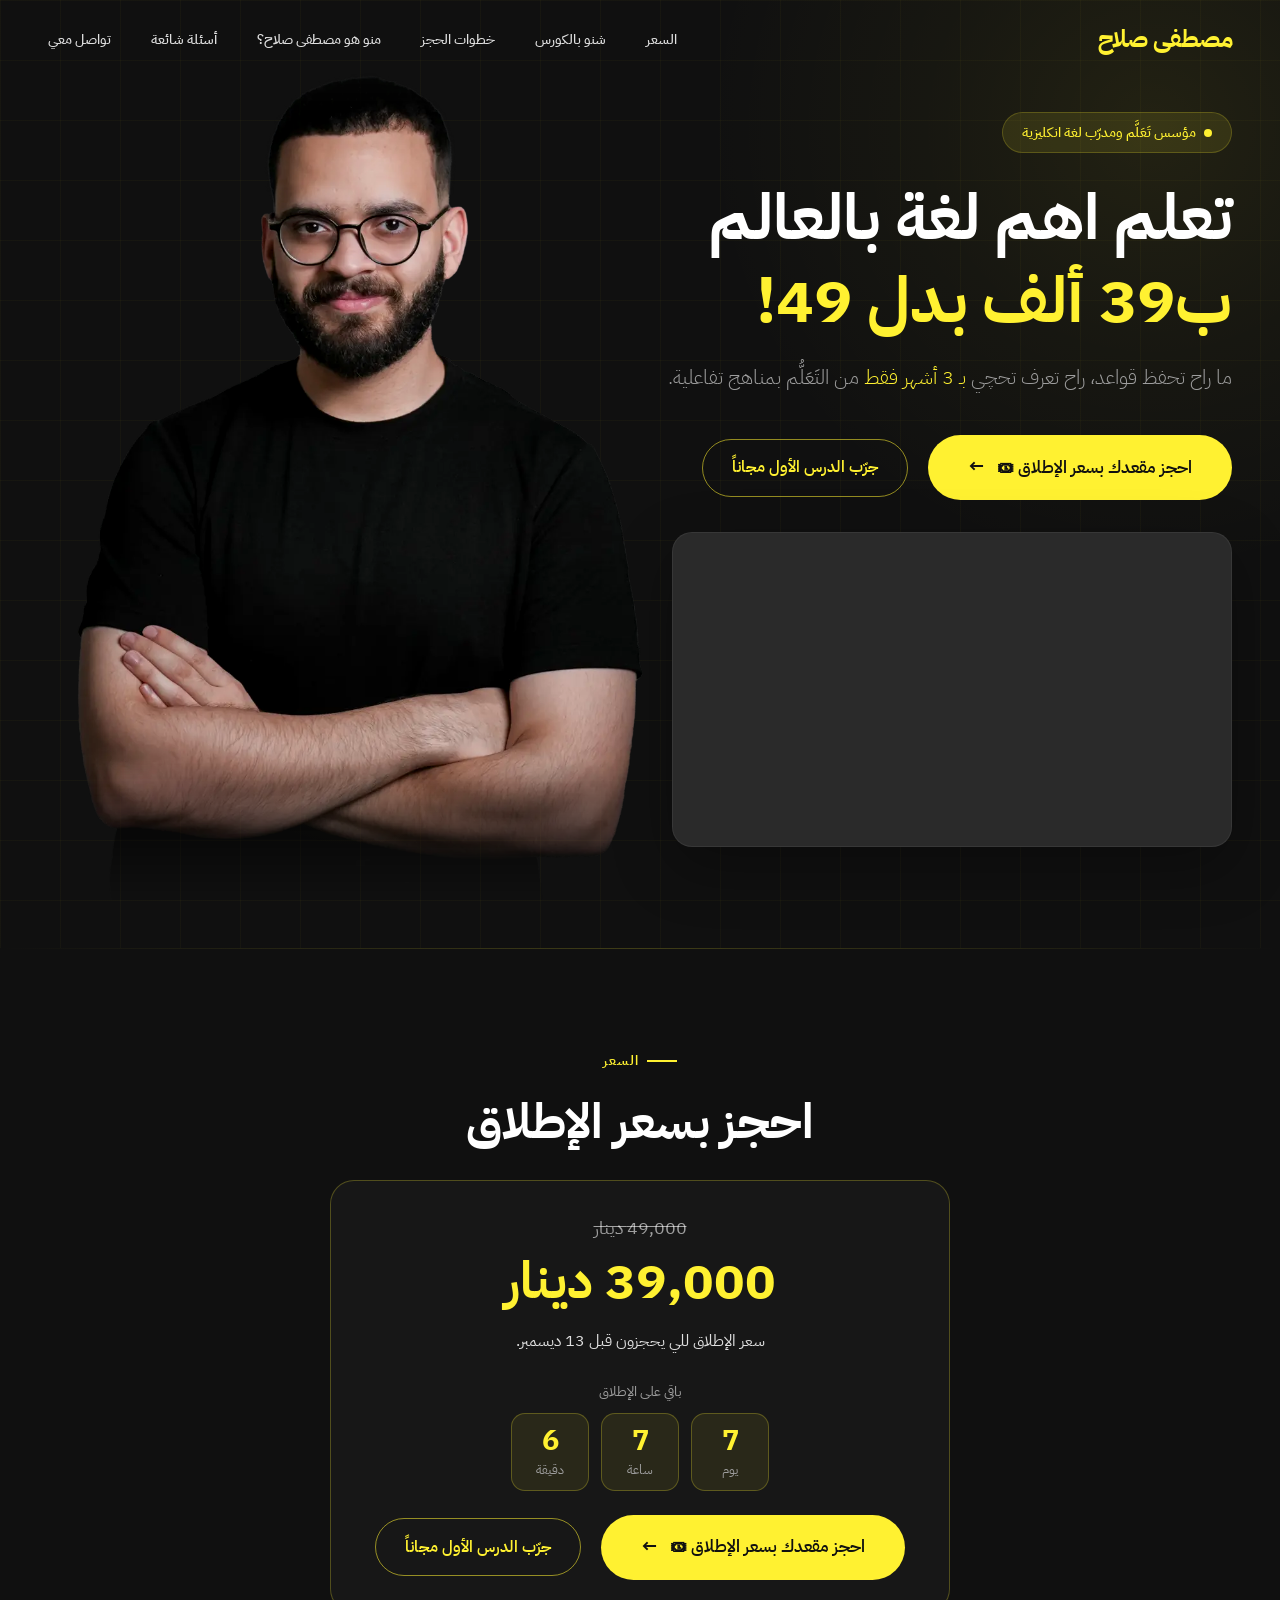
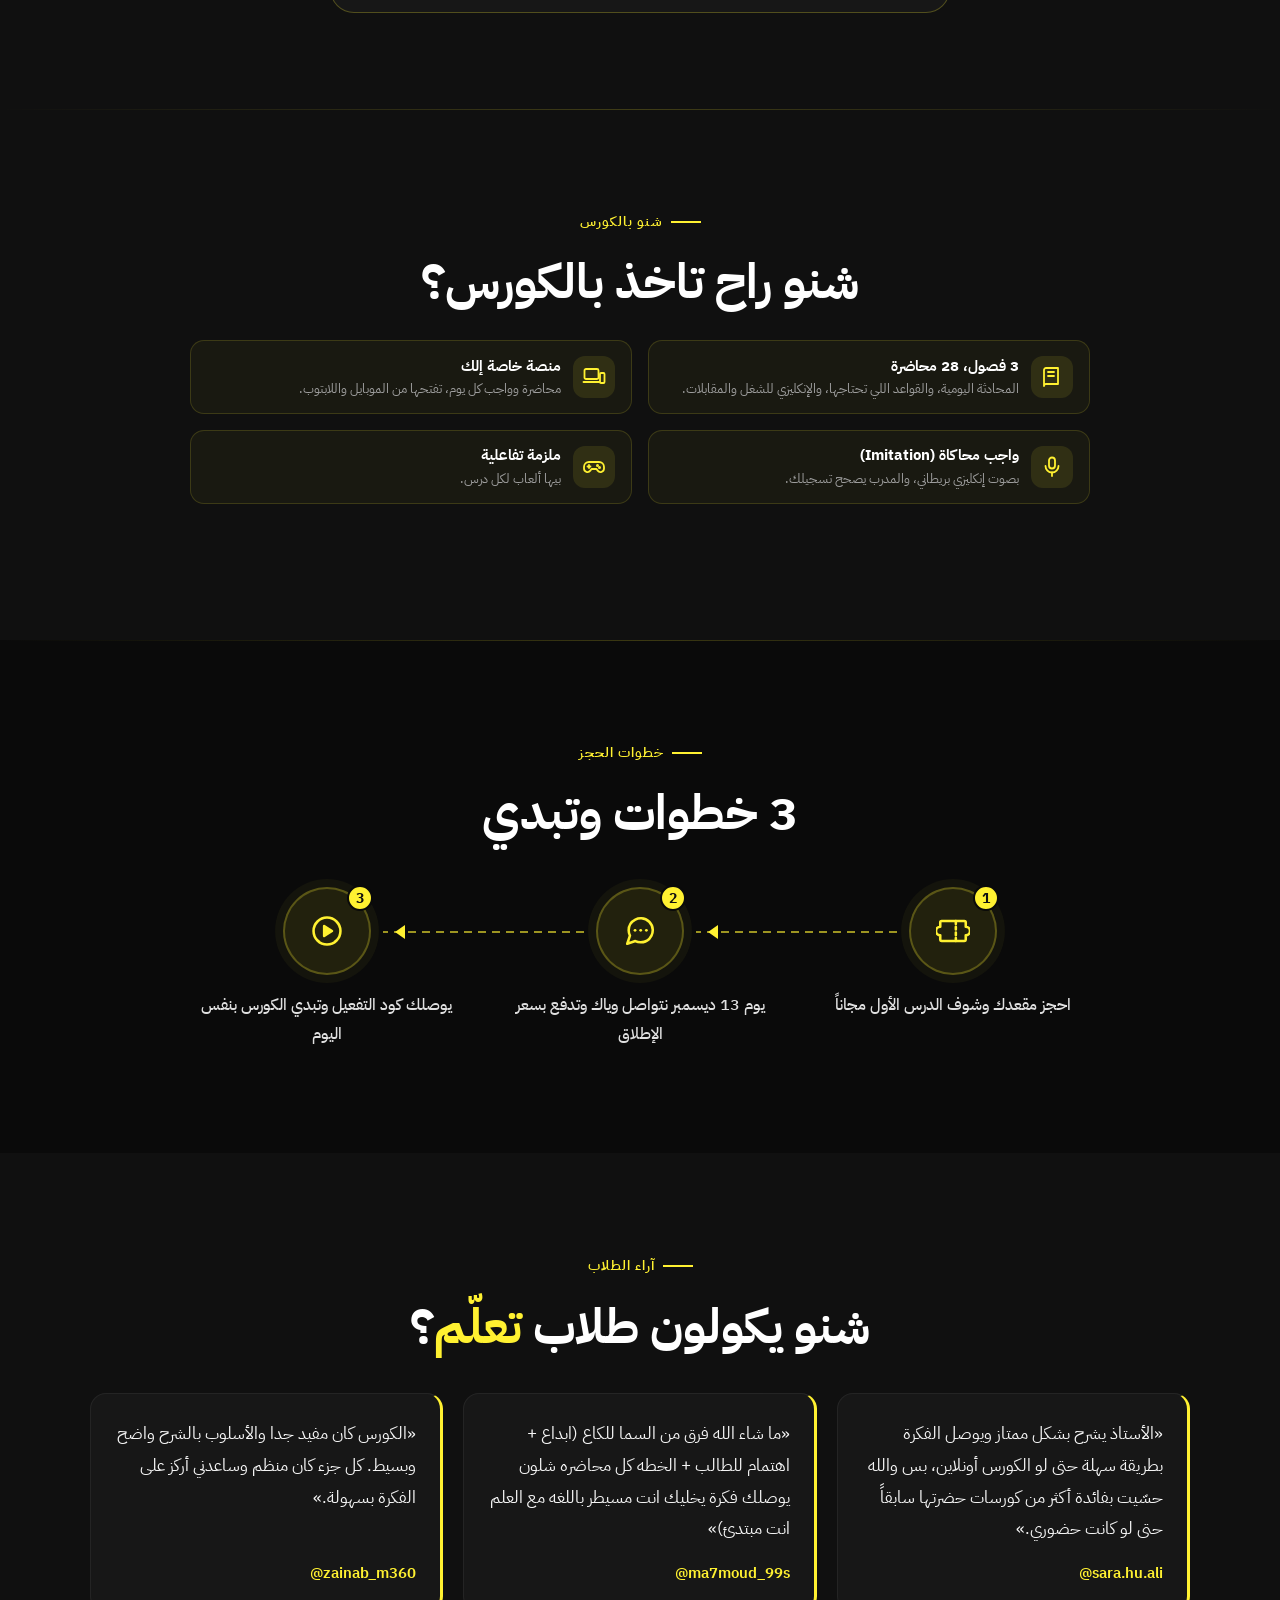
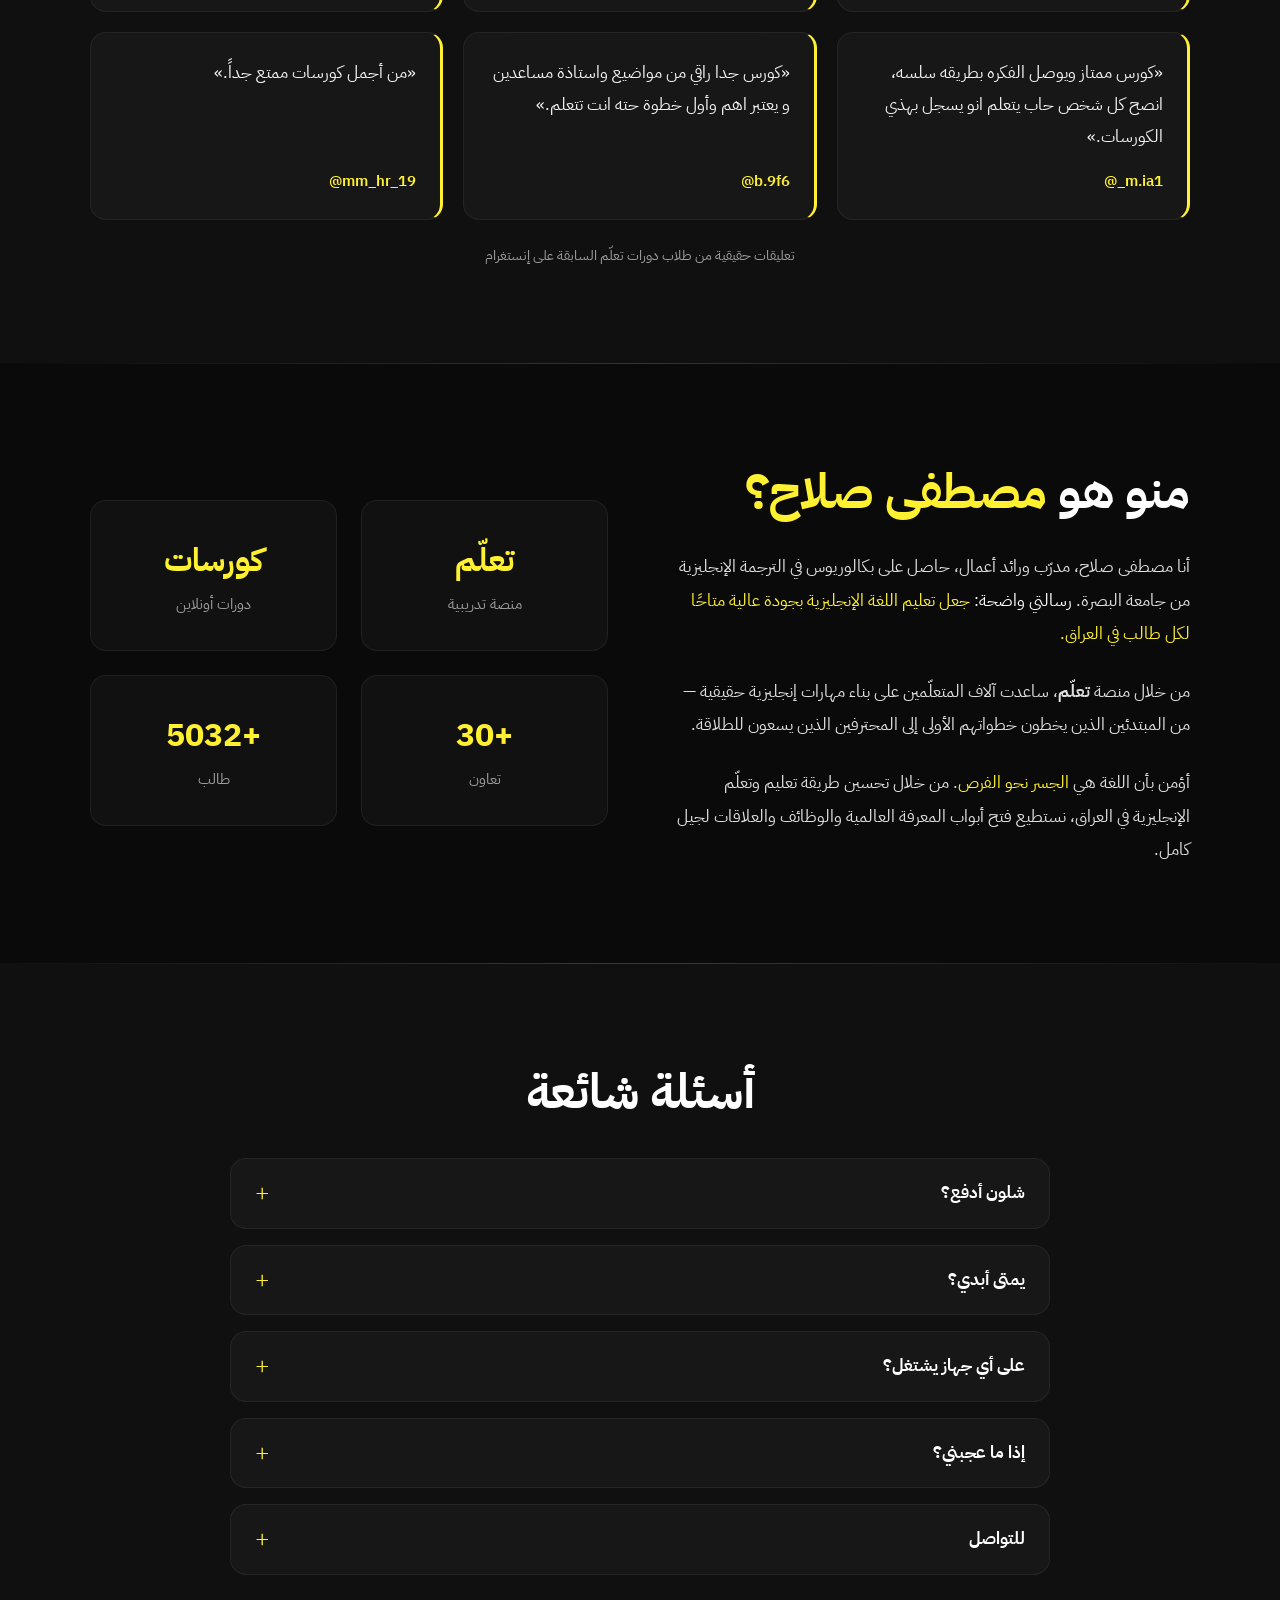
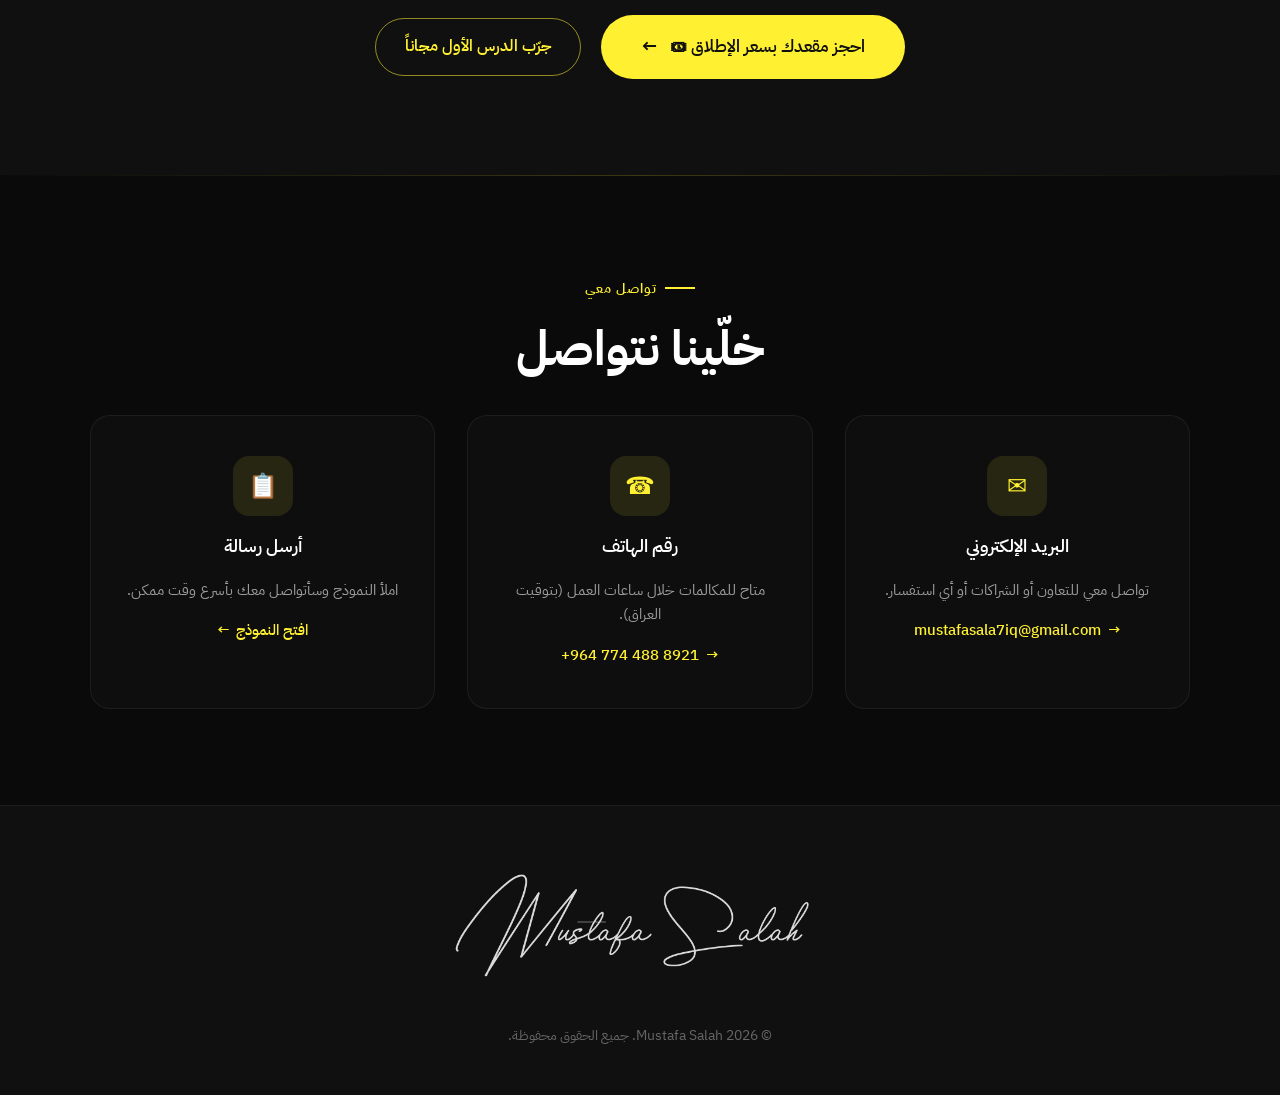
==== index.html @ 4a460169 "Reviews: show Instagram usernames; on phones show 2 then a show-more button Co-Authored-By: Claude O" ====
<!DOCTYPE html>
<html lang="ar" dir="rtl">

<head>
  <meta charset="UTF-8" />
  <meta name="viewport" content="width=device-width, initial-scale=1.0" />
  <title>Mustafa Salah — مؤسس ومدرّب لغة انكليزية</title>
  <meta name="description"
    content="مصطفى صلاح — مؤسس تعلّم وكورسات. شغوف بتطوير التعليم في العراق من خلال تدريب مبتكر على اللغة الإنجليزية." />
  <link rel="icon" href="favicon.svg" type="image/svg+xml" />
  <link rel="apple-touch-icon" href="apple-touch-icon.png" />
  <meta name="theme-color" content="#101010" />

  <!-- Share preview (WhatsApp, Telegram, Facebook, X).
       Replace og-image.jpg with the full URL once the site is live,
       e.g. https://your-domain.com/og-image.jpg, and add og:url. -->
  <meta property="og:type" content="website" />
  <meta property="og:title" content="Mustafa Salah — مؤسس ومدرّب لغة انكليزية" />
  <meta property="og:description"
    content="مصطفى صلاح — مؤسس تعلّم وكورسات. شغوف بتطوير التعليم في العراق من خلال تدريب مبتكر على اللغة الإنجليزية." />
  <meta property="og:image" content="og-image.jpg" />
  <meta property="og:image:width" content="1200" />
  <meta property="og:image:height" content="630" />
  <meta property="og:locale" content="ar_IQ" />
  <meta name="twitter:card" content="summary_large_image" />

  <link rel="stylesheet" href="style.css" />
</head>

<body>

  <!-- ==================== NAVBAR ==================== -->
  <nav class="navbar" id="navbar">
    <a href="#" class="nav-logo">مصطفى صلاح</a>
    <ul class="nav-links" id="navLinks">
      <li><a href="#price">السعر</a></li>
      <li><a href="#course">شنو بالكورس</a></li>
      <li><a href="#how">خطوات الحجز</a></li>
      <li><a href="#about">منو هو مصطفى صلاح؟</a></li>
      <li><a href="#faq">أسئلة شائعة</a></li>
      <li><a href="#contact">تواصل معي</a></li>
    </ul>
    <button class="nav-toggle" id="navToggle" aria-label="فتح القائمة">
      <span></span>
      <span></span>
      <span></span>
    </button>
  </nav>

  <!-- ==================== HERO ==================== -->
  <section class="hero" id="hero">
    <div class="hero-container">
      <div class="hero-content">
        <div class="hero-badge">
          <span class="dot"></span>
          مؤسس تَعَلَّم ومدرّب لغة انكليزية
        </div>
        <h1 class="hero-title">
          تعلم اهم لغة بالعالم <br>
          <span class="highlight">ب39 ألف بدل 49!</span>
        </h1>
        <p class="hero-subtitle">
          ما راح تحفظ قواعد، راح تعرف تحچي <strong class="hl-months">بـ 3 أشهر فقط</strong> من التَعَلُّم بمناهج تفاعلية.
        </p>
        <div class="cta-group">
        <a href="https://mustafasalah.net/learn/free?preorder=1&amp;src=landing" class="hero-cta js-src" id="enrollBtn">
          احجز مقعدك بسعر الإطلاق 🎟
          <span class="arrow">←</span>
        </a>
        <a href="https://mustafasalah.net/learn/free?src=landing" class="btn-outline js-src">جرّب الدرس الأول مجاناً</a>
        </div>
        <!-- Explainer video (16:9, captions on) -->
        <div class="explainer-video">
          <iframe src="https://www.youtube.com/embed/RXVVSUiMr1M?cc_load_policy=1&amp;rel=0&amp;playsinline=1"
            title="فيديو تعريفي بكورس Speak 360" loading="lazy"
            allow="accelerometer; autoplay; clipboard-write; encrypted-media; gyroscope; picture-in-picture; web-share"
            referrerpolicy="strict-origin-when-cross-origin" allowfullscreen></iframe>
        </div>
      </div>
      <div class="hero-image-wrapper">
        <img src="hero.webp" alt="Mustafa Salah" width="960" height="1437" fetchpriority="high" />
      </div>
    </div>
  </section>

  <!-- ==================== PRICE + COUNTDOWN ==================== -->
  <section class="section price-section" id="price">
    <div class="section-container" style="text-align: center;">
      <span class="section-label reveal" style="justify-content: center;">السعر</span>
      <h2 class="section-title reveal">احجز بسعر الإطلاق</h2>
      <div class="price-card reveal">
        <div class="price-old">49,000 دينار</div>
        <div class="price-new">39,000 دينار</div>
        <p class="price-note">سعر الإطلاق للي يحجزون قبل 13 ديسمبر.</p>

        <div class="countdown" id="countdown" aria-live="polite">
          <div class="cd-label">باقي على الإطلاق</div>
          <div class="cd-boxes">
            <div class="cd-box"><span id="cdDays">--</span><small>يوم</small></div>
            <div class="cd-box"><span id="cdHours">--</span><small>ساعة</small></div>
            <div class="cd-box"><span id="cdMins">--</span><small>دقيقة</small></div>
          </div>
        </div>
        <div class="cta-group cta-center">
        <a href="https://mustafasalah.net/learn/free?preorder=1&amp;src=landing" class="hero-cta js-src">
          احجز مقعدك بسعر الإطلاق 🎟
          <span class="arrow">←</span>
        </a>
        <a href="https://mustafasalah.net/learn/free?src=landing" class="btn-outline js-src">جرّب الدرس الأول مجاناً</a>
        </div>
      </div>
    </div>
  </section>

  <!-- ==================== WHAT'S IN THE COURSE ==================== -->
  <section class="section curriculum-section" id="course">
    <div class="section-container" style="text-align: center;">
      <span class="section-label reveal" style="justify-content: center;">شنو بالكورس</span>
      <h2 class="section-title reveal">شنو راح تاخذ بالكورس؟</h2>
      <div class="perks-mini reveal">
        <div class="perk-mini">
          <span class="perk-mini-icon"><svg viewBox="0 0 24 24" width="24" height="24" fill="none" stroke="currentColor" stroke-width="1.8" stroke-linecap="round" stroke-linejoin="round" aria-hidden="true"><path d="M4 19.5V5a2 2 0 0 1 2-2h12v16H6a2 2 0 0 0-2 2z"/><path d="M8 7h6"/><path d="M8 11h6"/></svg></span>
          <div><h3>3 فصول، 28 محاضرة</h3><p>المحادثة اليومية، والقواعد اللي تحتاجها، والإنكليزي للشغل والمقابلات.</p></div>
        </div>
        <div class="perk-mini">
          <span class="perk-mini-icon"><svg viewBox="0 0 24 24" width="24" height="24" fill="none" stroke="currentColor" stroke-width="1.8" stroke-linecap="round" stroke-linejoin="round" aria-hidden="true"><rect x="2.5" y="4" width="14" height="10" rx="1.5"/><path d="M1.5 17h16"/><rect x="18" y="8" width="4.5" height="10" rx="1"/></svg></span>
          <div><h3>منصة خاصة إلك</h3><p>محاضرة وواجب كل يوم، تفتحها من الموبايل واللابتوب.</p></div>
        </div>
        <div class="perk-mini">
          <span class="perk-mini-icon"><svg viewBox="0 0 24 24" width="24" height="24" fill="none" stroke="currentColor" stroke-width="1.8" stroke-linecap="round" stroke-linejoin="round" aria-hidden="true"><rect x="9" y="2.5" width="6" height="11" rx="3"/><path d="M5.5 11a6.5 6.5 0 0 0 13 0"/><path d="M12 17.5V21"/></svg></span>
          <div><h3>واجب محاكاة <span dir="ltr">(Imitation)</span></h3><p>بصوت إنكليزي بريطاني، والمدرب يصحح تسجيلك.</p></div>
        </div>
        <div class="perk-mini">
          <span class="perk-mini-icon"><svg viewBox="0 0 24 24" width="24" height="24" fill="none" stroke="currentColor" stroke-width="1.8" stroke-linecap="round" stroke-linejoin="round" aria-hidden="true"><path d="M7 7h10a5 5 0 0 1 5 5v1.5a3.5 3.5 0 0 1-6.3 2.1L14.5 14h-5l-1.2 1.6A3.5 3.5 0 0 1 2 13.5V12a5 5 0 0 1 5-5z"/><path d="M7 10v3"/><path d="M5.5 11.5h3"/><circle cx="15.5" cy="10.5" r=".6" fill="currentColor"/><circle cx="17.5" cy="12.5" r=".6" fill="currentColor"/></svg></span>
          <div><h3>ملزمة تفاعلية</h3><p>بيها ألعاب لكل درس.</p></div>
        </div>
      </div>
    </div>
  </section>

  <!-- ==================== HOW TO RESERVE ==================== -->
  <section class="section how-section" id="how">
    <div class="section-container" style="text-align: center;">
      <span class="section-label reveal" style="justify-content: center;">خطوات الحجز</span>
      <h2 class="section-title reveal">3 خطوات وتبدي</h2>
      <ol class="steps steps-3 reveal">
        <li class="step-card">
          <span class="step-icon"><svg viewBox="0 0 24 24" width="28" height="28" fill="none" stroke="currentColor" stroke-width="1.8" stroke-linecap="round" stroke-linejoin="round" aria-hidden="true"><path d="M3 9a2 2 0 0 0 0 6v3a1 1 0 0 0 1 1h16a1 1 0 0 0 1-1v-3a2 2 0 0 0 0-6V6a1 1 0 0 0-1-1H4a1 1 0 0 0-1 1z"/><path d="M14 5v14" stroke-dasharray="2 2"/></svg><span class="step-badge">1</span></span>
          <p>احجز مقعدك وشوف الدرس الأول مجاناً</p>
        </li>
        <li class="step-card">
          <span class="step-icon"><svg viewBox="0 0 24 24" width="28" height="28" fill="none" stroke="currentColor" stroke-width="1.8" stroke-linecap="round" stroke-linejoin="round" aria-hidden="true"><path d="M21 11.5a8.38 8.38 0 0 1-.9 3.8 8.5 8.5 0 0 1-7.6 4.7 8.38 8.38 0 0 1-3.8-.9L3 21l1.9-5.7a8.38 8.38 0 0 1-.9-3.8 8.5 8.5 0 0 1 4.7-7.6 8.38 8.38 0 0 1 3.8-.9h.5a8.48 8.48 0 0 1 8 8v.5z"/><circle cx="8.5" cy="11.5" r="1" fill="currentColor" stroke="none"/><circle cx="12.5" cy="11.5" r="1" fill="currentColor" stroke="none"/><circle cx="16.5" cy="11.5" r="1" fill="currentColor" stroke="none"/></svg><span class="step-badge">2</span></span>
          <p>يوم 13 ديسمبر نتواصل وياك وتدفع بسعر الإطلاق</p>
        </li>
        <li class="step-card">
          <span class="step-icon"><svg viewBox="0 0 24 24" width="28" height="28" fill="none" stroke="currentColor" stroke-width="1.8" stroke-linecap="round" stroke-linejoin="round" aria-hidden="true"><circle cx="12" cy="12" r="9.5"/><path d="M10 8.5l5.5 3.5-5.5 3.5z" fill="currentColor"/></svg><span class="step-badge">3</span></span>
          <p>يوصلك كود التفعيل وتبدي الكورس بنفس اليوم</p>
        </li>
      </ol>
    </div>
  </section>

  <!-- ==================== REVIEWS ==================== -->
  <section class="section reviews-section" id="reviews">
    <div class="section-container" style="text-align: center;">
      <span class="section-label reveal" style="justify-content: center;">آراء الطلاب</span>
      <h2 class="section-title reveal">شنو يكولون طلاب <span class="highlight">تعلّم</span>؟</h2>
      <div class="reviews reveal">
        <figure class="review-card">
          <blockquote>«الأستاذ يشرح بشكل ممتاز ويوصل الفكرة بطريقة سهلة حتى لو الكورس أونلاين، بس والله حسّيت بفائدة أكثر من كورسات حضرتها سابقاً حتى لو كانت حضوري.»</blockquote>
          <figcaption><span dir="ltr">@sara.hu.ali</span></figcaption>
        </figure>
        <figure class="review-card">
          <blockquote>«ما شاء الله فرق من السما للكاع (ابداع + اهتمام للطالب + الخطه كل محاضره شلون يوصلك فكرة يخليك انت مسيطر باللغه مع العلم انت مبتدئ)»</blockquote>
          <figcaption><span dir="ltr">@ma7moud_99s</span></figcaption>
        </figure>
        <figure class="review-card">
          <blockquote>«الكورس كان مفيد جدا والأسلوب بالشرح واضح وبسيط. كل جزء كان منظم وساعدني أركز على الفكرة بسهولة.»</blockquote>
          <figcaption><span dir="ltr">@zainab_m360</span></figcaption>
        </figure>
        <figure class="review-card">
          <blockquote>«كورس ممتاز ويوصل الفكره بطريقه سلسه، انصح كل شخص حاب يتعلم انو يسجل بهذي الكورسات.»</blockquote>
          <figcaption><span dir="ltr">@_m.ia1</span></figcaption>
        </figure>
        <figure class="review-card">
          <blockquote>«كورس جدا راقي من مواضيع واستاذة مساعدين و يعتبر اهم وأول خطوة حته انت تتعلم.»</blockquote>
          <figcaption><span dir="ltr">@b.9f6</span></figcaption>
        </figure>
        <figure class="review-card">
          <blockquote>«من أجمل كورسات ممتع جداً.»</blockquote>
          <figcaption><span dir="ltr">@mm_hr_19</span></figcaption>
        </figure>
      </div>
      <button type="button" class="reviews-more" aria-expanded="false">عرض المزيد</button>
      <p class="reviews-note reveal">تعليقات حقيقية من طلاب دورات تعلّم السابقة على إنستغرام</p>
    </div>
  </section>

  <!-- ==================== ABOUT ==================== -->
  <section class="section about" id="about">
    <div class="section-container">
      <div class="about-grid">
        <div class="about-text reveal">
          <h2 class="section-title">منو هو <span class="highlight">مصطفى صلاح؟</span></h2>
          <p>
            أنا مصطفى صلاح، مدرّب ورائد أعمال، حاصل على بكالوريوس في الترجمة الإنجليزية
            من جامعة البصرة. <span style="color: var(--white);">رسالتي واضحة:</span> <span class="hl-yellow">جعل تعليم اللغة الإنجليزية بجودة عالية
            متاحًا لكل طالب في العراق.</span>
          </p>
          <p>
            من خلال منصة <strong>تعلّم</strong>، ساعدت آلاف المتعلّمين على بناء مهارات
            إنجليزية حقيقية — من المبتدئين الذين يخطون خطواتهم الأولى إلى المحترفين
            الذين يسعون للطلاقة.
          </p>
          <p>
            أؤمن بأن اللغة هي <span class="hl-yellow">الجسر نحو الفرص</span>. من خلال تحسين طريقة تعليم وتعلّم
            الإنجليزية في العراق، نستطيع فتح أبواب المعرفة العالمية والوظائف
            والعلاقات لجيل كامل.
          </p>
        </div>
        <div class="about-stats reveal">
          <div class="stat-card">
            <div class="stat-number">تعلّم</div>
            <div class="stat-label">منصة تدريبية</div>
          </div>
          <div class="stat-card">
            <div class="stat-number">كورسات</div>
            <div class="stat-label">دورات أونلاين</div>
          </div>
          <div class="stat-card">
            <div class="stat-number">+30</div>
            <div class="stat-label">تعاون</div>
          </div>
          <div class="stat-card">
            <div class="stat-number">+5032</div>
            <div class="stat-label">طالب</div>
          </div>
        </div>
      </div>
    </div>
  </section>

  <!-- ==================== FAQ ==================== -->
  <section class="section curriculum-section" id="faq">
    <div class="section-container" style="text-align: center;">
      <h2 class="section-title reveal">أسئلة شائعة</h2>
      <div class="chapters reveal">
        <details class="chapter faq-item">
          <summary><span class="chapter-name faq-q">شلون أدفع؟</span></summary>
          <p class="faq-a">كاش ويا المندوب (+5,000 توصيل) أو حوالة إلكترونية، يوم الإطلاق.</p>
        </details>
        <details class="chapter faq-item">
          <summary><span class="chapter-name faq-q">يمتى أبدي؟</span></summary>
          <p class="faq-a">من تدفع وتفعّل الكود، يوصلك أول يوم بنفس اليوم، وبعدها درس جديد كل يوم الساعة 5 العصر.</p>
        </details>
        <details class="chapter faq-item">
          <summary><span class="chapter-name faq-q">على أي جهاز يشتغل؟</span></summary>
          <p class="faq-a">الموبايل واللابتوب، بحساب واحد على جهازين.</p>
        </details>
        <details class="chapter faq-item">
          <summary><span class="chapter-name faq-q">إذا ما عجبني؟</span></summary>
          <p class="faq-a">جرّب الدرس الأول مجاناً قبل ما تحجز. <a href="https://mustafasalah.net/learn/free?src=landing" class="js-src faq-link">جرّبه من هنا</a></p>
        </details>
        <details class="chapter faq-item">
          <summary><span class="chapter-name faq-q">للتواصل</span></summary>
          <p class="faq-a">واتساب <a href="https://wa.me/9647744888921" class="faq-link" dir="ltr" target="_blank" rel="noopener noreferrer">07744888921</a></p>
        </details>
      </div>
      <div class="cta-group cta-center faq-cta reveal">
        <a href="https://mustafasalah.net/learn/free?preorder=1&amp;src=landing" class="hero-cta js-src">
          احجز مقعدك بسعر الإطلاق 🎟
          <span class="arrow">←</span>
        </a>
        <a href="https://mustafasalah.net/learn/free?src=landing" class="btn-outline js-src">جرّب الدرس الأول مجاناً</a>
      </div>
    </div>
  </section>

  <!-- ==================== CONTACT ==================== -->
  <section class="section contact" id="contact">
    <div class="section-container" style="text-align: center;">
      <span class="section-label reveal" style="justify-content: center;">تواصل معي</span>
      <h2 class="section-title reveal">خلّينا نتواصل</h2>
      <div class="contact-grid reveal">
        <!-- Email -->
        <div class="contact-card">
          <div class="contact-icon">✉</div>
          <h3>البريد الإلكتروني</h3>
          <p>تواصل معي للتعاون أو الشراكات أو أي استفسار.</p>
          <a href="mailto:mustafasala7iq@gmail.com" class="contact-link" dir="ltr">
            mustafasala7iq@gmail.com <span>→</span>
          </a>
        </div>
        <!-- Phone -->
        <div class="contact-card">
          <div class="contact-icon">☎</div>
          <h3>رقم الهاتف</h3>
          <p>متاح للمكالمات خلال ساعات العمل (بتوقيت العراق).</p>
          <a href="tel:+9647744888921" class="contact-link" dir="ltr">
            +964 774 488 8921 <span>→</span>
          </a>
        </div>
        <!-- Google Form -->
        <div class="contact-card">
          <div class="contact-icon">📋</div>
          <h3>أرسل رسالة</h3>
          <p>املأ النموذج وسأتواصل معك بأسرع وقت ممكن.</p>
          <a href="https://docs.google.com/forms/d/13ZUZqCmBGMQcJB7MeO0cHFCkAbfkSeQ7AxiD7_lYfg4/viewform"
            class="contact-link" target="_blank" rel="noopener noreferrer">
            افتح النموذج <span>←</span>
          </a>
        </div>
      </div>
    </div>
  </section>

  <!-- ==================== FOOTER ==================== -->
  <footer class="footer">
    <img src="Untitled-2.png" alt="Mustafa Salah Signature" class="footer-signature" />
    <p class="footer-text">© 2026 Mustafa Salah. جميع الحقوق محفوظة.</p>
  </footer>

  <!-- Sticky reserve button (phones only) -->
  <div class="sticky-cta" id="stickyCta">
    <a href="https://mustafasalah.net/learn/free?preorder=1&amp;src=landing" class="hero-cta js-src">احجز مقعدك بسعر الإطلاق 🎟</a>
  </div>

  <script src="script2.js"></script>
</body>

</html>
---- style.css ----
/* ========================================
   Design Tokens & Reset
   ======================================== */
@import url('https://fonts.googleapis.com/css2?family=IBM+Plex+Sans+Arabic:wght@300;400;500;600;700&display=swap');

*,
*::before,
*::after {
  margin: 0;
  padding: 0;
  box-sizing: border-box;
}

:root {
  --yellow: #FFF131;
  --black: #101010;
  --dark: #0a0a0a;
  --white: #ffffff;
  --gray-100: #f5f5f5;
  --gray-200: #e0e0e0;
  --gray-400: #9e9e9e;
  --gray-600: #666666;
  --gray-800: #2a2a2a;

  --font-family: 'IBM Plex Sans Arabic', sans-serif;
  --transition: 0.3s cubic-bezier(0.25, 0.46, 0.45, 0.94);
  --shadow-lg: 0 20px 60px rgba(0, 0, 0, 0.3);
  --shadow-glow: 0 0 40px rgba(255, 241, 49, 0.15);
}

html {
  scroll-behavior: smooth;
  font-size: 16px;
}

body {
  font-family: var(--font-family);
  background-color: var(--black);
  color: var(--white);
  overflow-x: hidden;
  line-height: 1.7;
}

a {
  text-decoration: none;
  color: inherit;
}

img {
  max-width: 100%;
  display: block;
}

/* ========================================
   Navigation
   ======================================== */
.navbar {
  position: fixed;
  top: 0;
  left: 0;
  width: 100%;
  z-index: 1000;
  padding: 1.2rem 3rem;
  display: flex;
  justify-content: space-between;
  align-items: center;
  transition: var(--transition);
  background: transparent;
}

.navbar.scrolled {
  background: rgba(16, 16, 16, 0.92);
  backdrop-filter: blur(20px);
  -webkit-backdrop-filter: blur(20px);
  border-bottom: 1px solid rgba(255, 241, 49, 0.08);
  padding: 0.8rem 3rem;
}

.nav-logo {
  font-size: 1.5rem;
  font-weight: 700;
  color: var(--yellow);
  letter-spacing: -0.5px;
}

.nav-links {
  display: flex;
  list-style: none;
  gap: 2.5rem;
}

.nav-links a {
  font-size: 0.9rem;
  font-weight: 500;
  color: var(--gray-200);
  position: relative;
  transition: var(--transition);
  padding-bottom: 4px;
}

.nav-links a::after {
  content: '';
  position: absolute;
  bottom: 0;
  inset-inline-start: 0;
  width: 0;
  height: 2px;
  background: var(--yellow);
  transition: var(--transition);
}

.nav-links a:hover {
  color: var(--yellow);
}

.nav-links a:hover::after {
  width: 100%;
}

/* Mobile menu toggle */
.nav-toggle {
  display: none;
  flex-direction: column;
  gap: 5px;
  cursor: pointer;
  background: none;
  border: none;
  padding: 5px;
}

.nav-toggle span {
  width: 28px;
  height: 2px;
  background: var(--white);
  transition: var(--transition);
  border-radius: 2px;
}

.nav-toggle.active span:nth-child(1) {
  transform: rotate(45deg) translate(5px, 5px);
}

.nav-toggle.active span:nth-child(2) {
  opacity: 0;
}

.nav-toggle.active span:nth-child(3) {
  transform: rotate(-45deg) translate(5px, -5px);
}

/* ========================================
   Hero Section
   ======================================== */
.hero {
  min-height: 100vh;
  background: var(--black);
  display: flex;
  align-items: center;
  position: relative;
  overflow: hidden;
}

/* Subtle grid pattern */
.hero::before {
  content: '';
  position: absolute;
  inset: 0;
  background-image:
    linear-gradient(rgba(255, 241, 49, 0.03) 1px, transparent 1px),
    linear-gradient(90deg, rgba(255, 241, 49, 0.03) 1px, transparent 1px);
  background-size: 60px 60px;
  pointer-events: none;
}

/* Gradient glow */
.hero::after {
  content: '';
  position: absolute;
  top: -30%;
  right: -10%;
  left: auto;
  width: 60%;
  height: 60%;
  background: radial-gradient(circle, rgba(255, 241, 49, 0.06) 0%, transparent 70%);
  pointer-events: none;
}

.hero-container {
  width: 100%;
  max-width: 1400px;
  margin: 0 auto;
  padding: 0 3rem;
  display: flex;
  align-items: center;
  justify-content: space-between;
  position: relative;
  z-index: 1;
}

.hero-content {
  max-width: 600px;
  flex-shrink: 0;
}

.hero-badge {
  display: inline-flex;
  align-items: center;
  gap: 0.5rem;
  background: rgba(255, 241, 49, 0.1);
  border: 1px solid rgba(255, 241, 49, 0.2);
  padding: 0.5rem 1.2rem;
  border-radius: 50px;
  font-size: 0.85rem;
  color: var(--yellow);
  margin-bottom: 1.5rem;
  font-weight: 500;
  animation: fadeInUp 0.6s ease forwards;
  opacity: 0;
}

.hero-badge .dot {
  width: 8px;
  height: 8px;
  background: var(--yellow);
  border-radius: 50%;
  animation: pulse 2s infinite;
}

.hero-title {
  font-size: clamp(2.8rem, 5vw, 4.5rem);
  font-weight: 700;
  line-height: 1.3;
  margin-bottom: 1rem;
  animation: fadeInUp 0.6s ease 0.15s forwards;
  opacity: 0;
}

.hero-title .highlight {
  color: var(--yellow);
  position: relative;
}

.hero-subtitle {
  font-size: clamp(1rem, 1.8vw, 1.25rem);
  color: var(--gray-400);
  margin-bottom: 2.5rem;
  font-weight: 300;
  line-height: 1.8;
  animation: fadeInUp 0.6s ease 0.3s forwards;
  opacity: 0;
}

.hero-cta {
  display: inline-flex;
  align-items: center;
  gap: 0.75rem;
  background: var(--yellow);
  color: var(--black);
  padding: 1rem 2.5rem;
  border-radius: 60px;
  font-size: 1.05rem;
  font-weight: 600;
  font-family: var(--font-family);
  border: none;
  cursor: pointer;
  transition: var(--transition);
  box-shadow: 0 0 0 0 rgba(255, 241, 49, 0.4);
  animation: fadeInUp 0.6s ease 0.45s forwards;
  opacity: 0;
}

.hero-cta:hover {
  transform: translateY(-3px);
  box-shadow: 0 8px 30px rgba(255, 241, 49, 0.3);
}

.hero-cta:active {
  transform: translateY(0);
}

.hero-cta .arrow {
  transition: var(--transition);
  font-size: 1.2rem;
}

.hero-cta:hover .arrow {
  transform: translateX(-4px);
}

.hero-image-wrapper {
  position: relative;
  flex-shrink: 0;
  width: 480px;
  display: flex;
  align-items: flex-end;
  justify-content: center;
}

.hero-image-wrapper img {
  width: 100%;
  height: auto;
  display: block;
  position: relative;
  z-index: 2;
  filter: brightness(0.95) contrast(1.05);
  /* Blend into black background from the bottom and edges */
  mask-image: linear-gradient(to top, transparent 0%, black 15%, black 85%, transparent 100%);
  -webkit-mask-image: linear-gradient(to top, transparent 0%, black 15%, black 85%, transparent 100%);
}

/* Glowing ring behind the image */
.hero-image-wrapper::before {
  content: '';
  position: absolute;
  bottom: 5%;
  left: 50%;
  transform: translateX(-50%);
  width: 350px;
  height: 350px;
  border-radius: 50%;
  background: radial-gradient(circle, rgba(255, 241, 49, 0.08) 0%, transparent 70%);
  z-index: 1;
}

/* ========================================
   Section Utility
   ======================================== */
.section {
  padding: 6rem 3rem;
  scroll-margin-top: 80px;
}

.section-container {
  max-width: 1100px;
  margin: 0 auto;
}

.section-label {
  display: inline-flex;
  align-items: center;
  gap: 0.5rem;
  font-size: 0.85rem;
  font-weight: 600;
  letter-spacing: 1px;
  color: var(--yellow);
  margin-bottom: 1rem;
}

.section-label::before {
  content: '';
  width: 30px;
  height: 2px;
  background: var(--yellow);
}

.section-title {
  font-size: clamp(2rem, 4vw, 3rem);
  font-weight: 700;
  margin-bottom: 1.5rem;
  line-height: 1.4;
}

/* ========================================
   About Section
   ======================================== */
.about {
  background: var(--dark);
  position: relative;
}

.about::before {
  content: '';
  position: absolute;
  top: 0;
  left: 0;
  right: 0;
  height: 1px;
  background: linear-gradient(90deg, transparent, rgba(255, 241, 49, 0.2), transparent);
}

.about-grid {
  display: grid;
  grid-template-columns: 1fr 1fr;
  gap: 4rem;
  align-items: center;
}

.about-text p {
  font-size: 1.05rem;
  color: var(--gray-200);
  line-height: 2;
  margin-bottom: 1.5rem;
}

.about-text p:last-child {
  margin-bottom: 0;
}

.about-stats {
  display: grid;
  grid-template-columns: 1fr 1fr;
  gap: 1.5rem;
}

.stat-card {
  background: rgba(255, 255, 255, 0.03);
  border: 1px solid rgba(255, 255, 255, 0.06);
  border-radius: 16px;
  padding: 2rem;
  text-align: center;
  transition: var(--transition);
}

.stat-card:hover {
  border-color: rgba(255, 241, 49, 0.2);
  background: rgba(255, 241, 49, 0.03);
  transform: translateY(-4px);
}

.stat-number {
  font-size: 2rem;
  font-weight: 700;
  color: var(--yellow);
  margin-bottom: 0.3rem;
}

.stat-label {
  font-size: 0.95rem;
  color: var(--gray-400);
  font-weight: 400;
}

/* ========================================
   Video Section
   ======================================== */
.video-section {
  background: var(--black);
  position: relative;
}

.video-section::before {
  content: '';
  position: absolute;
  top: 0;
  left: 0;
  right: 0;
  height: 1px;
  background: linear-gradient(90deg, transparent, rgba(255, 241, 49, 0.2), transparent);
}

.video-wrapper {
  position: relative;
  width: 100%;
  max-width: 900px;
  margin: 2rem auto 0;
  border-radius: 20px;
  overflow: hidden;
  background: var(--gray-800);
  border: 1px solid rgba(255, 255, 255, 0.06);
  box-shadow: var(--shadow-lg);
}

.video-wrapper::before {
  content: '';
  display: block;
  padding-top: 56.25%;
  /* 16:9 */
}

.video-wrapper iframe {
  position: absolute;
  top: 0;
  inset-inline-start: 0;
  width: 100%;
  height: 100%;
  border: none;
}

.video-description {
  text-align: center;
  max-width: 700px;
  margin: 0 auto 2rem;
  color: var(--gray-400);
  font-size: 1.05rem;
  line-height: 1.8;
}

/* ========================================
   Contact Section
   ======================================== */
.contact {
  background: var(--dark);
  position: relative;
}

.contact::before {
  content: '';
  position: absolute;
  top: 0;
  left: 0;
  right: 0;
  height: 1px;
  background: linear-gradient(90deg, transparent, rgba(255, 241, 49, 0.2), transparent);
}

.contact-grid {
  display: grid;
  grid-template-columns: repeat(3, 1fr);
  gap: 2rem;
  margin-top: 2rem;
}

.contact-card {
  background: rgba(255, 255, 255, 0.02);
  border: 1px solid rgba(255, 255, 255, 0.06);
  border-radius: 20px;
  padding: 2.5rem 2rem;
  text-align: center;
  transition: var(--transition);
  display: flex;
  flex-direction: column;
  align-items: center;
  gap: 1rem;
}

.contact-card:hover {
  border-color: rgba(255, 241, 49, 0.25);
  background: rgba(255, 241, 49, 0.03);
  transform: translateY(-6px);
  box-shadow: var(--shadow-glow);
}

.contact-icon {
  width: 60px;
  height: 60px;
  border-radius: 16px;
  background: rgba(255, 241, 49, 0.1);
  display: flex;
  align-items: center;
  justify-content: center;
  font-size: 1.5rem;
  color: var(--yellow);
  transition: var(--transition);
}

.contact-card:hover .contact-icon {
  background: var(--yellow);
  color: var(--black);
}

.contact-card h3 {
  font-size: 1.1rem;
  font-weight: 600;
}

.contact-card p {
  font-size: 0.95rem;
  color: var(--gray-400);
  line-height: 1.6;
}

.contact-link {
  display: inline-flex;
  align-items: center;
  gap: 0.4rem;
  color: var(--yellow);
  font-weight: 500;
  font-size: 0.95rem;
  transition: var(--transition);
}

.contact-link:hover {
  gap: 0.7rem;
}

/* ========================================
   Footer (Mobile-First)
   ======================================== */
.footer {
  background: var(--black);
  border-top: 1px solid rgba(255, 255, 255, 0.05);
  padding: 2.5rem 1.25rem;
  text-align: center;
  display: flex;
  flex-direction: column;
  align-items: center;
  justify-content: center;
}

.footer-signature {
  width: 100%;
  max-width: 220px;
  height: auto;
  margin: 0 auto 1.25rem;
  opacity: 0.9;
  display: block;
  object-fit: contain;
}

.footer-text {
  color: var(--gray-600);
  font-size: 0.8rem;
  line-height: 1.6;
  margin: 0;
}

/* Tablet & Desktop Enhancements */
@media (min-width: 640px) {
  .footer {
    padding: 3rem 2rem;
  }

  .footer-signature {
    max-width: 320px;
    margin-bottom: 1.5rem;
  }

  .footer-text {
    font-size: 0.85rem;
  }
}

@media (min-width: 1024px) {
  .footer-signature {
    max-width: 380px;
  }
}


/* ========================================
   Scroll-Reveal Animation
   ======================================== */
.reveal {
  opacity: 0;
  transform: translateY(40px);
  transition: opacity 0.7s ease, transform 0.7s ease;
}

.reveal.visible {
  opacity: 1;
  transform: translateY(0);
}

/* ========================================
   Keyframes
   ======================================== */
@keyframes fadeInUp {
  from {
    opacity: 0;
    transform: translateY(30px);
  }

  to {
    opacity: 1;
    transform: translateY(0);
  }
}

@keyframes pulse {

  0%,
  100% {
    opacity: 1;
  }

  50% {
    opacity: 0.4;
  }
}

/* ========================================
   Responsive
   ======================================== */
@media (max-width: 1024px) {
  .hero-container {
    flex-direction: column-reverse;
    text-align: center;
    padding-top: 8rem;
    gap: 2rem;
  }

  .hero-content {
    max-width: 100%;
  }

  .hero-image-wrapper {
    width: 320px;
  }

  .about-grid {
    grid-template-columns: 1fr;
    gap: 3rem;
  }

  .about-text {
    text-align: center;
  }

  .contact-grid {
    grid-template-columns: 1fr;
    max-width: 450px;
    margin-left: auto;
    margin-right: auto;
  }
}

@media (max-width: 768px) {
  .navbar {
    padding: 1rem 1.5rem;
  }

  .navbar.scrolled {
    padding: 0.6rem 1.5rem;
  }

  .nav-links {
    position: fixed;
    top: 0;
    left: -100%;
    right: auto;
    width: 75%;
    max-width: 320px;
    height: 100vh;
    background: rgba(16, 16, 16, 0.98);
    backdrop-filter: blur(20px);
    flex-direction: column;
    justify-content: center;
    align-items: center;
    gap: 2rem;
    transition: left var(--transition);
    border-right: 1px solid rgba(255, 241, 49, 0.1);
  }

  .nav-links.open {
    left: 0;
  }

  .nav-links a {
    font-size: 1.1rem;
  }

  .nav-toggle {
    display: flex;
    z-index: 1001;
  }

  .section {
    padding: 4rem 1.5rem;
  }

  .hero-container {
    padding: 6.5rem 1.5rem 2rem;
  }

  .hero-image-wrapper {
    width: 260px;
  }

  .about-stats {
    grid-template-columns: 1fr 1fr;
  }

  .stat-card {
    padding: 1.5rem 1rem;
  }

  .about-text p {
    font-size: 1rem;
    line-height: 1.9;
  }
}

@media (max-width: 480px) {
  .hero-title {
    font-size: 2.2rem;
  }

  .hero-cta {
    padding: 0.9rem 2rem;
    font-size: 0.95rem;
  }
}

/* ========================================
   Speak 360 additions
   ======================================== */
.hero-cta {
  white-space: nowrap;
}

.hero-secondary {
  display: block;
  width: fit-content;
  margin-top: 1.1rem;
  color: var(--gray-200);
  font-size: 0.95rem;
  font-weight: 500;
  border-bottom: 1px dashed rgba(255, 241, 49, 0.4);
  padding-bottom: 2px;
  transition: var(--transition);
  animation: fadeInUp 0.6s ease 0.55s forwards;
  opacity: 0;
}

.hero-secondary:hover {
  color: var(--yellow);
}

/* Horizontal 16:9 explainer video */
.explainer-video {
  position: relative;
  width: 100%;
  max-width: 560px;
  aspect-ratio: 16 / 9;
  margin-top: 2rem;
  border-radius: 20px;
  overflow: hidden;
  background: var(--gray-800);
  border: 1px solid rgba(255, 255, 255, 0.06);
  box-shadow: var(--shadow-lg);
  animation: fadeInUp 0.6s ease 0.65s forwards;
  opacity: 0;
}

.explainer-video video,
.explainer-video iframe {
  position: absolute;
  inset: 0;
  width: 100%;
  height: 100%;
  border: none;
  object-fit: cover;
}

.video-placeholder {
  position: absolute;
  inset: 0;
  display: flex;
  flex-direction: column;
  align-items: center;
  justify-content: center;
  gap: 0.5rem;
  color: var(--gray-200);
  font-weight: 500;
  border: 2px dashed rgba(255, 241, 49, 0.25);
  border-radius: inherit;
}

.video-placeholder small {
  color: var(--gray-400);
  font-size: 0.8rem;
}

.play-icon {
  width: 56px;
  height: 56px;
  border-radius: 50%;
  background: rgba(255, 241, 49, 0.12);
  color: var(--yellow);
  display: flex;
  align-items: center;
  justify-content: center;
  font-size: 1.2rem;
}

.small-btn {
  display: inline-flex;
  align-items: center;
  gap: 0.5rem;
  margin-top: 2rem;
  padding: 0.7rem 1.5rem;
  border-radius: 60px;
  border: 1px solid rgba(255, 241, 49, 0.35);
  color: var(--yellow);
  font-size: 0.95rem;
  font-weight: 500;
  transition: var(--transition);
}

.small-btn:hover {
  background: rgba(255, 241, 49, 0.08);
}

/* How it works */
.how-section,
.perks-section {
  background: var(--dark);
  position: relative;
}

.price-section {
  background: var(--black);
  position: relative;
}

.how-section::before,
.price-section::before,
.perks-section::before {
  content: '';
  position: absolute;
  top: 0;
  left: 0;
  right: 0;
  height: 1px;
  background: linear-gradient(90deg, transparent, rgba(255, 241, 49, 0.2), transparent);
}

.steps {
  list-style: none;
  display: grid;
  grid-template-columns: repeat(4, 1fr);
  gap: 1.5rem;
  margin-top: 2rem;
}

.step-card,
.perk-card {
  background: rgba(255, 255, 255, 0.03);
  border: 1px solid rgba(255, 255, 255, 0.06);
  border-radius: 16px;
  padding: 2rem 1.5rem;
  text-align: center;
  display: flex;
  flex-direction: column;
  align-items: center;
  gap: 1rem;
  transition: var(--transition);
}

.step-card:hover,
.perk-card:hover {
  border-color: rgba(255, 241, 49, 0.2);
  background: rgba(255, 241, 49, 0.03);
}

.step-number {
  width: 48px;
  height: 48px;
  border-radius: 50%;
  background: var(--yellow);
  color: var(--black);
  font-weight: 700;
  font-size: 1.3rem;
  display: flex;
  align-items: center;
  justify-content: center;
}

.step-card p,
.perk-card p {
  color: var(--gray-200);
  font-size: 1rem;
  line-height: 1.8;
}

.section-title .highlight {
  color: var(--yellow);
}

.price-cta {
  margin-top: 0.5rem;
  animation: none;
  opacity: 1;
}

.price-cta.reveal {
  opacity: 0;
}

.price-cta.reveal.visible {
  opacity: 1;
}

/* Guarantee & certificate */
.perks-grid {
  display: grid;
  grid-template-columns: 1fr 1fr;
  gap: 1.5rem;
  max-width: 800px;
  margin: 0 auto;
}

.perk-card h3 {
  font-size: 1.15rem;
  font-weight: 600;
}

@media (max-width: 1024px) {
  .hero-secondary,
  .explainer-video {
    margin-left: auto;
    margin-right: auto;
  }

  .steps {
    grid-template-columns: 1fr 1fr;
  }
}

@media (max-width: 640px) {
  .steps,
  .perks-grid {
    grid-template-columns: 1fr;
  }
}

@media (max-width: 480px) {
  .hero-cta {
    padding: 0.9rem 1.6rem;
    font-size: 0.9rem;
    gap: 0.5rem;
  }

  .small-btn {
    font-size: 0.85rem;
    padding: 0.65rem 1.1rem;
  }
}

/* Keep the taller hero clear of the fixed navbar */
@media (min-width: 1025px) {
  .hero-container {
    padding-top: 7rem;
    padding-bottom: 3rem;
  }
}

.hero-trial {
  display: flex;
  width: fit-content;
  margin-top: 1.5rem;
  animation: fadeInUp 0.6s ease 0.75s forwards;
  opacity: 0;
}

@media (max-width: 1024px) {
  .hero-trial {
    margin-left: auto;
    margin-right: auto;
  }
}

/* Curriculum (3 chapters) */
.curriculum-section {
  background: var(--black);
  position: relative;
}

.curriculum-section::before {
  content: '';
  position: absolute;
  top: 0;
  left: 0;
  right: 0;
  height: 1px;
  background: linear-gradient(90deg, transparent, rgba(255, 241, 49, 0.2), transparent);
}

.chapters {
  max-width: 820px;
  margin: 2rem auto 0;
  display: flex;
  flex-direction: column;
  gap: 1rem;
  text-align: start;
}

.chapter {
  background: rgba(255, 255, 255, 0.03);
  border: 1px solid rgba(255, 255, 255, 0.06);
  border-radius: 16px;
  transition: var(--transition);
}

.chapter[open] {
  border-color: rgba(255, 241, 49, 0.2);
}

.chapter summary {
  list-style: none;
  cursor: pointer;
  padding: 1.25rem 1.5rem;
  padding-inline-end: 3.5rem;
  position: relative;
  display: flex;
  flex-direction: column;
  gap: 0.25rem;
}

.chapter summary::-webkit-details-marker {
  display: none;
}

.chapter summary::after {
  content: '+';
  position: absolute;
  inset-inline-end: 1.5rem;
  top: 50%;
  transform: translateY(-50%);
  color: var(--yellow);
  font-size: 1.5rem;
  font-weight: 300;
}

.chapter[open] summary::after {
  content: '−';
}

.chapter-name {
  font-size: 1.15rem;
  font-weight: 700;
  color: var(--yellow);
}

.chapter-sub {
  color: var(--gray-400);
  font-size: 0.95rem;
}

.lessons {
  list-style: none;
  counter-reset: lesson;
  padding: 0 1.5rem 1.5rem;
  display: flex;
  flex-direction: column;
  gap: 0.9rem;
}

.lessons li {
  counter-increment: lesson;
  display: grid;
  grid-template-columns: 2rem 1fr;
  column-gap: 0.75rem;
  border-top: 1px solid rgba(255, 255, 255, 0.05);
  padding-top: 0.9rem;
}

.lessons li::before {
  content: counter(lesson);
  grid-row: span 2;
  width: 2rem;
  height: 2rem;
  border-radius: 50%;
  background: rgba(255, 241, 49, 0.1);
  color: var(--yellow);
  font-weight: 600;
  font-size: 0.9rem;
  display: flex;
  align-items: center;
  justify-content: center;
}

.lessons strong {
  font-weight: 600;
  color: var(--white);
  text-align: right;
}

.lessons span {
  color: var(--gray-200);
  font-size: 0.95rem;
  line-height: 1.8;
}

/* Step icons */
.step-icon {
  position: relative;
  width: 72px;
  height: 72px;
  border-radius: 20px;
  background: rgba(255, 241, 49, 0.1);
  border: 1px solid rgba(255, 241, 49, 0.25);
  color: var(--yellow);
  display: flex;
  align-items: center;
  justify-content: center;
  transition: var(--transition);
}

.step-card:hover .step-icon {
  background: var(--yellow);
  color: var(--black);
}

.step-badge {
  position: absolute;
  top: -8px;
  inset-inline-start: -8px;
  width: 26px;
  height: 26px;
  border-radius: 50%;
  background: var(--yellow);
  color: var(--black);
  font-weight: 700;
  font-size: 0.85rem;
  display: flex;
  align-items: center;
  justify-content: center;
  border: 2px solid var(--dark);
}

.step-card p a {
  color: var(--yellow);
  border-bottom: 1px dashed rgba(255, 241, 49, 0.5);
}

/* Course features */
.features-grid {
  display: grid;
  grid-template-columns: 1fr 1fr;
  gap: 1.5rem;
  max-width: 900px;
  margin: 2rem auto 2.5rem;
}

.feature-card {
  background: rgba(255, 255, 255, 0.03);
  border: 1px solid rgba(255, 255, 255, 0.06);
  border-radius: 16px;
  padding: 2rem 1.75rem;
  display: flex;
  flex-direction: column;
  align-items: center;
  gap: 0.9rem;
  transition: var(--transition);
}

.feature-card:hover {
  border-color: rgba(255, 241, 49, 0.2);
  background: rgba(255, 241, 49, 0.03);
}

.feature-card:hover .step-icon {
  background: var(--yellow);
  color: var(--black);
}

.feature-card h3 {
  font-size: 1.2rem;
  font-weight: 700;
}

.feature-card p {
  color: var(--gray-200);
  font-size: 1rem;
  line-height: 1.8;
}

@media (max-width: 640px) {
  .features-grid {
    grid-template-columns: 1fr;
  }
}

/* Soft yellow glow at the top of the hero: fades out on every side (no hard edge) */
.hero::after {
  top: -25vmax;
  right: -25vmax;
  width: 70vmax;
  height: 70vmax;
  max-width: 1100px;
  max-height: 1100px;
  background: radial-gradient(closest-side, rgba(255, 241, 49, 0.08) 0%, rgba(255, 241, 49, 0.03) 50%, transparent 100%);
}

/* Phones: compact steps, icon beside the text, so the section stays short */
@media (max-width: 640px) {
  .how-section .section-title {
    margin-bottom: 0.5rem;
  }

  .steps {
    gap: 0.6rem;
    margin-top: 1.25rem;
  }

  .step-card {
    flex-direction: row;
    align-items: center;
    text-align: start;
    gap: 1rem;
    padding: 0.85rem 1rem;
    border-radius: 14px;
  }

  .step-card .step-icon {
    width: 46px;
    height: 46px;
    flex-shrink: 0;
    border-radius: 14px;
  }

  .step-card .step-icon svg {
    width: 22px;
    height: 22px;
  }

  .step-card .step-badge {
    width: 20px;
    height: 20px;
    font-size: 0.7rem;
    top: -6px;
    inset-inline-start: -6px;
  }

  .step-card p {
    font-size: 0.95rem;
    line-height: 1.6;
  }
}

.hl-months {
  color: var(--yellow);
  font-weight: inherit;
  white-space: nowrap;
}

/* Desktop only: show the whole photo on first screen, without scrolling */
@media (min-width: 1025px) {
  .hero-container {
    align-items: flex-start;
  }

  .hero-image-wrapper {
    position: sticky;
    top: 90px;
    width: auto;
    max-width: 480px;
  }

  .hero-image-wrapper img {
    width: auto;
    max-width: 100%;
    max-height: calc(100vh - 120px);
  }
}

/* Desktop only: photo fills the space from the menu down to the bottom of the screen */
@media (min-width: 1025px) {
  .hero-image-wrapper {
    top: 0;
    max-width: 640px;
    margin-top: -40px;
  }

  .hero-image-wrapper img {
    max-width: none;
    max-height: none;
    height: min(calc((100vh - 72px) / 0.9), 960px);
    margin-top: calc(min(calc((100vh - 72px) / 0.9), 960px) * -0.1);
  }
}

.hl-yellow {
  color: var(--yellow);
}

/* FAQ (reuses the chapter accordion) */
.faq-q {
  color: var(--white);
  font-size: 1.05rem;
}

.faq-item[open] .faq-q {
  color: var(--yellow);
}

.faq-a {
  padding: 0 1.5rem 1.25rem;
  color: var(--gray-200);
  font-size: 1rem;
  line-height: 1.8;
}

/* Extra course perks: compact row under the features */
.features-grid {
  margin-bottom: 1.5rem;
}

.perks-mini {
  display: grid;
  grid-template-columns: 1fr 1fr;
  gap: 1rem;
  max-width: 900px;
  margin: 0 auto 2.5rem;
}

.perk-mini {
  display: flex;
  align-items: center;
  gap: 0.75rem;
  text-align: start;
  background: rgba(255, 241, 49, 0.04);
  border: 1px solid rgba(255, 241, 49, 0.15);
  border-radius: 14px;
  padding: 0.9rem 1rem;
}

.perk-mini-icon {
  width: 42px;
  height: 42px;
  flex-shrink: 0;
  border-radius: 12px;
  background: rgba(255, 241, 49, 0.1);
  color: var(--yellow);
  display: flex;
  align-items: center;
  justify-content: center;
}

.perk-mini h3 {
  font-size: 0.95rem;
  font-weight: 700;
  line-height: 1.4;
}

.perk-mini p {
  font-size: 0.8rem;
  color: var(--gray-400);
  line-height: 1.5;
  margin-top: 0.15rem;
}

@media (max-width: 1024px) {
  .perks-mini {
    grid-template-columns: 1fr 1fr;
  }
}

@media (max-width: 480px) {
  .perks-mini {
    grid-template-columns: 1fr;
    gap: 0.6rem;
  }
}

/* ========================================
   Steps as a flow chart with arrows
   ======================================== */
.steps {
  gap: 2.5rem;
}

.step-card {
  position: relative;
  background: none;
  border: none;
  padding: 0.5rem 0.25rem;
}

.step-card:hover {
  background: none;
  border: none;
}

.step-card .step-icon {
  width: 88px;
  height: 88px;
  border-radius: 50%;
  border-width: 2px;
  box-shadow: 0 0 0 8px rgba(255, 241, 49, 0.04);
}

.step-card .step-icon svg {
  width: 34px;
  height: 34px;
}

.step-card .step-badge {
  top: -4px;
  inset-inline-start: -4px;
}

.step-card p {
  font-weight: 500;
}

/* Arrow from each step to the next (RTL: flows right to left) */
.step-card:not(:last-child)::after {
  content: '';
  position: absolute;
  top: calc(0.5rem + 44px);
  inset-inline-start: calc(50% + 56px);
  width: calc(100% + 2.5rem - 112px);
  height: 2px;
  background: repeating-linear-gradient(to left, var(--yellow) 0 8px, transparent 8px 14px);
  opacity: 0.6;
}

.step-card:not(:last-child)::before {
  content: '';
  position: absolute;
  top: calc(0.5rem + 44px - 6px);
  inset-inline-end: calc(-2.5rem / 2 - 50% + 56px - 8px);
  width: 0;
  height: 0;
  border-top: 7px solid transparent;
  border-bottom: 7px solid transparent;
  border-right: 10px solid var(--yellow);
}

@media (max-width: 1024px) and (min-width: 641px) {
  .steps {
    grid-template-columns: repeat(4, 1fr);
    gap: 1.5rem;
  }

  .step-card:not(:last-child)::after {
    width: calc(100% + 1.5rem - 112px);
  }
}

/* Phones: vertical flow, arrow pointing down between steps */
@media (max-width: 640px) {
  .steps {
    gap: 1.6rem;
  }

  .step-card {
    background: rgba(255, 255, 255, 0.03);
    border: 1px solid rgba(255, 255, 255, 0.06);
  }

  .step-card .step-icon {
    width: 46px;
    height: 46px;
    border-width: 1px;
    box-shadow: none;
  }

  .step-card .step-icon svg {
    width: 22px;
    height: 22px;
  }

  .step-card:not(:last-child)::after {
    top: auto;
    bottom: -1.45rem;
    inset-inline-start: calc(1rem + 22px);
    width: 2px;
    height: 1.3rem;
    background: repeating-linear-gradient(to bottom, var(--yellow) 0 4px, transparent 4px 7px);
  }

  .step-card:not(:last-child)::before {
    top: auto;
    bottom: -1.55rem;
    inset-inline-end: auto;
    inset-inline-start: calc(1rem + 22px - 5px);
    border-top: 7px solid var(--yellow);
    border-left: 6px solid transparent;
    border-right: 6px solid transparent;
    border-bottom: 0;
    z-index: 1;
  }
}

/* Phones: arrows between steps centered */
@media (max-width: 640px) {
  .step-card:not(:last-child)::after {
    inset-inline-start: calc(50% - 1px);
  }

  .step-card:not(:last-child)::before {
    inset-inline-start: calc(50% - 6px);
  }
}

/* Phones: slightly bigger hero photo */
@media (max-width: 768px) {
  .hero-image-wrapper {
    width: 300px;
  }
}

/* Phones: "how to register" as one compact row of 4 with arrows */
@media (max-width: 640px) {
  .how-section {
    padding-top: 3rem;
    padding-bottom: 3rem;
  }

  .how-section .section-title {
    font-size: 1.6rem;
    margin-bottom: 0;
  }

  .steps {
    grid-template-columns: repeat(4, 1fr);
    gap: 0.9rem;
    margin-top: 1.25rem;
  }

  .step-card {
    flex-direction: column;
    align-items: center;
    text-align: center;
    gap: 0.5rem;
    padding: 0;
    background: none;
    border: none;
  }

  .step-card .step-icon {
    width: 48px;
    height: 48px;
    border-radius: 50%;
  }

  .step-card p {
    font-size: 0.72rem;
    line-height: 1.5;
  }

  .step-card:not(:last-child)::after {
    top: 23px;
    bottom: auto;
    inset-inline-start: calc(50% + 28px);
    width: calc(100% + 0.9rem - 56px);
    height: 2px;
    background: repeating-linear-gradient(to left, var(--yellow) 0 4px, transparent 4px 7px);
  }

  .step-card:not(:last-child)::before {
    top: 19px;
    bottom: auto;
    inset-inline-start: auto;
    inset-inline-end: calc(-0.9rem / 2 - 50% + 28px - 8px);
    border-top: 5px solid transparent;
    border-bottom: 5px solid transparent;
    border-right: 7px solid var(--yellow);
    border-left: 0;
  }
}


/* ========================================
   Pre-order page
   ======================================== */
.cta-group {
  display: flex;
  flex-wrap: wrap;
  align-items: center;
  gap: 0.9rem 1.25rem;
}

.cta-center {
  justify-content: center;
}

.btn-outline {
  display: inline-flex;
  align-items: center;
  justify-content: center;
  padding: 0.9rem 1.8rem;
  border-radius: 60px;
  border: 1.5px solid rgba(255, 241, 49, 0.55);
  color: var(--yellow);
  font-weight: 600;
  font-size: 1rem;
  white-space: nowrap;
  transition: var(--transition);
}

.btn-outline:hover {
  background: rgba(255, 241, 49, 0.08);
}

.hero .btn-outline {
  animation: fadeInUp 0.6s ease 0.55s forwards;
  opacity: 0;
}

.price-cta,
.price-card .hero-cta,
.faq-cta .hero-cta {
  animation: none;
  opacity: 1;
}

/* Price card */
.price-card {
  max-width: 620px;
  margin: 1.5rem auto 0;
  background: rgba(255, 255, 255, 0.03);
  border: 1px solid rgba(255, 241, 49, 0.25);
  border-radius: 24px;
  padding: 2rem 1.5rem;
}

.price-old {
  color: var(--gray-400);
  font-size: 1.15rem;
  text-decoration: line-through;
  text-decoration-color: rgba(255, 255, 255, 0.6);
}

.price-new {
  color: var(--yellow);
  font-size: clamp(2.2rem, 7vw, 3.2rem);
  font-weight: 700;
  line-height: 1.3;
  margin: 0.25rem 0 0.75rem;
}

.price-note {
  color: var(--gray-200);
  font-size: 1rem;
  line-height: 1.8;
}

/* Values still to be filled in by Mustafa */
.placeholder {
  display: inline-block;
  white-space: nowrap;
  line-height: 1.4;
  margin: 2px 0;
  outline: 2px dashed currentColor;
  outline-offset: 2px;
  border-radius: 6px;
  padding: 0 0.3em;
}

.countdown {
  margin: 1.5rem 0;
}

.cd-label {
  color: var(--gray-400);
  font-size: 0.9rem;
  margin-bottom: 0.6rem;
}

.cd-boxes {
  display: flex;
  justify-content: center;
  gap: 0.75rem;
}

.cd-box {
  min-width: 78px;
  background: rgba(255, 241, 49, 0.08);
  border: 1px solid rgba(255, 241, 49, 0.25);
  border-radius: 14px;
  padding: 0.6rem 0.5rem;
  display: flex;
  flex-direction: column;
  align-items: center;
}

.cd-box span {
  font-size: 1.8rem;
  font-weight: 700;
  color: var(--yellow);
  line-height: 1.2;
  font-variant-numeric: tabular-nums;
}

.cd-box small {
  color: var(--gray-400);
  font-size: 0.8rem;
}

.cd-open {
  color: var(--yellow);
  font-size: 1.4rem;
  font-weight: 700;
}

.price-lines {
  list-style: none;
  display: flex;
  flex-direction: column;
  gap: 0.6rem;
  margin-bottom: 1.75rem;
  text-align: start;
}

.price-lines li {
  position: relative;
  padding-inline-start: 1.6rem;
  color: var(--gray-200);
  font-size: 0.95rem;
  line-height: 1.7;
}

.price-lines li::before {
  content: '✓';
  position: absolute;
  inset-inline-start: 0;
  color: var(--yellow);
  font-weight: 700;
}

/* 3-step flow */
.steps-3 {
  grid-template-columns: repeat(3, 1fr);
  max-width: 900px;
  margin-left: auto;
  margin-right: auto;
}

@media (max-width: 1024px) and (min-width: 641px) {
  .steps-3 {
    grid-template-columns: repeat(3, 1fr);
  }
}

@media (max-width: 640px) {
  .steps-3 {
    grid-template-columns: repeat(3, 1fr);
  }

  .steps-3 .step-card p {
    font-size: 0.78rem;
  }
}

.faq-link {
  color: var(--yellow);
  border-bottom: 1px dashed rgba(255, 241, 49, 0.5);
}

.faq-cta {
  margin-top: 2.5rem;
}

/* Sticky reserve button, phones only */
.sticky-cta {
  display: none;
}

@media (max-width: 768px) {
  .sticky-cta {
    display: block;
    position: fixed;
    left: 0;
    right: 0;
    bottom: 0;
    z-index: 999;
    padding: 0.6rem 1rem calc(0.6rem + env(safe-area-inset-bottom));
    background: rgba(16, 16, 16, 0.94);
    backdrop-filter: blur(12px);
    -webkit-backdrop-filter: blur(12px);
    border-top: 1px solid rgba(255, 241, 49, 0.15);
  }

  .sticky-cta .hero-cta {
    display: flex;
    justify-content: center;
    width: 100%;
    animation: none;
    opacity: 1;
    padding: 0.85rem 1rem;
  }

  body {
    padding-bottom: calc(76px + env(safe-area-inset-bottom));
  }

  .hero .cta-group {
    justify-content: center;
  }
}

@media (max-width: 480px) {
  .btn-outline {
    font-size: 0.9rem;
    padding: 0.8rem 1.4rem;
  }

  .cd-box {
    min-width: 68px;
  }

  .price-card {
    padding: 1.6rem 1.1rem;
  }
}

.sticky-cta {
  transition: transform 0.25s ease, opacity 0.25s ease;
}
.sticky-cta.is-hidden {
  transform: translateY(110%);
  opacity: 0;
  pointer-events: none;
}

/* ========================================
   Reviews (real Instagram comments)
   ======================================== */
.reviews-section {
  background: var(--black);
  position: relative;
}

.reviews {
  display: grid;
  grid-template-columns: repeat(3, 1fr);
  gap: 1.25rem;
  margin-top: 2rem;
  text-align: right;
}

.review-card {
  background: rgba(255, 255, 255, 0.03);
  border: 1px solid rgba(255, 255, 255, 0.06);
  border-right: 3px solid var(--yellow);
  border-radius: 16px;
  padding: 1.5rem;
  display: flex;
  flex-direction: column;
  justify-content: space-between;
  gap: 1rem;
}

.review-card blockquote {
  color: var(--gray-100);
  font-size: 1.05rem;
  line-height: 1.9;
}

.review-card figcaption {
  color: var(--yellow);
  font-weight: 600;
  font-size: 0.95rem;
}

.reviews-more {
  display: none;
}

.reviews-note {
  margin-top: 1.5rem;
  color: var(--gray-400);
  font-size: 0.85rem;
}

@media (max-width: 900px) {
  .reviews { grid-template-columns: 1fr 1fr; }
}

@media (max-width: 600px) {
  .reviews { grid-template-columns: 1fr; }
  .review-card blockquote { font-size: 1rem; }
  .reviews:not(.is-open) .review-card:nth-child(n+3) { display: none; }
  .reviews-more {
    display: inline-block;
    margin-top: 1.25rem;
    padding: 0.7rem 1.75rem;
    background: transparent;
    color: var(--yellow);
    border: 1px solid var(--yellow);
    border-radius: 999px;
    font-family: inherit;
    font-size: 1rem;
    font-weight: 600;
    cursor: pointer;
  }
}
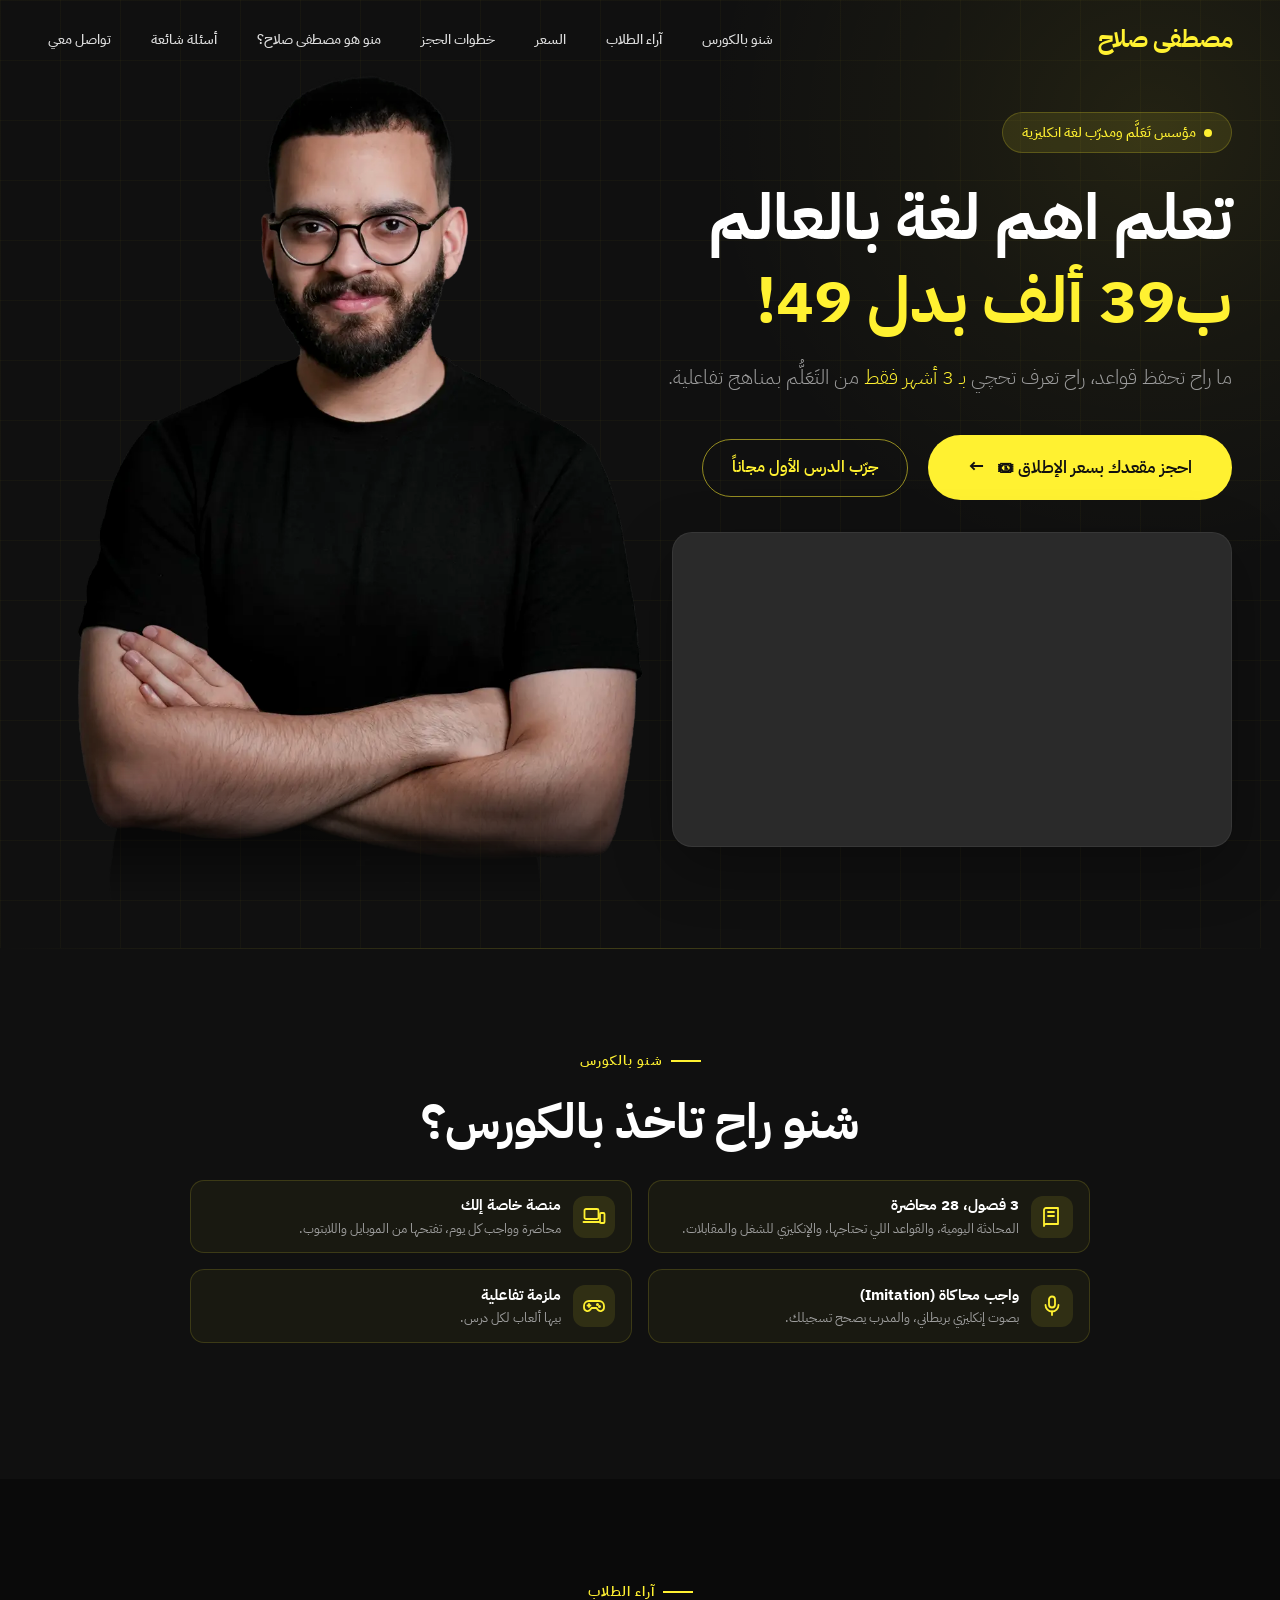
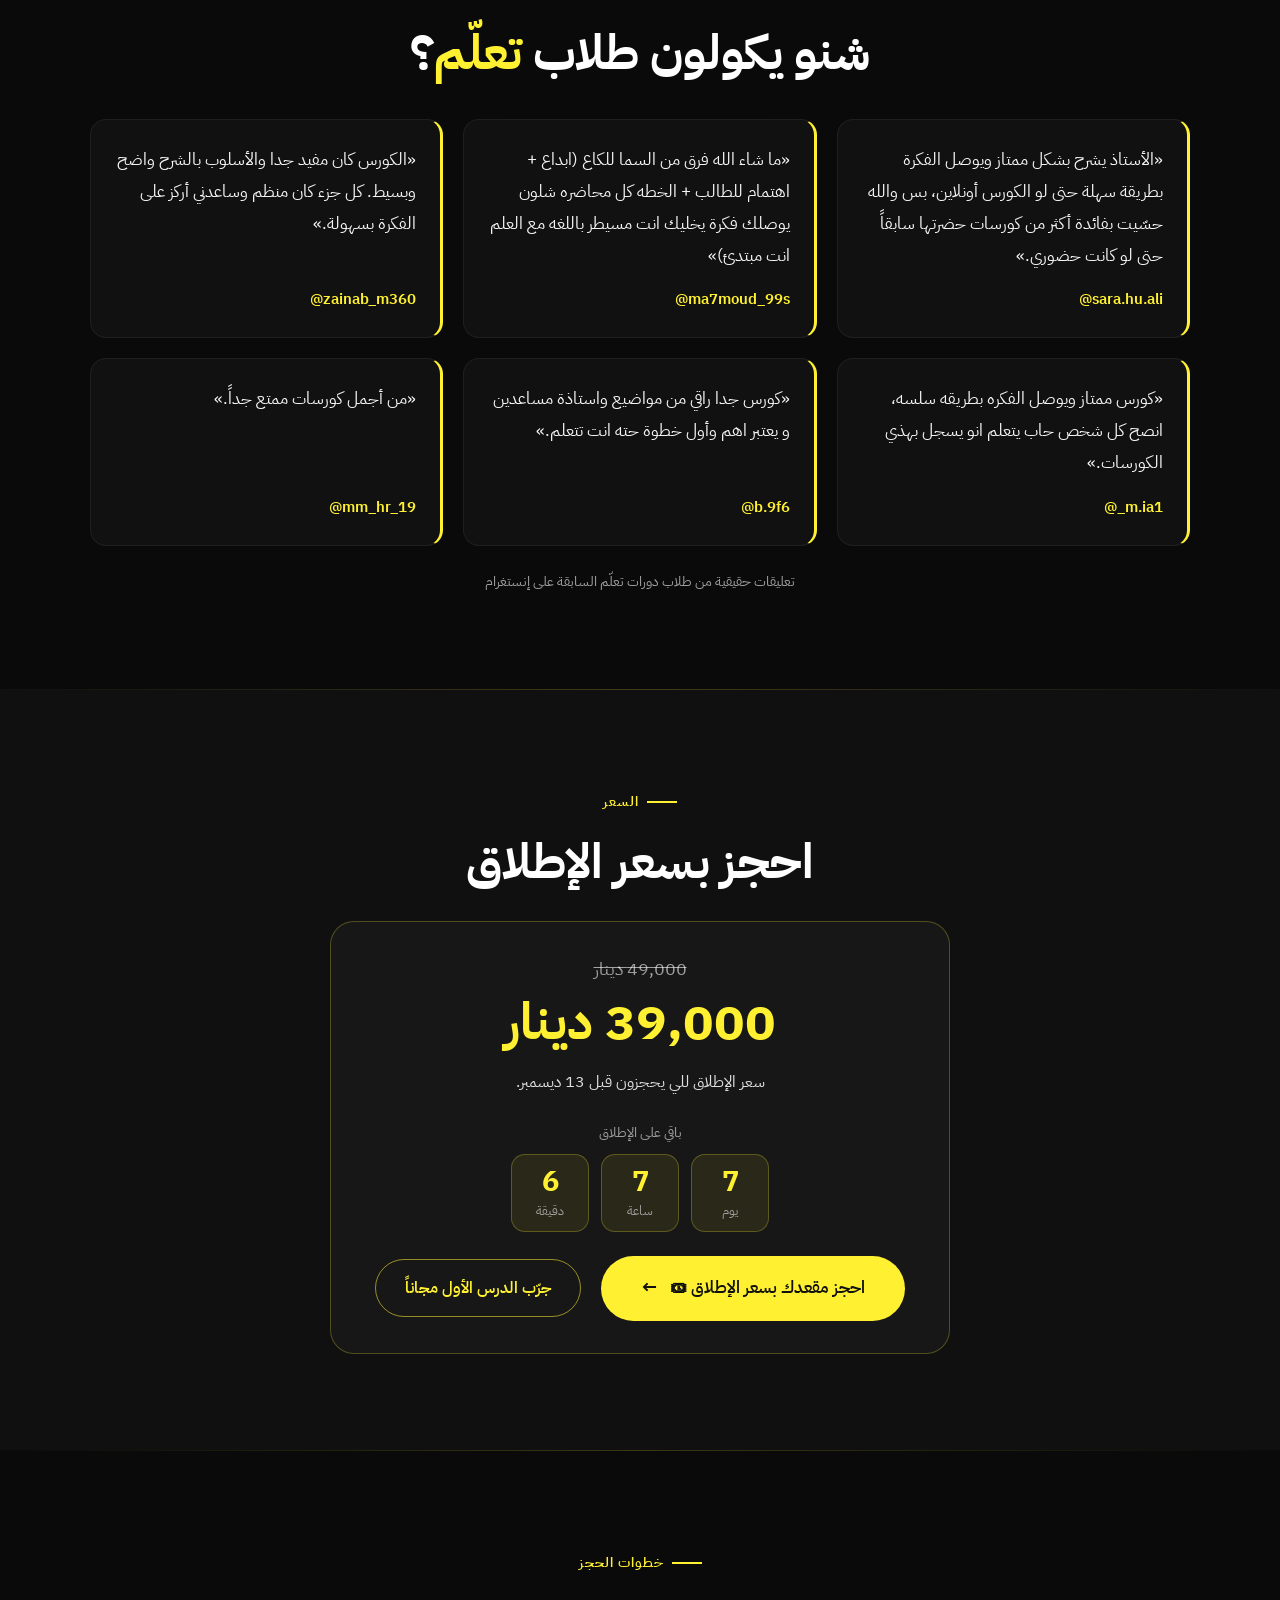
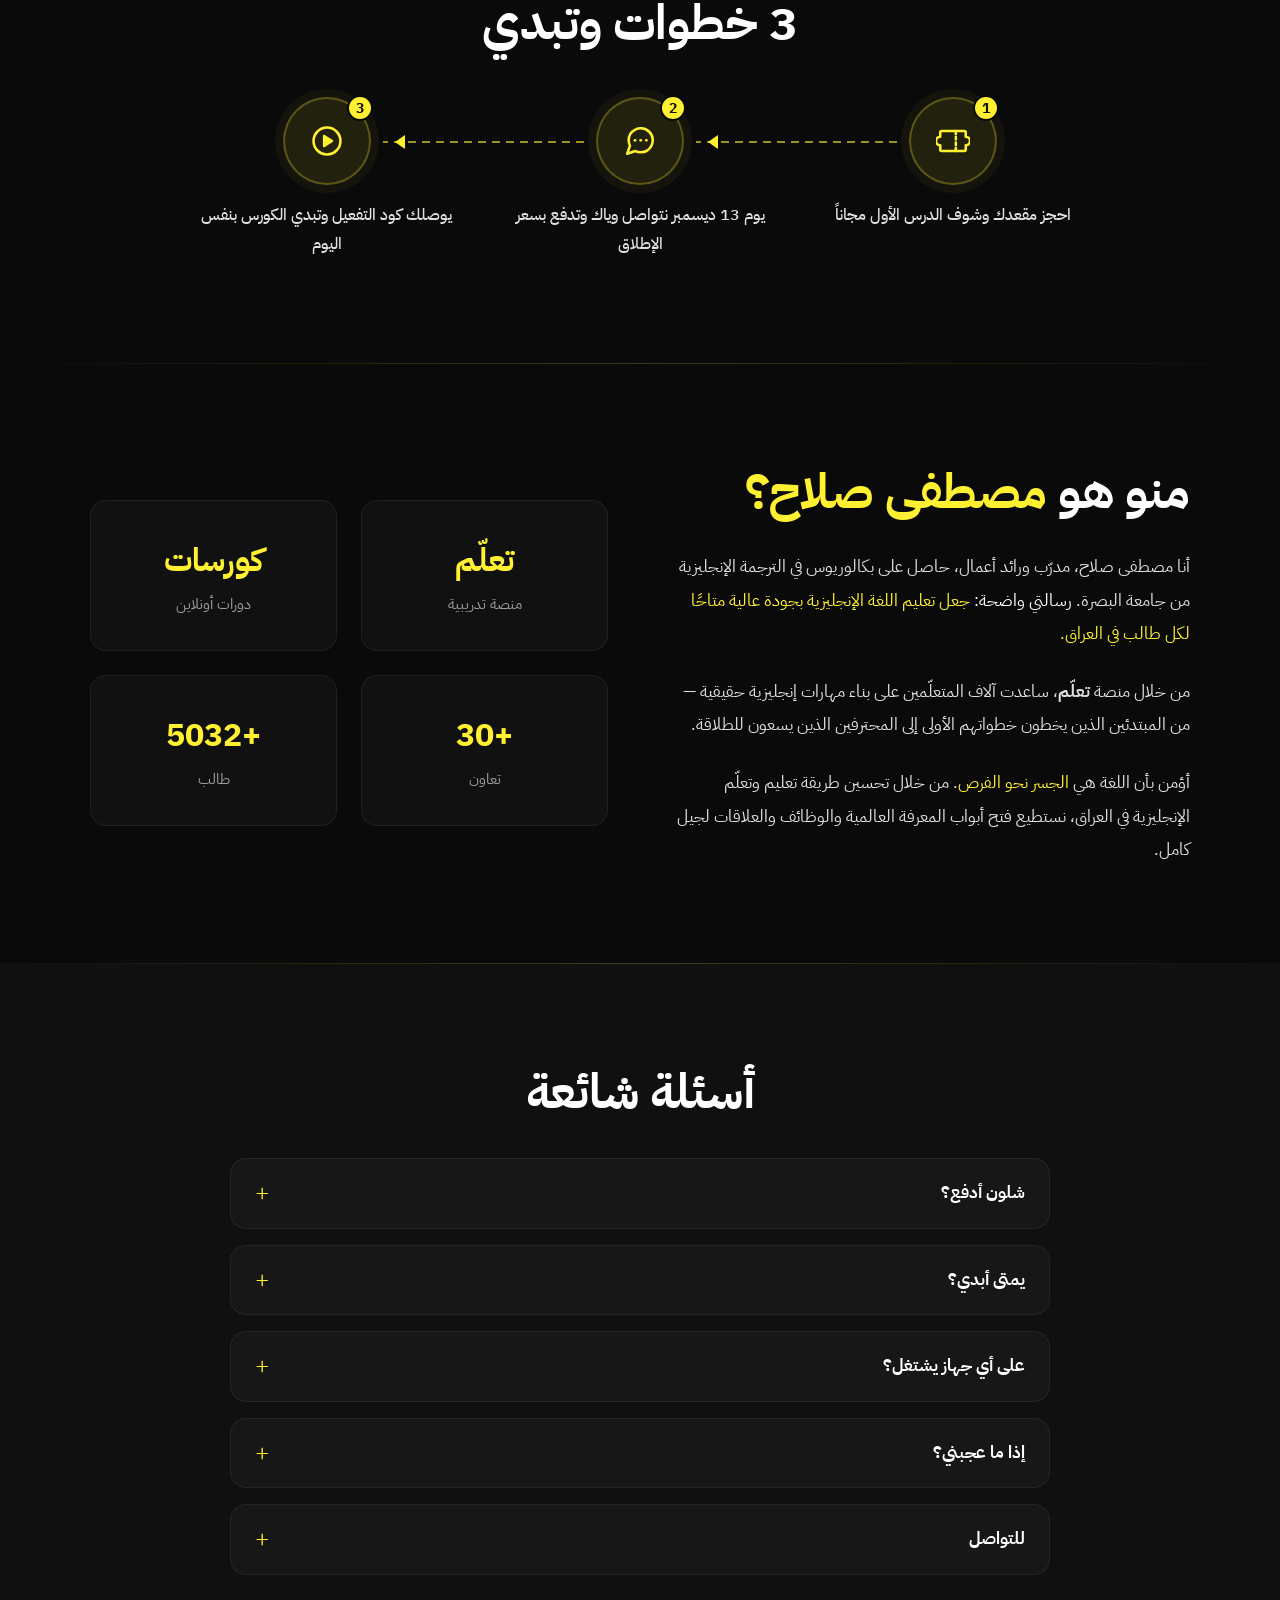
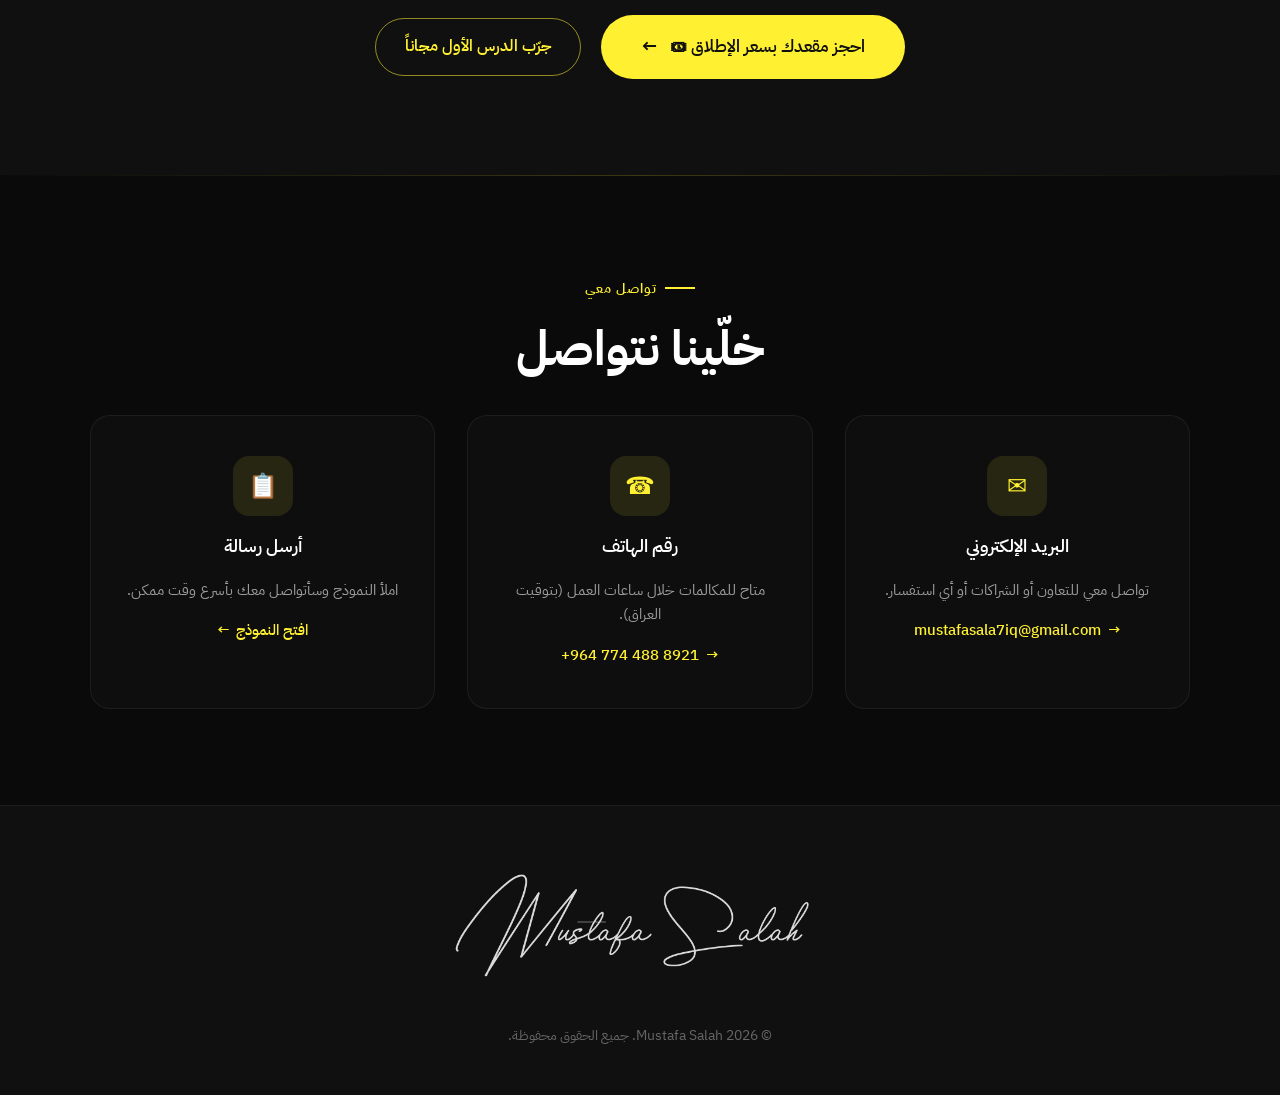
==== commit 2640ad9a: "Reorder landing: course, reviews, price, steps; nav links match Co-Authored-By: Claude Opus 5.5 <nor" ====
--- a/index.html
+++ b/index.html
@@ -33,8 +33,9 @@
   <nav class="navbar" id="navbar">
     <a href="#" class="nav-logo">مصطفى صلاح</a>
     <ul class="nav-links" id="navLinks">
+      <li><a href="#course">شنو بالكورس</a></li>
+      <li><a href="#reviews">آراء الطلاب</a></li>
       <li><a href="#price">السعر</a></li>
-      <li><a href="#course">شنو بالكورس</a></li>
       <li><a href="#how">خطوات الحجز</a></li>
       <li><a href="#about">منو هو مصطفى صلاح؟</a></li>
       <li><a href="#faq">أسئلة شائعة</a></li>
@@ -83,6 +84,68 @@
     </div>
   </section>
 
+  <!-- ==================== WHAT'S IN THE COURSE ==================== -->
+  <section class="section curriculum-section" id="course">
+    <div class="section-container" style="text-align: center;">
+      <span class="section-label reveal" style="justify-content: center;">شنو بالكورس</span>
+      <h2 class="section-title reveal">شنو راح تاخذ بالكورس؟</h2>
+      <div class="perks-mini reveal">
+        <div class="perk-mini">
+          <span class="perk-mini-icon"><svg viewBox="0 0 24 24" width="24" height="24" fill="none" stroke="currentColor" stroke-width="1.8" stroke-linecap="round" stroke-linejoin="round" aria-hidden="true"><path d="M4 19.5V5a2 2 0 0 1 2-2h12v16H6a2 2 0 0 0-2 2z"/><path d="M8 7h6"/><path d="M8 11h6"/></svg></span>
+          <div><h3>3 فصول، 28 محاضرة</h3><p>المحادثة اليومية، والقواعد اللي تحتاجها، والإنكليزي للشغل والمقابلات.</p></div>
+        </div>
+        <div class="perk-mini">
+          <span class="perk-mini-icon"><svg viewBox="0 0 24 24" width="24" height="24" fill="none" stroke="currentColor" stroke-width="1.8" stroke-linecap="round" stroke-linejoin="round" aria-hidden="true"><rect x="2.5" y="4" width="14" height="10" rx="1.5"/><path d="M1.5 17h16"/><rect x="18" y="8" width="4.5" height="10" rx="1"/></svg></span>
+          <div><h3>منصة خاصة إلك</h3><p>محاضرة وواجب كل يوم، تفتحها من الموبايل واللابتوب.</p></div>
+        </div>
+        <div class="perk-mini">
+          <span class="perk-mini-icon"><svg viewBox="0 0 24 24" width="24" height="24" fill="none" stroke="currentColor" stroke-width="1.8" stroke-linecap="round" stroke-linejoin="round" aria-hidden="true"><rect x="9" y="2.5" width="6" height="11" rx="3"/><path d="M5.5 11a6.5 6.5 0 0 0 13 0"/><path d="M12 17.5V21"/></svg></span>
+          <div><h3>واجب محاكاة <span dir="ltr">(Imitation)</span></h3><p>بصوت إنكليزي بريطاني، والمدرب يصحح تسجيلك.</p></div>
+        </div>
+        <div class="perk-mini">
+          <span class="perk-mini-icon"><svg viewBox="0 0 24 24" width="24" height="24" fill="none" stroke="currentColor" stroke-width="1.8" stroke-linecap="round" stroke-linejoin="round" aria-hidden="true"><path d="M7 7h10a5 5 0 0 1 5 5v1.5a3.5 3.5 0 0 1-6.3 2.1L14.5 14h-5l-1.2 1.6A3.5 3.5 0 0 1 2 13.5V12a5 5 0 0 1 5-5z"/><path d="M7 10v3"/><path d="M5.5 11.5h3"/><circle cx="15.5" cy="10.5" r=".6" fill="currentColor"/><circle cx="17.5" cy="12.5" r=".6" fill="currentColor"/></svg></span>
+          <div><h3>ملزمة تفاعلية</h3><p>بيها ألعاب لكل درس.</p></div>
+        </div>
+      </div>
+    </div>
+  </section>
+
+  <!-- ==================== REVIEWS ==================== -->
+  <section class="section reviews-section" id="reviews">
+    <div class="section-container" style="text-align: center;">
+      <span class="section-label reveal" style="justify-content: center;">آراء الطلاب</span>
+      <h2 class="section-title reveal">شنو يكولون طلاب <span class="highlight">تعلّم</span>؟</h2>
+      <div class="reviews reveal">
+        <figure class="review-card">
+          <blockquote>«الأستاذ يشرح بشكل ممتاز ويوصل الفكرة بطريقة سهلة حتى لو الكورس أونلاين، بس والله حسّيت بفائدة أكثر من كورسات حضرتها سابقاً حتى لو كانت حضوري.»</blockquote>
+          <figcaption><span dir="ltr">@sara.hu.ali</span></figcaption>
+        </figure>
+        <figure class="review-card">
+          <blockquote>«ما شاء الله فرق من السما للكاع (ابداع + اهتمام للطالب + الخطه كل محاضره شلون يوصلك فكرة يخليك انت مسيطر باللغه مع العلم انت مبتدئ)»</blockquote>
+          <figcaption><span dir="ltr">@ma7moud_99s</span></figcaption>
+        </figure>
+        <figure class="review-card">
+          <blockquote>«الكورس كان مفيد جدا والأسلوب بالشرح واضح وبسيط. كل جزء كان منظم وساعدني أركز على الفكرة بسهولة.»</blockquote>
+          <figcaption><span dir="ltr">@zainab_m360</span></figcaption>
+        </figure>
+        <figure class="review-card">
+          <blockquote>«كورس ممتاز ويوصل الفكره بطريقه سلسه، انصح كل شخص حاب يتعلم انو يسجل بهذي الكورسات.»</blockquote>
+          <figcaption><span dir="ltr">@_m.ia1</span></figcaption>
+        </figure>
+        <figure class="review-card">
+          <blockquote>«كورس جدا راقي من مواضيع واستاذة مساعدين و يعتبر اهم وأول خطوة حته انت تتعلم.»</blockquote>
+          <figcaption><span dir="ltr">@b.9f6</span></figcaption>
+        </figure>
+        <figure class="review-card">
+          <blockquote>«من أجمل كورسات ممتع جداً.»</blockquote>
+          <figcaption><span dir="ltr">@mm_hr_19</span></figcaption>
+        </figure>
+      </div>
+      <button type="button" class="reviews-more" aria-expanded="false">عرض المزيد</button>
+      <p class="reviews-note reveal">تعليقات حقيقية من طلاب دورات تعلّم السابقة على إنستغرام</p>
+    </div>
+  </section>
+
   <!-- ==================== PRICE + COUNTDOWN ==================== -->
   <section class="section price-section" id="price">
     <div class="section-container" style="text-align: center;">
@@ -107,32 +170,6 @@
           <span class="arrow">←</span>
         </a>
         <a href="https://mustafasalah.net/learn/free?src=landing" class="btn-outline js-src">جرّب الدرس الأول مجاناً</a>
-        </div>
-      </div>
-    </div>
-  </section>
-
-  <!-- ==================== WHAT'S IN THE COURSE ==================== -->
-  <section class="section curriculum-section" id="course">
-    <div class="section-container" style="text-align: center;">
-      <span class="section-label reveal" style="justify-content: center;">شنو بالكورس</span>
-      <h2 class="section-title reveal">شنو راح تاخذ بالكورس؟</h2>
-      <div class="perks-mini reveal">
-        <div class="perk-mini">
-          <span class="perk-mini-icon"><svg viewBox="0 0 24 24" width="24" height="24" fill="none" stroke="currentColor" stroke-width="1.8" stroke-linecap="round" stroke-linejoin="round" aria-hidden="true"><path d="M4 19.5V5a2 2 0 0 1 2-2h12v16H6a2 2 0 0 0-2 2z"/><path d="M8 7h6"/><path d="M8 11h6"/></svg></span>
-          <div><h3>3 فصول، 28 محاضرة</h3><p>المحادثة اليومية، والقواعد اللي تحتاجها، والإنكليزي للشغل والمقابلات.</p></div>
-        </div>
-        <div class="perk-mini">
-          <span class="perk-mini-icon"><svg viewBox="0 0 24 24" width="24" height="24" fill="none" stroke="currentColor" stroke-width="1.8" stroke-linecap="round" stroke-linejoin="round" aria-hidden="true"><rect x="2.5" y="4" width="14" height="10" rx="1.5"/><path d="M1.5 17h16"/><rect x="18" y="8" width="4.5" height="10" rx="1"/></svg></span>
-          <div><h3>منصة خاصة إلك</h3><p>محاضرة وواجب كل يوم، تفتحها من الموبايل واللابتوب.</p></div>
-        </div>
-        <div class="perk-mini">
-          <span class="perk-mini-icon"><svg viewBox="0 0 24 24" width="24" height="24" fill="none" stroke="currentColor" stroke-width="1.8" stroke-linecap="round" stroke-linejoin="round" aria-hidden="true"><rect x="9" y="2.5" width="6" height="11" rx="3"/><path d="M5.5 11a6.5 6.5 0 0 0 13 0"/><path d="M12 17.5V21"/></svg></span>
-          <div><h3>واجب محاكاة <span dir="ltr">(Imitation)</span></h3><p>بصوت إنكليزي بريطاني، والمدرب يصحح تسجيلك.</p></div>
-        </div>
-        <div class="perk-mini">
-          <span class="perk-mini-icon"><svg viewBox="0 0 24 24" width="24" height="24" fill="none" stroke="currentColor" stroke-width="1.8" stroke-linecap="round" stroke-linejoin="round" aria-hidden="true"><path d="M7 7h10a5 5 0 0 1 5 5v1.5a3.5 3.5 0 0 1-6.3 2.1L14.5 14h-5l-1.2 1.6A3.5 3.5 0 0 1 2 13.5V12a5 5 0 0 1 5-5z"/><path d="M7 10v3"/><path d="M5.5 11.5h3"/><circle cx="15.5" cy="10.5" r=".6" fill="currentColor"/><circle cx="17.5" cy="12.5" r=".6" fill="currentColor"/></svg></span>
-          <div><h3>ملزمة تفاعلية</h3><p>بيها ألعاب لكل درس.</p></div>
         </div>
       </div>
     </div>
@@ -157,42 +194,6 @@
           <p>يوصلك كود التفعيل وتبدي الكورس بنفس اليوم</p>
         </li>
       </ol>
-    </div>
-  </section>
-
-  <!-- ==================== REVIEWS ==================== -->
-  <section class="section reviews-section" id="reviews">
-    <div class="section-container" style="text-align: center;">
-      <span class="section-label reveal" style="justify-content: center;">آراء الطلاب</span>
-      <h2 class="section-title reveal">شنو يكولون طلاب <span class="highlight">تعلّم</span>؟</h2>
-      <div class="reviews reveal">
-        <figure class="review-card">
-          <blockquote>«الأستاذ يشرح بشكل ممتاز ويوصل الفكرة بطريقة سهلة حتى لو الكورس أونلاين، بس والله حسّيت بفائدة أكثر من كورسات حضرتها سابقاً حتى لو كانت حضوري.»</blockquote>
-          <figcaption><span dir="ltr">@sara.hu.ali</span></figcaption>
-        </figure>
-        <figure class="review-card">
-          <blockquote>«ما شاء الله فرق من السما للكاع (ابداع + اهتمام للطالب + الخطه كل محاضره شلون يوصلك فكرة يخليك انت مسيطر باللغه مع العلم انت مبتدئ)»</blockquote>
-          <figcaption><span dir="ltr">@ma7moud_99s</span></figcaption>
-        </figure>
-        <figure class="review-card">
-          <blockquote>«الكورس كان مفيد جدا والأسلوب بالشرح واضح وبسيط. كل جزء كان منظم وساعدني أركز على الفكرة بسهولة.»</blockquote>
-          <figcaption><span dir="ltr">@zainab_m360</span></figcaption>
-        </figure>
-        <figure class="review-card">
-          <blockquote>«كورس ممتاز ويوصل الفكره بطريقه سلسه، انصح كل شخص حاب يتعلم انو يسجل بهذي الكورسات.»</blockquote>
-          <figcaption><span dir="ltr">@_m.ia1</span></figcaption>
-        </figure>
-        <figure class="review-card">
-          <blockquote>«كورس جدا راقي من مواضيع واستاذة مساعدين و يعتبر اهم وأول خطوة حته انت تتعلم.»</blockquote>
-          <figcaption><span dir="ltr">@b.9f6</span></figcaption>
-        </figure>
-        <figure class="review-card">
-          <blockquote>«من أجمل كورسات ممتع جداً.»</blockquote>
-          <figcaption><span dir="ltr">@mm_hr_19</span></figcaption>
-        </figure>
-      </div>
-      <button type="button" class="reviews-more" aria-expanded="false">عرض المزيد</button>
-      <p class="reviews-note reveal">تعليقات حقيقية من طلاب دورات تعلّم السابقة على إنستغرام</p>
     </div>
   </section>
 
--- a/style.css
+++ b/style.css
@@ -1891,7 +1891,7 @@
    Reviews (real Instagram comments)
    ======================================== */
 .reviews-section {
-  background: var(--black);
+  background: var(--dark);
   position: relative;
 }
 
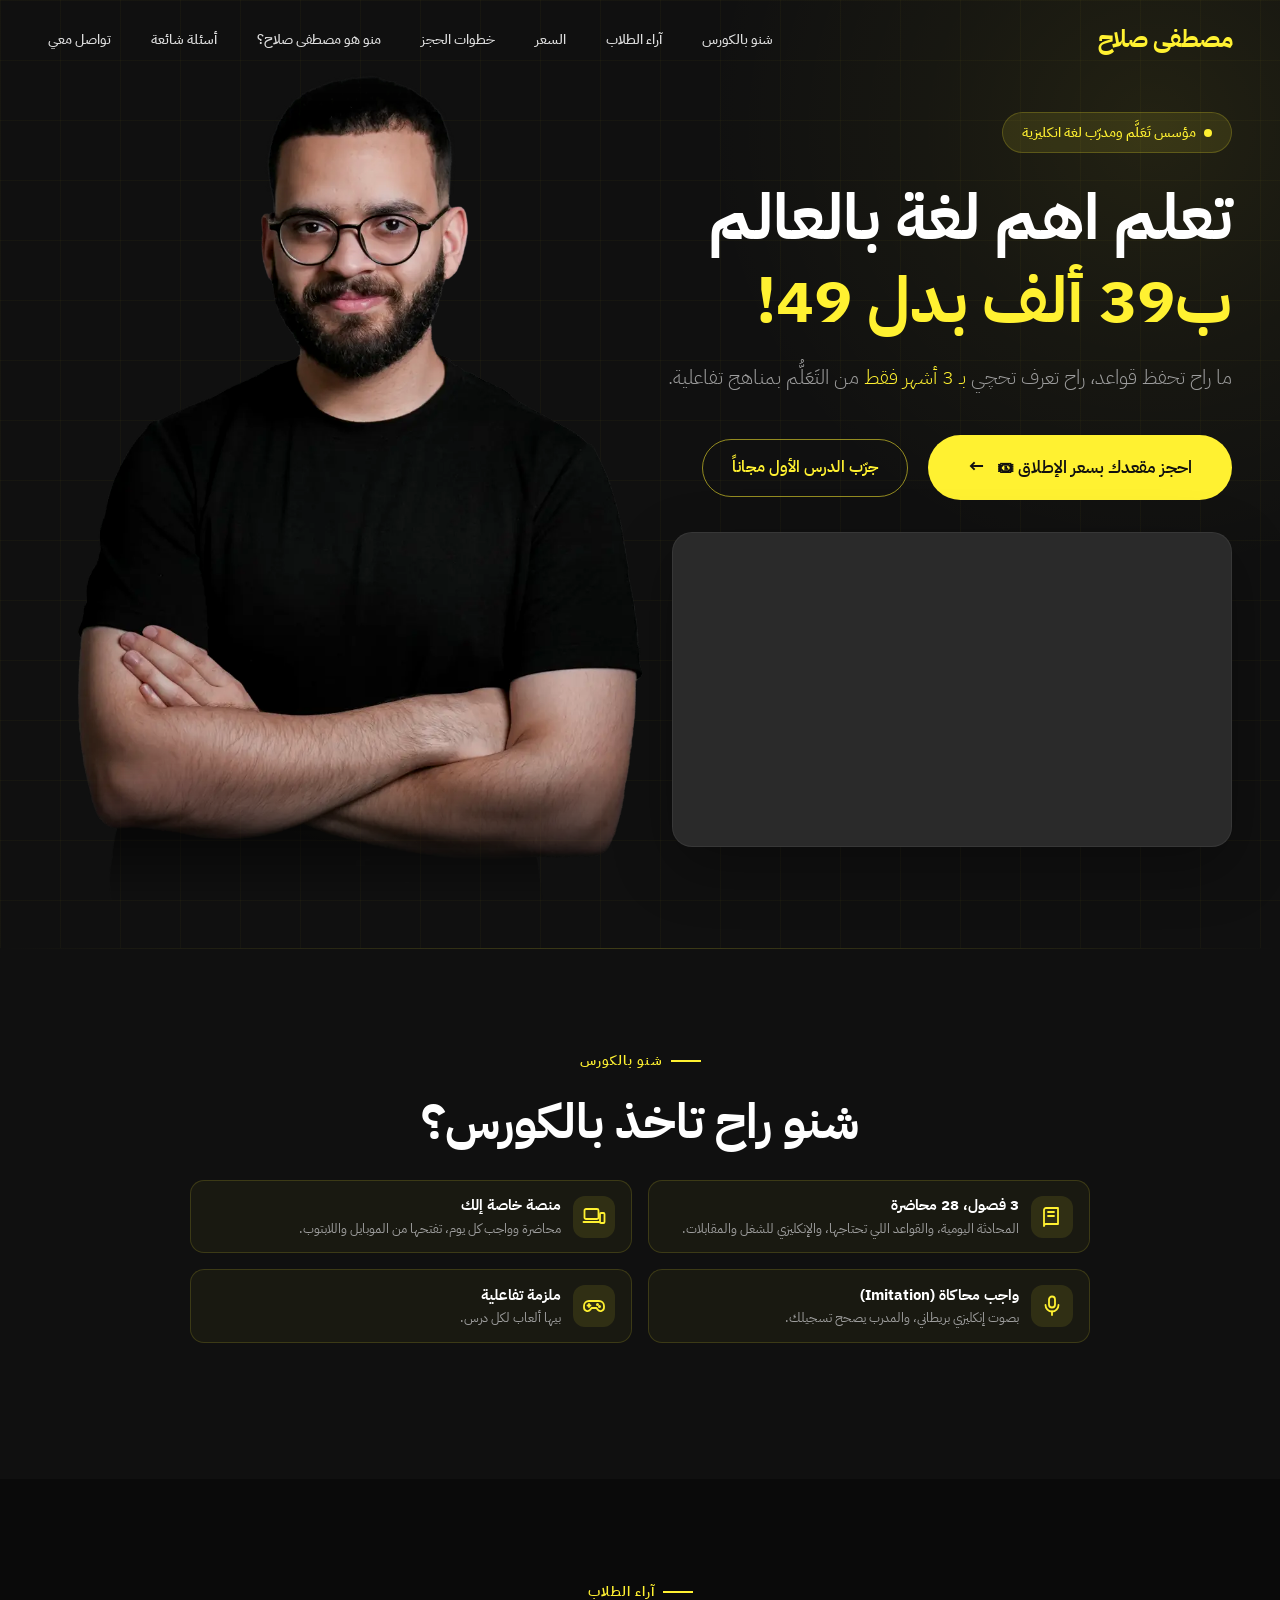
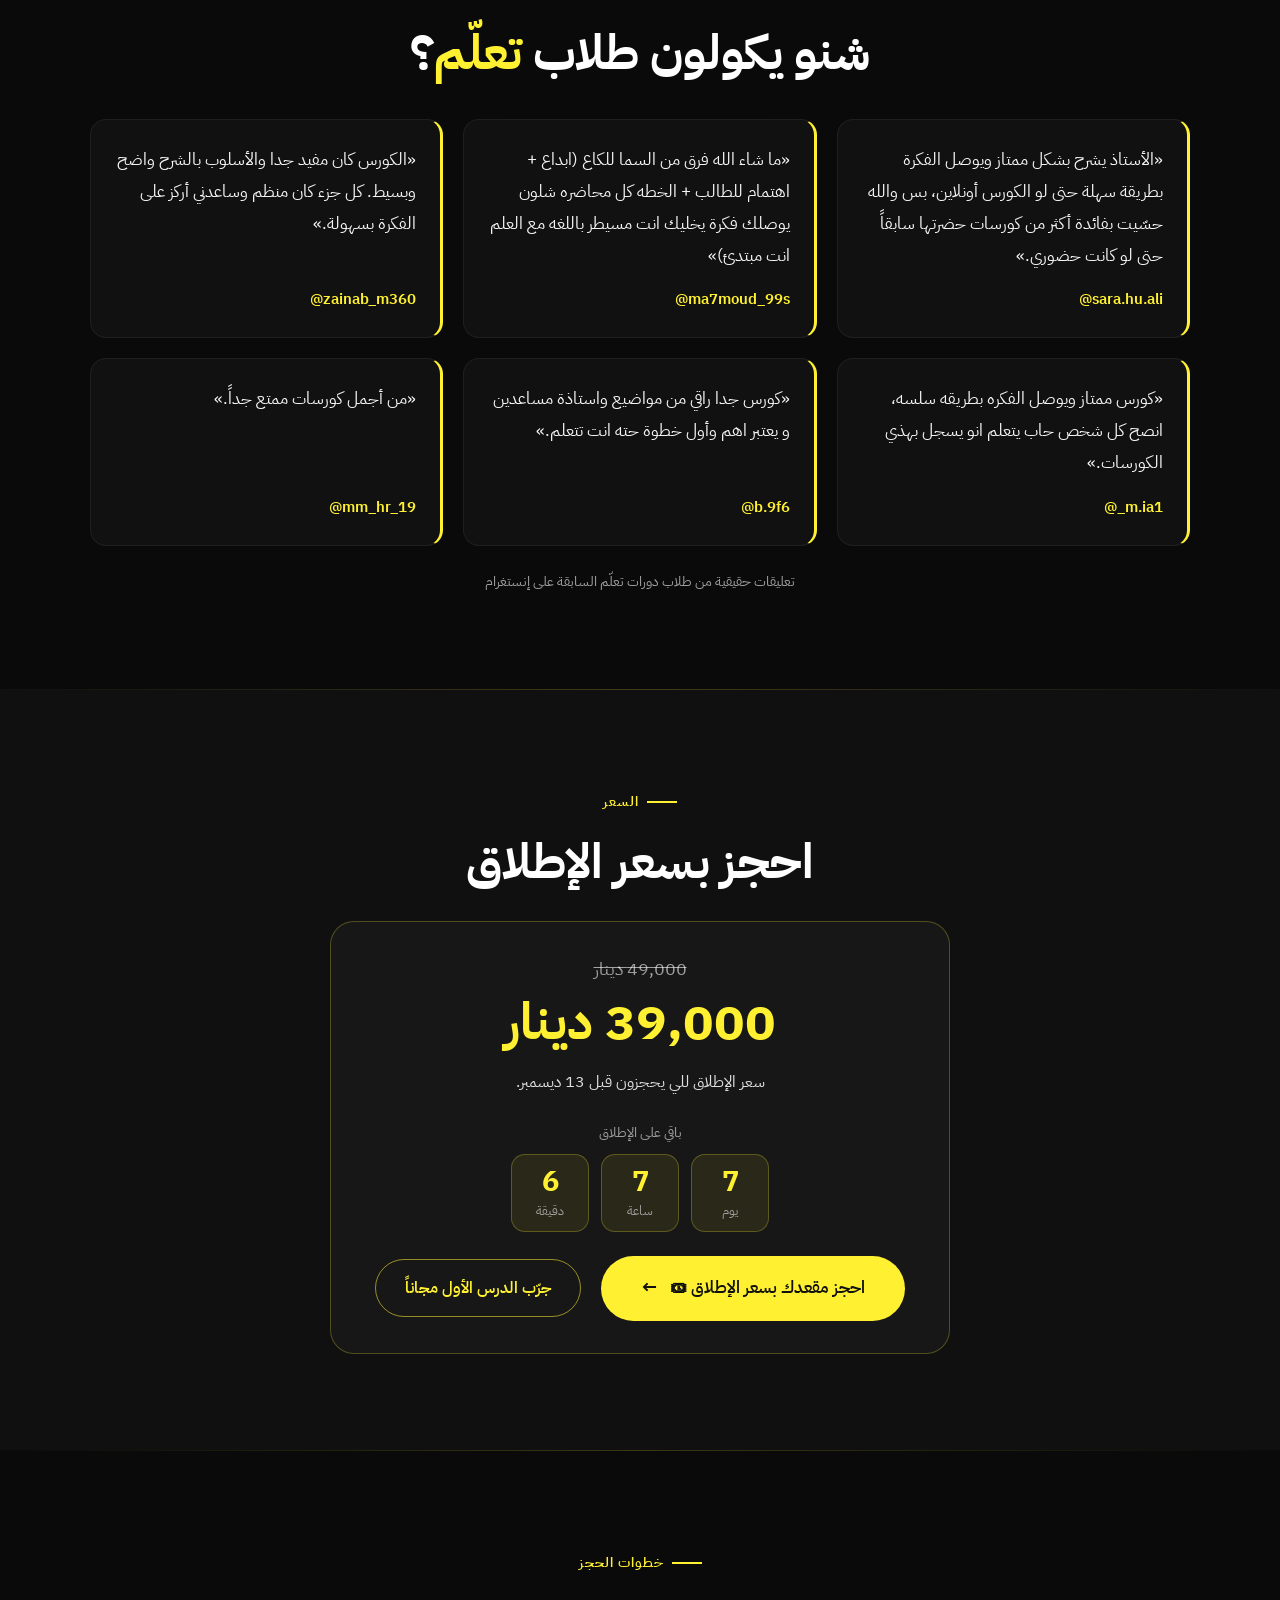
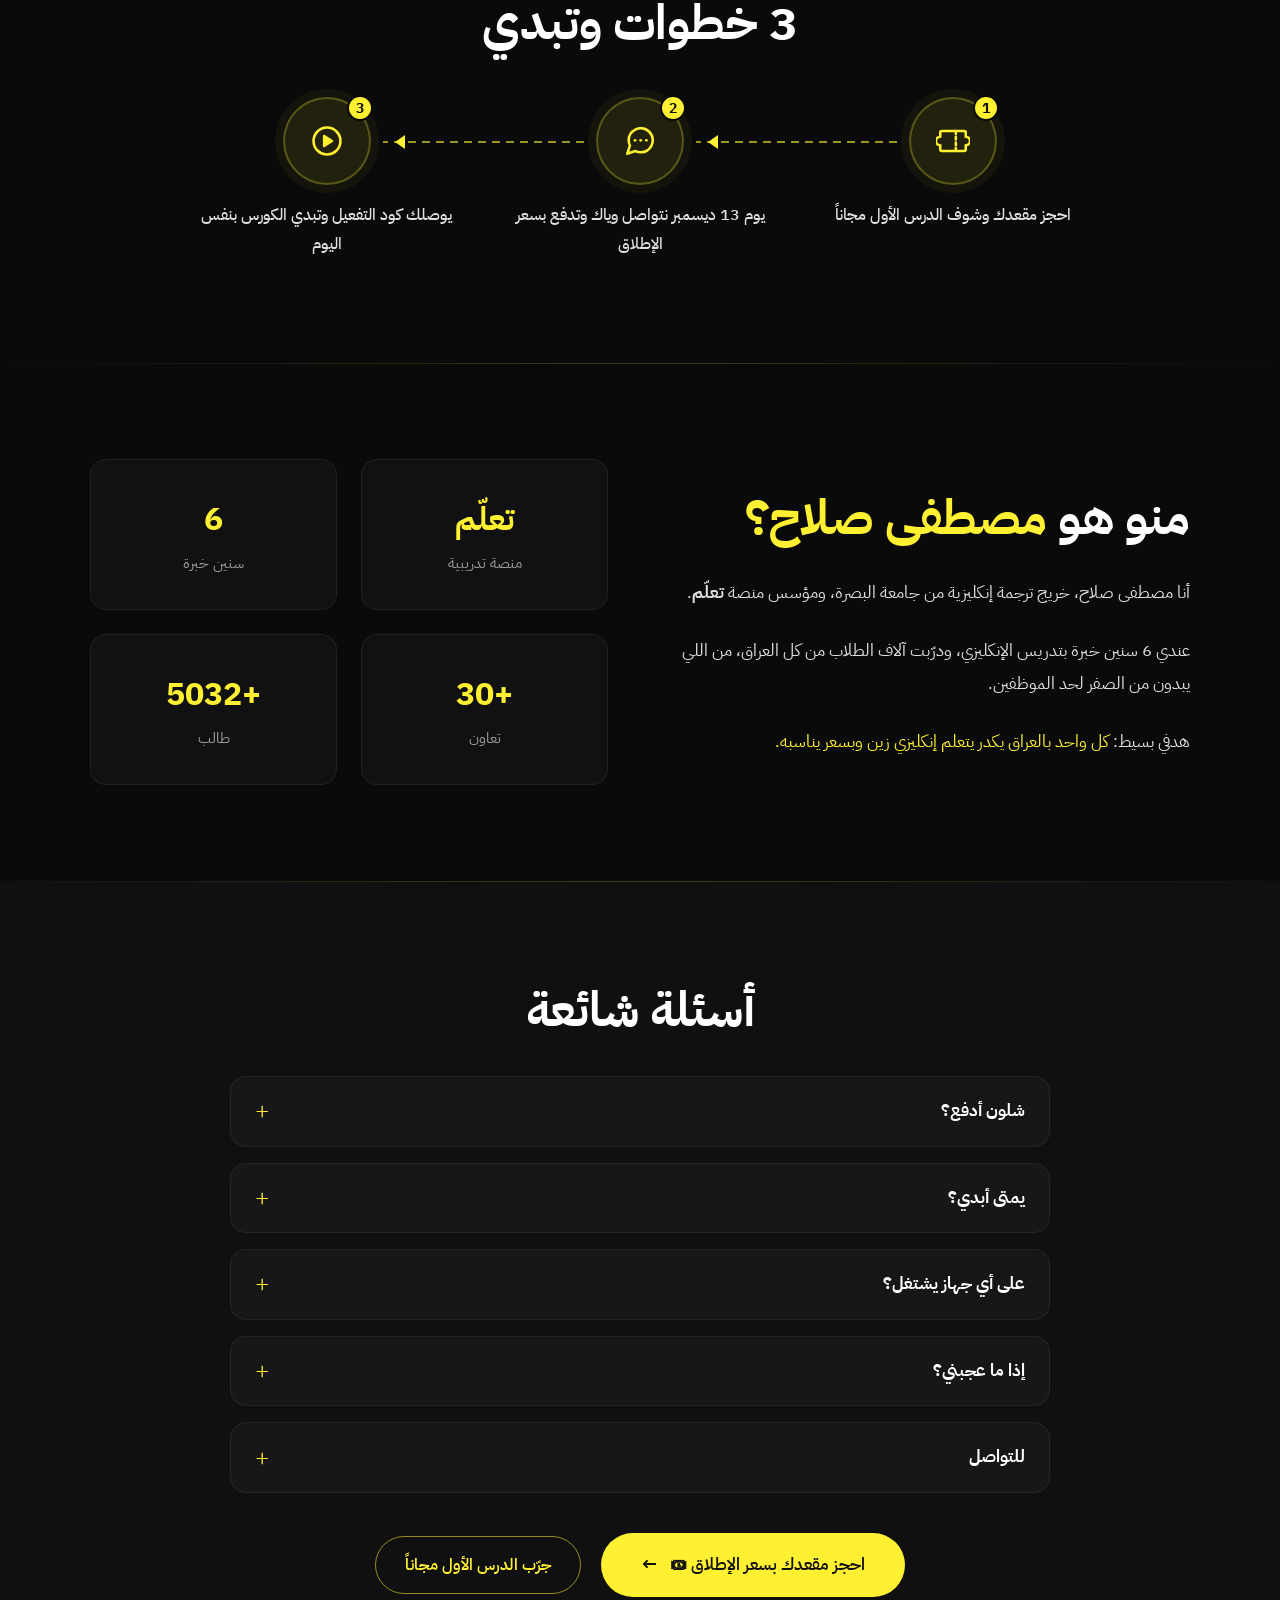
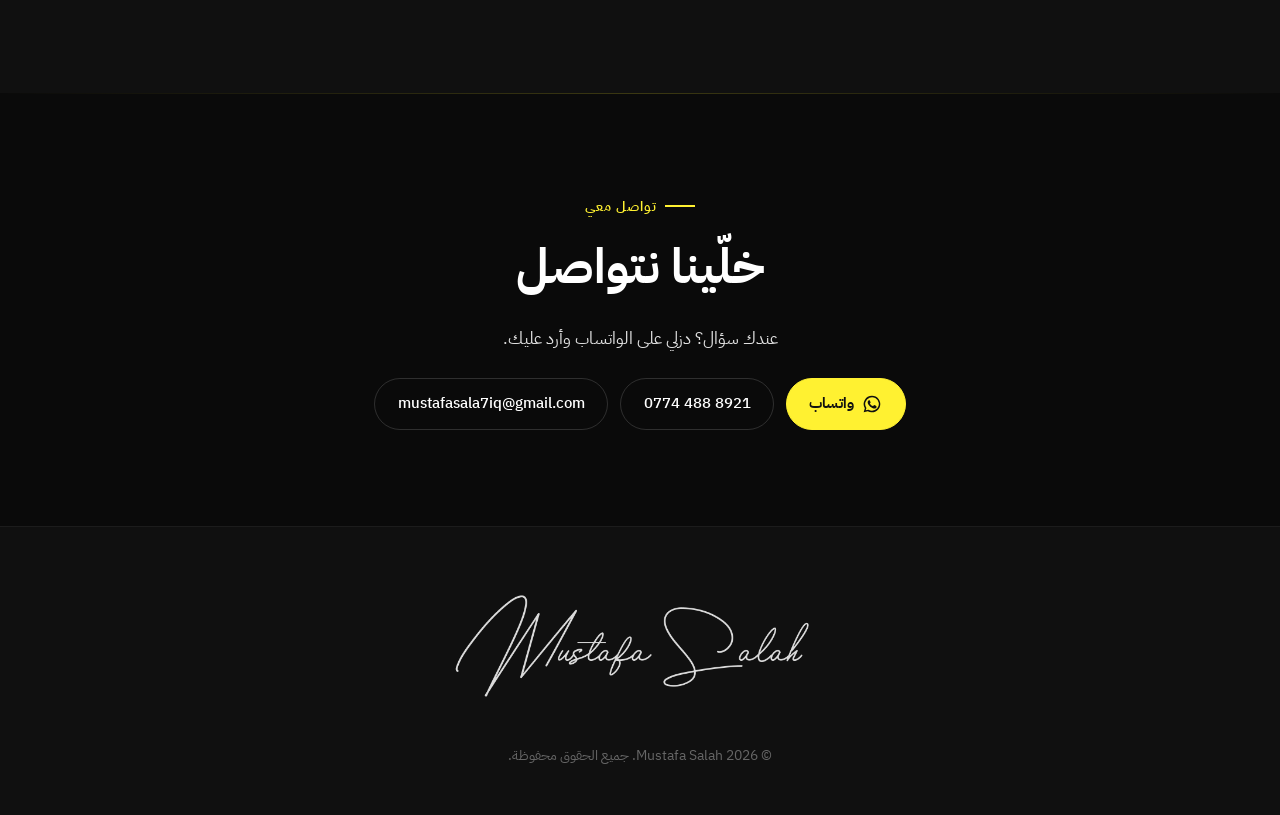
==== commit ddf31772: "Landing: share preview, compact contact, dialect about, bigger steps, after-launch switch - og/title" ====
--- a/index.html
+++ b/index.html
@@ -4,21 +4,22 @@
 <head>
   <meta charset="UTF-8" />
   <meta name="viewport" content="width=device-width, initial-scale=1.0" />
-  <title>Mustafa Salah — مؤسس ومدرّب لغة انكليزية</title>
+  <title>Speak 360 — تعلّم تحچي إنكليزي بـ 3 أشهر | مصطفى صلاح</title>
   <meta name="description"
-    content="مصطفى صلاح — مؤسس تعلّم وكورسات. شغوف بتطوير التعليم في العراق من خلال تدريب مبتكر على اللغة الإنجليزية." />
+    content="كورس إنكليزي أونلاين ويا مصطفى صلاح: 28 محاضرة، واجب محاكاة يصححه المدرب، وملزمة تفاعلية. جرّب الدرس الأول مجاناً." />
+  <link rel="canonical" href="https://mustafasalah.net/" />
   <link rel="icon" href="favicon.svg" type="image/svg+xml" />
   <link rel="apple-touch-icon" href="apple-touch-icon.png" />
   <meta name="theme-color" content="#101010" />
 
-  <!-- Share preview (WhatsApp, Telegram, Facebook, X).
-       Replace og-image.jpg with the full URL once the site is live,
-       e.g. https://your-domain.com/og-image.jpg, and add og:url. -->
+  <!-- Share preview (WhatsApp, Telegram, Facebook, X) -->
   <meta property="og:type" content="website" />
-  <meta property="og:title" content="Mustafa Salah — مؤسس ومدرّب لغة انكليزية" />
+  <meta property="og:url" content="https://mustafasalah.net/" />
+  <meta property="og:site_name" content="Mustafa Salah" />
+  <meta property="og:title" content="Speak 360 — تعلّم تحچي إنكليزي بـ 3 أشهر" />
   <meta property="og:description"
-    content="مصطفى صلاح — مؤسس تعلّم وكورسات. شغوف بتطوير التعليم في العراق من خلال تدريب مبتكر على اللغة الإنجليزية." />
-  <meta property="og:image" content="og-image.jpg" />
+    content="كورس أونلاين ويا مصطفى صلاح: 28 محاضرة، واجب محاكاة يصححه المدرب، وملزمة تفاعلية. جرّب الدرس الأول مجاناً." />
+  <meta property="og:image" content="https://mustafasalah.net/og-image.jpg" />
   <meta property="og:image:width" content="1200" />
   <meta property="og:image:height" content="630" />
   <meta property="og:locale" content="ar_IQ" />
@@ -58,7 +59,7 @@
         </div>
         <h1 class="hero-title">
           تعلم اهم لغة بالعالم <br>
-          <span class="highlight">ب39 ألف بدل 49!</span>
+          <span class="highlight" data-after="وابدي من اليوم!">ب39 ألف بدل 49!</span>
         </h1>
         <p class="hero-subtitle">
           ما راح تحفظ قواعد، راح تعرف تحچي <strong class="hl-months">بـ 3 أشهر فقط</strong> من التَعَلُّم بمناهج تفاعلية.
@@ -150,11 +151,11 @@
   <section class="section price-section" id="price">
     <div class="section-container" style="text-align: center;">
       <span class="section-label reveal" style="justify-content: center;">السعر</span>
-      <h2 class="section-title reveal">احجز بسعر الإطلاق</h2>
+      <h2 class="section-title reveal" data-after="سعر الكورس">احجز بسعر الإطلاق</h2>
       <div class="price-card reveal">
-        <div class="price-old">49,000 دينار</div>
-        <div class="price-new">39,000 دينار</div>
-        <p class="price-note">سعر الإطلاق للي يحجزون قبل 13 ديسمبر.</p>
+        <div class="price-old" data-after="">49,000 دينار</div>
+        <div class="price-new" data-after="49,000 دينار">39,000 دينار</div>
+        <p class="price-note" data-after="تدفع مرة وحدة والكورس كامل إلك.">سعر الإطلاق للي يحجزون قبل 13 ديسمبر.</p>
 
         <div class="countdown" id="countdown" aria-live="polite">
           <div class="cd-label">باقي على الإطلاق</div>
@@ -183,15 +184,15 @@
       <ol class="steps steps-3 reveal">
         <li class="step-card">
           <span class="step-icon"><svg viewBox="0 0 24 24" width="28" height="28" fill="none" stroke="currentColor" stroke-width="1.8" stroke-linecap="round" stroke-linejoin="round" aria-hidden="true"><path d="M3 9a2 2 0 0 0 0 6v3a1 1 0 0 0 1 1h16a1 1 0 0 0 1-1v-3a2 2 0 0 0 0-6V6a1 1 0 0 0-1-1H4a1 1 0 0 0-1 1z"/><path d="M14 5v14" stroke-dasharray="2 2"/></svg><span class="step-badge">1</span></span>
-          <p>احجز مقعدك وشوف الدرس الأول مجاناً</p>
+          <p data-after="جرّب الدرس الأول مجاناً">احجز مقعدك وشوف الدرس الأول مجاناً</p>
         </li>
         <li class="step-card">
           <span class="step-icon"><svg viewBox="0 0 24 24" width="28" height="28" fill="none" stroke="currentColor" stroke-width="1.8" stroke-linecap="round" stroke-linejoin="round" aria-hidden="true"><path d="M21 11.5a8.38 8.38 0 0 1-.9 3.8 8.5 8.5 0 0 1-7.6 4.7 8.38 8.38 0 0 1-3.8-.9L3 21l1.9-5.7a8.38 8.38 0 0 1-.9-3.8 8.5 8.5 0 0 1 4.7-7.6 8.38 8.38 0 0 1 3.8-.9h.5a8.48 8.48 0 0 1 8 8v.5z"/><circle cx="8.5" cy="11.5" r="1" fill="currentColor" stroke="none"/><circle cx="12.5" cy="11.5" r="1" fill="currentColor" stroke="none"/><circle cx="16.5" cy="11.5" r="1" fill="currentColor" stroke="none"/></svg><span class="step-badge">2</span></span>
-          <p>يوم 13 ديسمبر نتواصل وياك وتدفع بسعر الإطلاق</p>
+          <p data-after="ادفع كاش أو حوالة ويوصلك كود التفعيل">يوم 13 ديسمبر نتواصل وياك وتدفع بسعر الإطلاق</p>
         </li>
         <li class="step-card">
           <span class="step-icon"><svg viewBox="0 0 24 24" width="28" height="28" fill="none" stroke="currentColor" stroke-width="1.8" stroke-linecap="round" stroke-linejoin="round" aria-hidden="true"><circle cx="12" cy="12" r="9.5"/><path d="M10 8.5l5.5 3.5-5.5 3.5z" fill="currentColor"/></svg><span class="step-badge">3</span></span>
-          <p>يوصلك كود التفعيل وتبدي الكورس بنفس اليوم</p>
+          <p data-after="تبدي الكورس بنفس اليوم">يوصلك كود التفعيل وتبدي الكورس بنفس اليوم</p>
         </li>
       </ol>
     </div>
@@ -204,19 +205,13 @@
         <div class="about-text reveal">
           <h2 class="section-title">منو هو <span class="highlight">مصطفى صلاح؟</span></h2>
           <p>
-            أنا مصطفى صلاح، مدرّب ورائد أعمال، حاصل على بكالوريوس في الترجمة الإنجليزية
-            من جامعة البصرة. <span style="color: var(--white);">رسالتي واضحة:</span> <span class="hl-yellow">جعل تعليم اللغة الإنجليزية بجودة عالية
-            متاحًا لكل طالب في العراق.</span>
+            أنا مصطفى صلاح، خريج ترجمة إنكليزية من جامعة البصرة، ومؤسس منصة <strong>تعلّم</strong>.
           </p>
           <p>
-            من خلال منصة <strong>تعلّم</strong>، ساعدت آلاف المتعلّمين على بناء مهارات
-            إنجليزية حقيقية — من المبتدئين الذين يخطون خطواتهم الأولى إلى المحترفين
-            الذين يسعون للطلاقة.
+            عندي 6 سنين خبرة بتدريس الإنكليزي، ودرّبت آلاف الطلاب من كل العراق، من اللي يبدون من الصفر لحد الموظفين.
           </p>
           <p>
-            أؤمن بأن اللغة هي <span class="hl-yellow">الجسر نحو الفرص</span>. من خلال تحسين طريقة تعليم وتعلّم
-            الإنجليزية في العراق، نستطيع فتح أبواب المعرفة العالمية والوظائف
-            والعلاقات لجيل كامل.
+            هدفي بسيط: <span class="hl-yellow">كل واحد بالعراق يكدر يتعلم إنكليزي زين وبسعر يناسبه.</span>
           </p>
         </div>
         <div class="about-stats reveal">
@@ -225,8 +220,8 @@
             <div class="stat-label">منصة تدريبية</div>
           </div>
           <div class="stat-card">
-            <div class="stat-number">كورسات</div>
-            <div class="stat-label">دورات أونلاين</div>
+            <div class="stat-number">6</div>
+            <div class="stat-label">سنين خبرة</div>
           </div>
           <div class="stat-card">
             <div class="stat-number">+30</div>
@@ -248,7 +243,7 @@
       <div class="chapters reveal">
         <details class="chapter faq-item">
           <summary><span class="chapter-name faq-q">شلون أدفع؟</span></summary>
-          <p class="faq-a">كاش ويا المندوب (+5,000 توصيل) أو حوالة إلكترونية، يوم الإطلاق.</p>
+          <p class="faq-a" data-after="كاش ويا المندوب (+5,000 توصيل) أو حوالة إلكترونية.">كاش ويا المندوب (+5,000 توصيل) أو حوالة إلكترونية، يوم الإطلاق.</p>
         </details>
         <details class="chapter faq-item">
           <summary><span class="chapter-name faq-q">يمتى أبدي؟</span></summary>
@@ -282,35 +277,11 @@
     <div class="section-container" style="text-align: center;">
       <span class="section-label reveal" style="justify-content: center;">تواصل معي</span>
       <h2 class="section-title reveal">خلّينا نتواصل</h2>
-      <div class="contact-grid reveal">
-        <!-- Email -->
-        <div class="contact-card">
-          <div class="contact-icon">✉</div>
-          <h3>البريد الإلكتروني</h3>
-          <p>تواصل معي للتعاون أو الشراكات أو أي استفسار.</p>
-          <a href="mailto:mustafasala7iq@gmail.com" class="contact-link" dir="ltr">
-            mustafasala7iq@gmail.com <span>→</span>
-          </a>
-        </div>
-        <!-- Phone -->
-        <div class="contact-card">
-          <div class="contact-icon">☎</div>
-          <h3>رقم الهاتف</h3>
-          <p>متاح للمكالمات خلال ساعات العمل (بتوقيت العراق).</p>
-          <a href="tel:+9647744888921" class="contact-link" dir="ltr">
-            +964 774 488 8921 <span>→</span>
-          </a>
-        </div>
-        <!-- Google Form -->
-        <div class="contact-card">
-          <div class="contact-icon">📋</div>
-          <h3>أرسل رسالة</h3>
-          <p>املأ النموذج وسأتواصل معك بأسرع وقت ممكن.</p>
-          <a href="https://docs.google.com/forms/d/13ZUZqCmBGMQcJB7MeO0cHFCkAbfkSeQ7AxiD7_lYfg4/viewform"
-            class="contact-link" target="_blank" rel="noopener noreferrer">
-            افتح النموذج <span>←</span>
-          </a>
-        </div>
+      <p class="contact-lead reveal">عندك سؤال؟ دزلي على الواتساب وأرد عليك.</p>
+      <div class="contact-row reveal">
+        <a href="https://wa.me/9647744888921" class="contact-pill contact-pill-main" target="_blank" rel="noopener noreferrer"><svg viewBox="0 0 24 24" width="20" height="20" fill="currentColor" aria-hidden="true"><path d="M12 2a10 10 0 0 0-8.6 15.1L2 22l5-1.3A10 10 0 1 0 12 2zm0 18.2a8.2 8.2 0 0 1-4.2-1.2l-.3-.2-3 .8.8-2.9-.2-.3A8.2 8.2 0 1 1 12 20.2zm4.5-6.1c-.2-.1-1.5-.7-1.7-.8s-.4-.1-.6.1-.7.8-.8 1-.3.2-.5.1a6.7 6.7 0 0 1-3.3-2.9c-.3-.4.2-.4.7-1.4a.5.5 0 0 0 0-.4l-.8-1.8c-.2-.5-.4-.4-.6-.4h-.5a1 1 0 0 0-.7.3 3 3 0 0 0-.9 2.2 5.2 5.2 0 0 0 1.1 2.7 11.8 11.8 0 0 0 4.5 4c1.7.7 2.3.8 3.2.6a2.7 2.7 0 0 0 1.7-1.2 2.2 2.2 0 0 0 .2-1.2c-.1-.1-.3-.2-.5-.3z"/></svg> واتساب</a>
+        <a href="tel:+9647744888921" class="contact-pill" dir="ltr">0774 488 8921</a>
+        <a href="mailto:mustafasala7iq@gmail.com" class="contact-pill" dir="ltr">mustafasala7iq@gmail.com</a>
       </div>
     </div>
   </section>
--- a/style.css
+++ b/style.css
@@ -1812,7 +1812,8 @@
   }
 
   .steps-3 .step-card p {
-    font-size: 0.78rem;
+    font-size: 0.9rem;
+    line-height: 1.55;
   }
 }
 
@@ -1959,3 +1960,55 @@
     cursor: pointer;
   }
 }
+
+/* ========================================
+   Compact contact row
+   ======================================== */
+.contact-lead {
+  color: var(--gray-200);
+  font-size: 1.05rem;
+  margin-bottom: 1.5rem;
+}
+
+.contact-row {
+  display: flex;
+  flex-wrap: wrap;
+  justify-content: center;
+  gap: 0.75rem;
+}
+
+.contact-pill {
+  display: inline-flex;
+  align-items: center;
+  gap: 0.5rem;
+  padding: 0.75rem 1.4rem;
+  border: 1px solid rgba(255, 255, 255, 0.15);
+  border-radius: 999px;
+  color: var(--white);
+  text-decoration: none;
+  font-weight: 500;
+  font-size: 0.95rem;
+  transition: var(--transition);
+}
+
+.contact-pill:hover {
+  border-color: var(--yellow);
+  color: var(--yellow);
+}
+
+.contact-pill-main {
+  background: var(--yellow);
+  border-color: var(--yellow);
+  color: var(--black);
+  font-weight: 700;
+}
+
+.contact-pill-main:hover {
+  color: var(--black);
+  box-shadow: var(--shadow-glow);
+}
+
+@media (max-width: 600px) {
+  .contact-row { flex-direction: column; align-items: stretch; }
+  .contact-pill { justify-content: center; }
+}
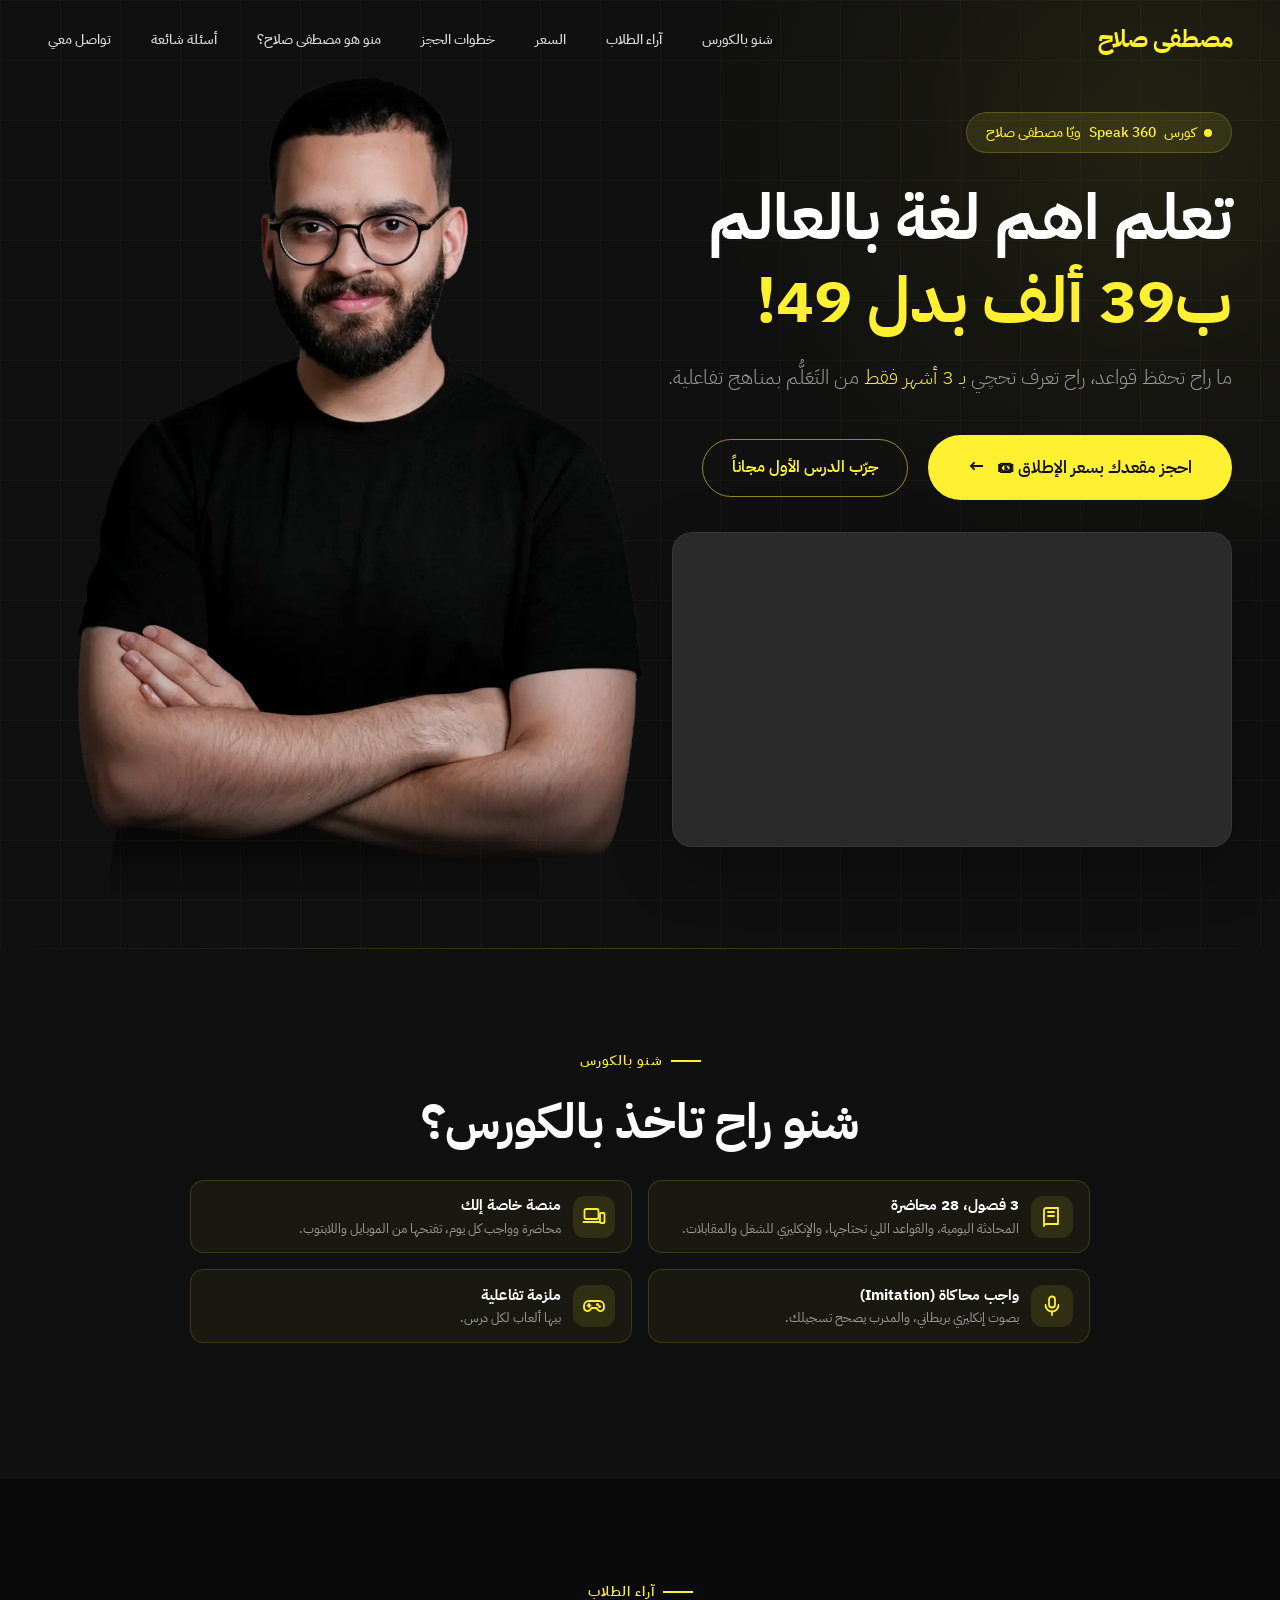
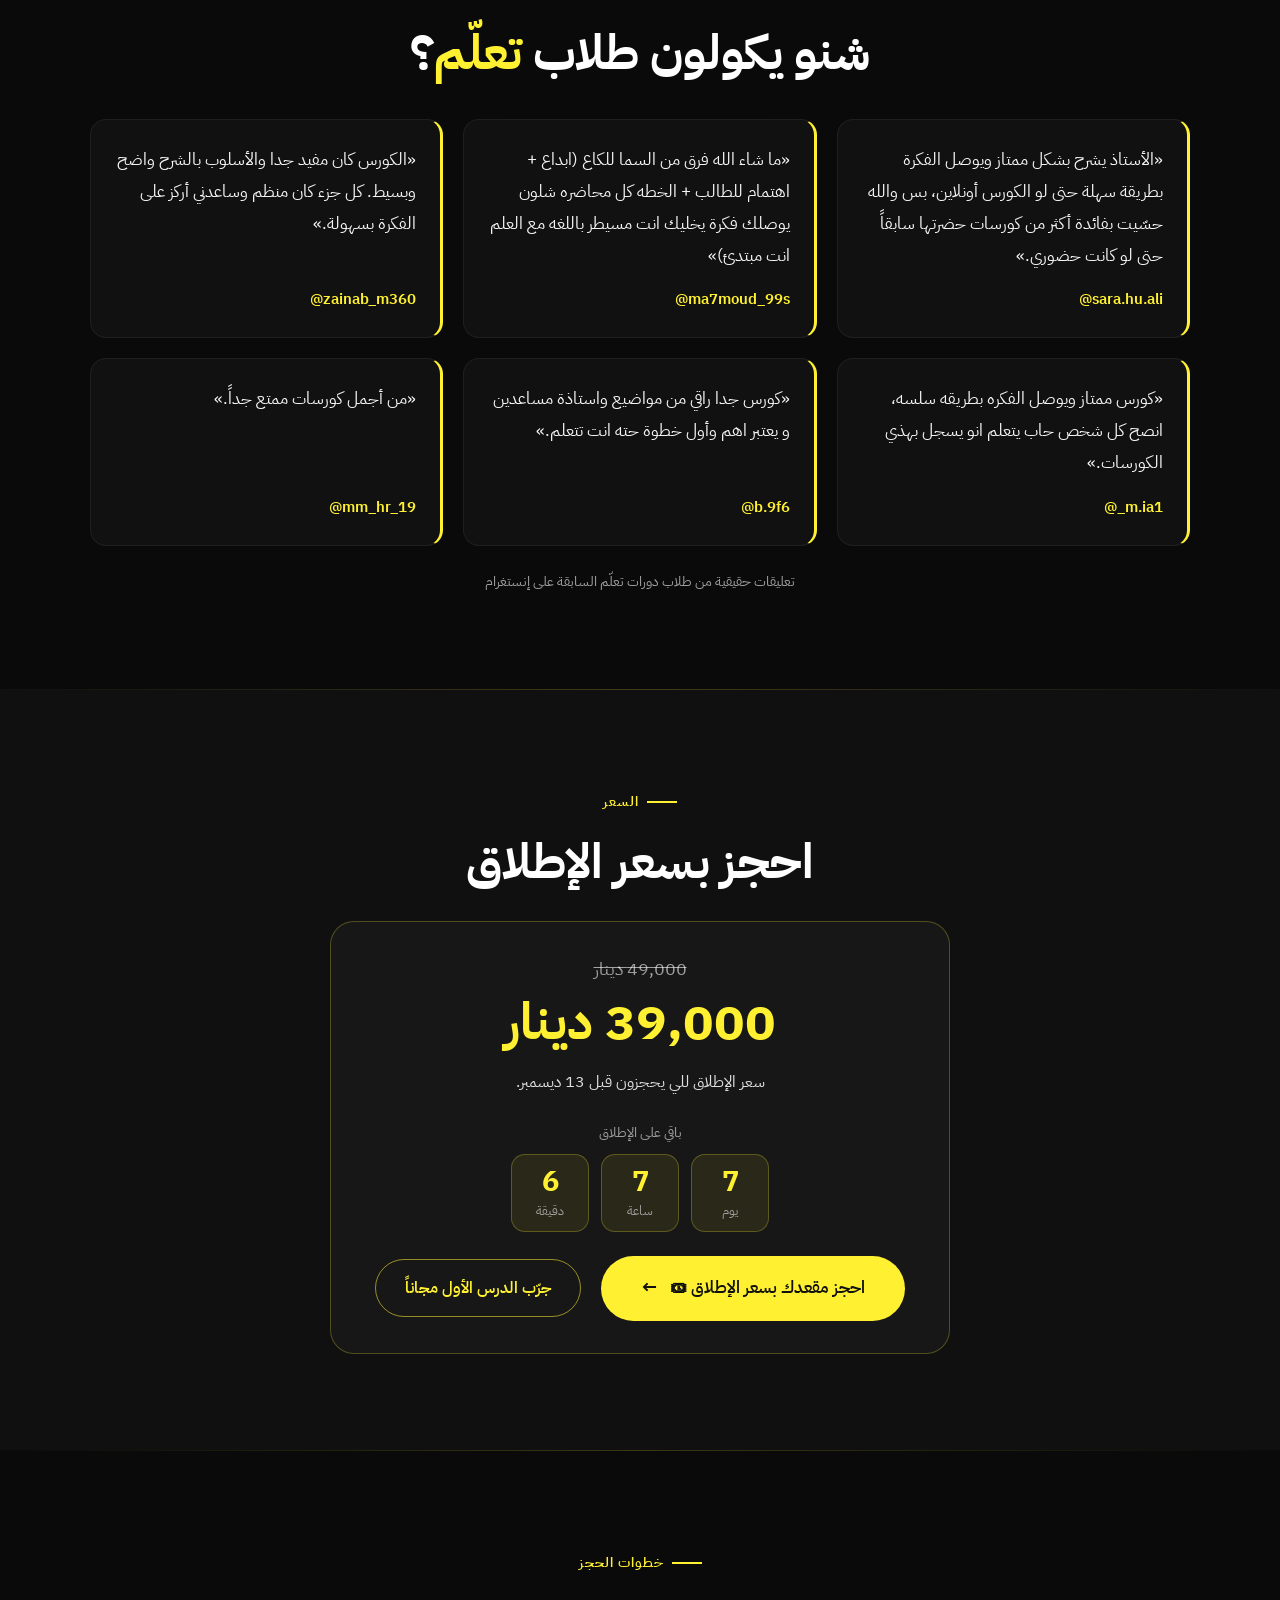
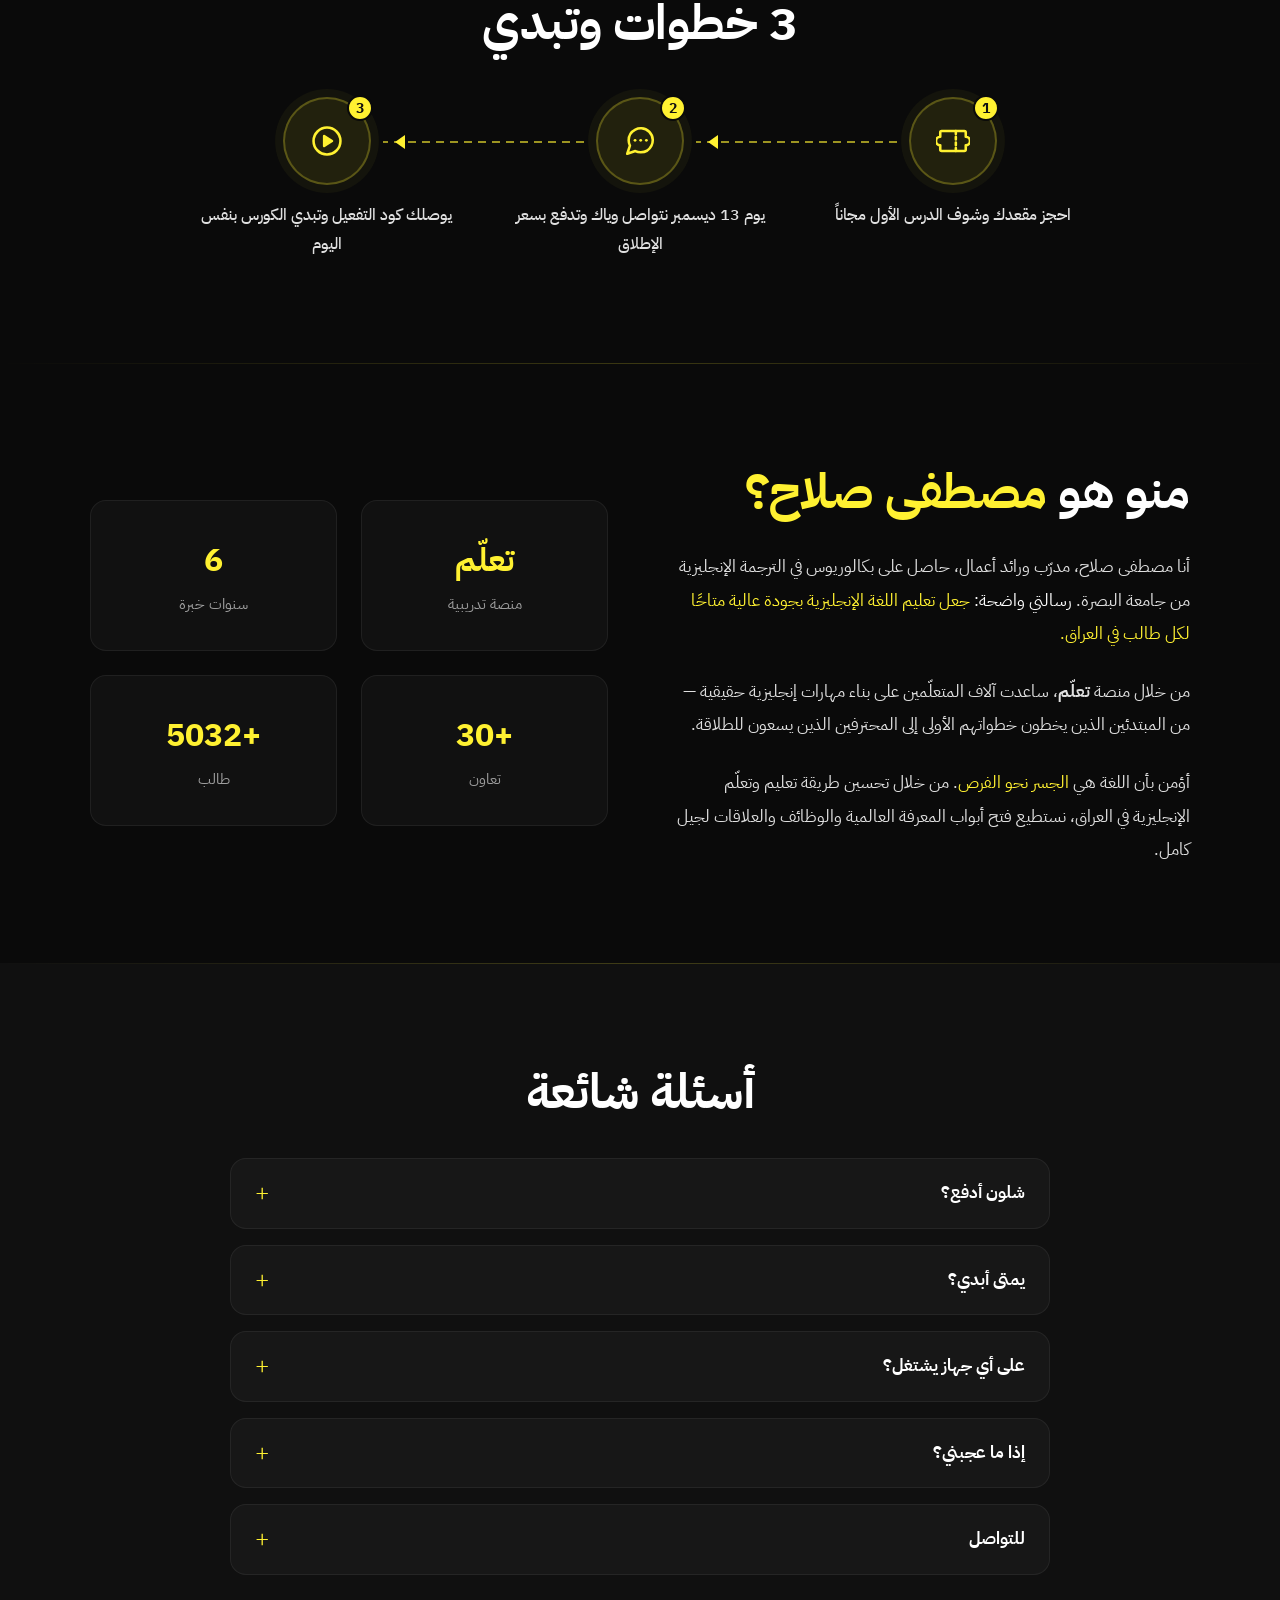
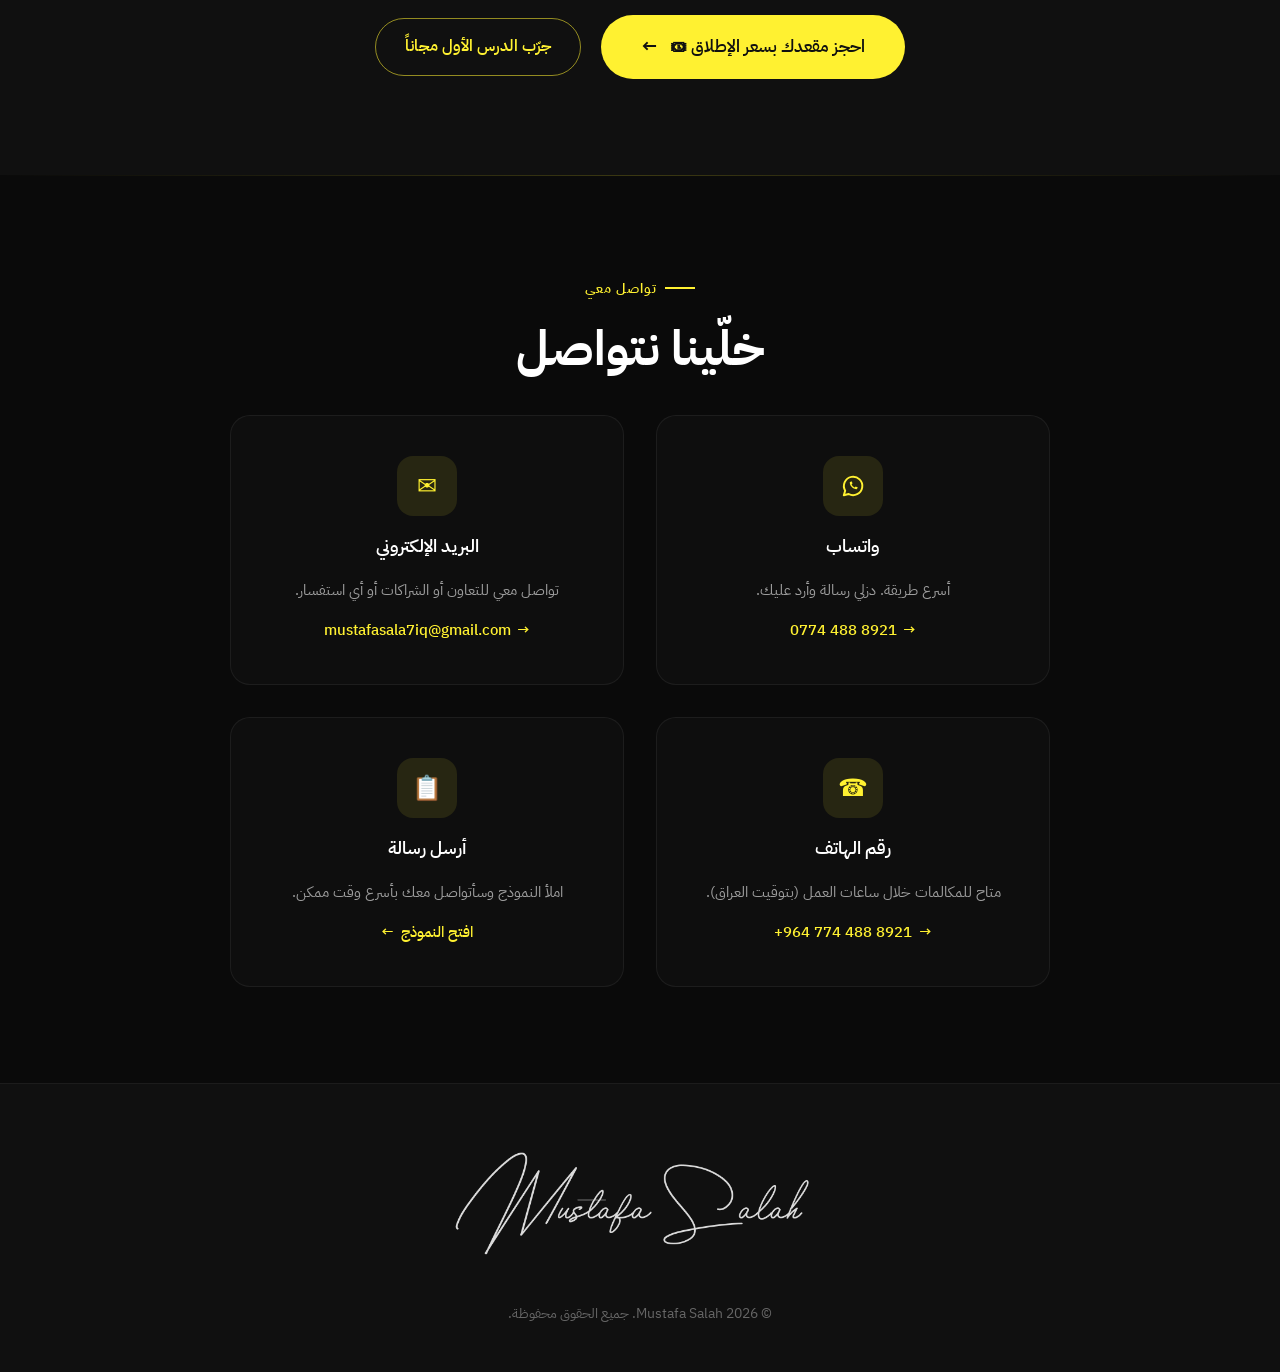
==== commit 9efd6719: "Landing: Speak 360 share preview, 6 years stat, post-launch price, WhatsApp - Title, description and" ====
--- a/index.html
+++ b/index.html
@@ -5,20 +5,22 @@
   <meta charset="UTF-8" />
   <meta name="viewport" content="width=device-width, initial-scale=1.0" />
   <title>Speak 360 — تعلّم تحچي إنكليزي بـ 3 أشهر | مصطفى صلاح</title>
+  <script>if (Date.now() >= Date.UTC(2026, 11, 13, 14, 0, 0)) document.documentElement.classList.add('launched');</script>
   <meta name="description"
-    content="كورس إنكليزي أونلاين ويا مصطفى صلاح: 28 محاضرة، واجب محاكاة يصححه المدرب، وملزمة تفاعلية. جرّب الدرس الأول مجاناً." />
-  <link rel="canonical" href="https://mustafasalah.net/" />
+    content="كورس Speak 360 من تَعَلَّم ويّا مصطفى صلاح: ما راح تحفظ قواعد، راح تعرف تحچي إنكليزي بـ 3 أشهر. جرّب الدرس الأول مجاناً." />
   <link rel="icon" href="favicon.svg" type="image/svg+xml" />
   <link rel="apple-touch-icon" href="apple-touch-icon.png" />
   <meta name="theme-color" content="#101010" />
 
+  <link rel="canonical" href="https://mustafasalah.net/" />
+
   <!-- Share preview (WhatsApp, Telegram, Facebook, X) -->
+  <meta property="og:url" content="https://mustafasalah.net/" />
+  <meta property="og:site_name" content="مصطفى صلاح" />
   <meta property="og:type" content="website" />
-  <meta property="og:url" content="https://mustafasalah.net/" />
-  <meta property="og:site_name" content="Mustafa Salah" />
   <meta property="og:title" content="Speak 360 — تعلّم تحچي إنكليزي بـ 3 أشهر" />
   <meta property="og:description"
-    content="كورس أونلاين ويا مصطفى صلاح: 28 محاضرة، واجب محاكاة يصححه المدرب، وملزمة تفاعلية. جرّب الدرس الأول مجاناً." />
+    content="كورس Speak 360 من تَعَلَّم ويّا مصطفى صلاح: ما راح تحفظ قواعد، راح تعرف تحچي إنكليزي بـ 3 أشهر. جرّب الدرس الأول مجاناً." />
   <meta property="og:image" content="https://mustafasalah.net/og-image.jpg" />
   <meta property="og:image:width" content="1200" />
   <meta property="og:image:height" content="630" />
@@ -55,18 +57,18 @@
       <div class="hero-content">
         <div class="hero-badge">
           <span class="dot"></span>
-          مؤسس تَعَلَّم ومدرّب لغة انكليزية
+          كورس <span dir="ltr">Speak 360</span> ويّا مصطفى صلاح
         </div>
         <h1 class="hero-title">
           تعلم اهم لغة بالعالم <br>
-          <span class="highlight" data-after="وابدي من اليوم!">ب39 ألف بدل 49!</span>
+          <span class="highlight"><span class="pre">ب39 ألف بدل 49!</span><span class="post">كورس كامل بـ 49 ألف</span></span>
         </h1>
         <p class="hero-subtitle">
           ما راح تحفظ قواعد، راح تعرف تحچي <strong class="hl-months">بـ 3 أشهر فقط</strong> من التَعَلُّم بمناهج تفاعلية.
         </p>
         <div class="cta-group">
         <a href="https://mustafasalah.net/learn/free?preorder=1&amp;src=landing" class="hero-cta js-src" id="enrollBtn">
-          احجز مقعدك بسعر الإطلاق 🎟
+          <span class="pre">احجز مقعدك بسعر الإطلاق 🎟</span><span class="post">سجّل هسه 🎟</span>
           <span class="arrow">←</span>
         </a>
         <a href="https://mustafasalah.net/learn/free?src=landing" class="btn-outline js-src">جرّب الدرس الأول مجاناً</a>
@@ -151,11 +153,11 @@
   <section class="section price-section" id="price">
     <div class="section-container" style="text-align: center;">
       <span class="section-label reveal" style="justify-content: center;">السعر</span>
-      <h2 class="section-title reveal" data-after="سعر الكورس">احجز بسعر الإطلاق</h2>
+      <h2 class="section-title reveal"><span class="pre">احجز بسعر الإطلاق</span><span class="post">سعر الكورس</span></h2>
       <div class="price-card reveal">
-        <div class="price-old" data-after="">49,000 دينار</div>
-        <div class="price-new" data-after="49,000 دينار">39,000 دينار</div>
-        <p class="price-note" data-after="تدفع مرة وحدة والكورس كامل إلك.">سعر الإطلاق للي يحجزون قبل 13 ديسمبر.</p>
+        <div class="price-old pre">49,000 دينار</div>
+        <div class="price-new"><span class="pre">39,000 دينار</span><span class="post">49,000 دينار</span></div>
+        <p class="price-note"><span class="pre">سعر الإطلاق للي يحجزون قبل 13 ديسمبر.</span><span class="post">سعر الإطلاق خلص. تقدر تسجّل هسه وتبدي بنفس اليوم.</span></p>
 
         <div class="countdown" id="countdown" aria-live="polite">
           <div class="cd-label">باقي على الإطلاق</div>
@@ -167,7 +169,7 @@
         </div>
         <div class="cta-group cta-center">
         <a href="https://mustafasalah.net/learn/free?preorder=1&amp;src=landing" class="hero-cta js-src">
-          احجز مقعدك بسعر الإطلاق 🎟
+          <span class="pre">احجز مقعدك بسعر الإطلاق 🎟</span><span class="post">سجّل هسه 🎟</span>
           <span class="arrow">←</span>
         </a>
         <a href="https://mustafasalah.net/learn/free?src=landing" class="btn-outline js-src">جرّب الدرس الأول مجاناً</a>
@@ -184,15 +186,15 @@
       <ol class="steps steps-3 reveal">
         <li class="step-card">
           <span class="step-icon"><svg viewBox="0 0 24 24" width="28" height="28" fill="none" stroke="currentColor" stroke-width="1.8" stroke-linecap="round" stroke-linejoin="round" aria-hidden="true"><path d="M3 9a2 2 0 0 0 0 6v3a1 1 0 0 0 1 1h16a1 1 0 0 0 1-1v-3a2 2 0 0 0 0-6V6a1 1 0 0 0-1-1H4a1 1 0 0 0-1 1z"/><path d="M14 5v14" stroke-dasharray="2 2"/></svg><span class="step-badge">1</span></span>
-          <p data-after="جرّب الدرس الأول مجاناً">احجز مقعدك وشوف الدرس الأول مجاناً</p>
+          <p><span class="pre">احجز مقعدك وشوف الدرس الأول مجاناً</span><span class="post">سجّل وشوف الدرس الأول مجاناً</span></p>
         </li>
         <li class="step-card">
           <span class="step-icon"><svg viewBox="0 0 24 24" width="28" height="28" fill="none" stroke="currentColor" stroke-width="1.8" stroke-linecap="round" stroke-linejoin="round" aria-hidden="true"><path d="M21 11.5a8.38 8.38 0 0 1-.9 3.8 8.5 8.5 0 0 1-7.6 4.7 8.38 8.38 0 0 1-3.8-.9L3 21l1.9-5.7a8.38 8.38 0 0 1-.9-3.8 8.5 8.5 0 0 1 4.7-7.6 8.38 8.38 0 0 1 3.8-.9h.5a8.48 8.48 0 0 1 8 8v.5z"/><circle cx="8.5" cy="11.5" r="1" fill="currentColor" stroke="none"/><circle cx="12.5" cy="11.5" r="1" fill="currentColor" stroke="none"/><circle cx="16.5" cy="11.5" r="1" fill="currentColor" stroke="none"/></svg><span class="step-badge">2</span></span>
-          <p data-after="ادفع كاش أو حوالة ويوصلك كود التفعيل">يوم 13 ديسمبر نتواصل وياك وتدفع بسعر الإطلاق</p>
+          <p><span class="pre">يوم 13 ديسمبر نتواصل وياك وتدفع بسعر الإطلاق</span><span class="post">نتواصل وياك وتدفع</span></p>
         </li>
         <li class="step-card">
           <span class="step-icon"><svg viewBox="0 0 24 24" width="28" height="28" fill="none" stroke="currentColor" stroke-width="1.8" stroke-linecap="round" stroke-linejoin="round" aria-hidden="true"><circle cx="12" cy="12" r="9.5"/><path d="M10 8.5l5.5 3.5-5.5 3.5z" fill="currentColor"/></svg><span class="step-badge">3</span></span>
-          <p data-after="تبدي الكورس بنفس اليوم">يوصلك كود التفعيل وتبدي الكورس بنفس اليوم</p>
+          <p>يوصلك كود التفعيل وتبدي الكورس بنفس اليوم</p>
         </li>
       </ol>
     </div>
@@ -205,13 +207,19 @@
         <div class="about-text reveal">
           <h2 class="section-title">منو هو <span class="highlight">مصطفى صلاح؟</span></h2>
           <p>
-            أنا مصطفى صلاح، خريج ترجمة إنكليزية من جامعة البصرة، ومؤسس منصة <strong>تعلّم</strong>.
+            أنا مصطفى صلاح، مدرّب ورائد أعمال، حاصل على بكالوريوس في الترجمة الإنجليزية
+            من جامعة البصرة. <span style="color: var(--white);">رسالتي واضحة:</span> <span class="hl-yellow">جعل تعليم اللغة الإنجليزية بجودة عالية
+            متاحًا لكل طالب في العراق.</span>
           </p>
           <p>
-            عندي 6 سنين خبرة بتدريس الإنكليزي، ودرّبت آلاف الطلاب من كل العراق، من اللي يبدون من الصفر لحد الموظفين.
+            من خلال منصة <strong>تعلّم</strong>، ساعدت آلاف المتعلّمين على بناء مهارات
+            إنجليزية حقيقية — من المبتدئين الذين يخطون خطواتهم الأولى إلى المحترفين
+            الذين يسعون للطلاقة.
           </p>
           <p>
-            هدفي بسيط: <span class="hl-yellow">كل واحد بالعراق يكدر يتعلم إنكليزي زين وبسعر يناسبه.</span>
+            أؤمن بأن اللغة هي <span class="hl-yellow">الجسر نحو الفرص</span>. من خلال تحسين طريقة تعليم وتعلّم
+            الإنجليزية في العراق، نستطيع فتح أبواب المعرفة العالمية والوظائف
+            والعلاقات لجيل كامل.
           </p>
         </div>
         <div class="about-stats reveal">
@@ -221,7 +229,7 @@
           </div>
           <div class="stat-card">
             <div class="stat-number">6</div>
-            <div class="stat-label">سنين خبرة</div>
+            <div class="stat-label">سنوات خبرة</div>
           </div>
           <div class="stat-card">
             <div class="stat-number">+30</div>
@@ -243,7 +251,7 @@
       <div class="chapters reveal">
         <details class="chapter faq-item">
           <summary><span class="chapter-name faq-q">شلون أدفع؟</span></summary>
-          <p class="faq-a" data-after="كاش ويا المندوب (+5,000 توصيل) أو حوالة إلكترونية.">كاش ويا المندوب (+5,000 توصيل) أو حوالة إلكترونية، يوم الإطلاق.</p>
+          <p class="faq-a">كاش ويا المندوب (+5,000 توصيل) أو حوالة إلكترونية<span class="pre">، يوم الإطلاق</span>.</p>
         </details>
         <details class="chapter faq-item">
           <summary><span class="chapter-name faq-q">يمتى أبدي؟</span></summary>
@@ -264,7 +272,7 @@
       </div>
       <div class="cta-group cta-center faq-cta reveal">
         <a href="https://mustafasalah.net/learn/free?preorder=1&amp;src=landing" class="hero-cta js-src">
-          احجز مقعدك بسعر الإطلاق 🎟
+          <span class="pre">احجز مقعدك بسعر الإطلاق 🎟</span><span class="post">سجّل هسه 🎟</span>
           <span class="arrow">←</span>
         </a>
         <a href="https://mustafasalah.net/learn/free?src=landing" class="btn-outline js-src">جرّب الدرس الأول مجاناً</a>
@@ -277,11 +285,44 @@
     <div class="section-container" style="text-align: center;">
       <span class="section-label reveal" style="justify-content: center;">تواصل معي</span>
       <h2 class="section-title reveal">خلّينا نتواصل</h2>
-      <p class="contact-lead reveal">عندك سؤال؟ دزلي على الواتساب وأرد عليك.</p>
-      <div class="contact-row reveal">
-        <a href="https://wa.me/9647744888921" class="contact-pill contact-pill-main" target="_blank" rel="noopener noreferrer"><svg viewBox="0 0 24 24" width="20" height="20" fill="currentColor" aria-hidden="true"><path d="M12 2a10 10 0 0 0-8.6 15.1L2 22l5-1.3A10 10 0 1 0 12 2zm0 18.2a8.2 8.2 0 0 1-4.2-1.2l-.3-.2-3 .8.8-2.9-.2-.3A8.2 8.2 0 1 1 12 20.2zm4.5-6.1c-.2-.1-1.5-.7-1.7-.8s-.4-.1-.6.1-.7.8-.8 1-.3.2-.5.1a6.7 6.7 0 0 1-3.3-2.9c-.3-.4.2-.4.7-1.4a.5.5 0 0 0 0-.4l-.8-1.8c-.2-.5-.4-.4-.6-.4h-.5a1 1 0 0 0-.7.3 3 3 0 0 0-.9 2.2 5.2 5.2 0 0 0 1.1 2.7 11.8 11.8 0 0 0 4.5 4c1.7.7 2.3.8 3.2.6a2.7 2.7 0 0 0 1.7-1.2 2.2 2.2 0 0 0 .2-1.2c-.1-.1-.3-.2-.5-.3z"/></svg> واتساب</a>
-        <a href="tel:+9647744888921" class="contact-pill" dir="ltr">0774 488 8921</a>
-        <a href="mailto:mustafasala7iq@gmail.com" class="contact-pill" dir="ltr">mustafasala7iq@gmail.com</a>
+      <div class="contact-grid reveal">
+        <!-- WhatsApp -->
+        <div class="contact-card">
+          <div class="contact-icon"><svg viewBox="0 0 24 24" width="26" height="26" fill="none" stroke="currentColor" stroke-width="1.8" stroke-linecap="round" stroke-linejoin="round" aria-hidden="true"><path d="M3.5 20.5l1.3-4.2A8.5 8.5 0 1 1 8 19.4z"/><path d="M9 8.6c0 3.4 2.9 6.4 6.4 6.4l1.1-1.6-2-1-1 .9a5 5 0 0 1-2.8-2.8l.9-1-1-2z" fill="currentColor" stroke="none"/></svg></div>
+          <h3>واتساب</h3>
+          <p>أسرع طريقة. دزلي رسالة وأرد عليك.</p>
+          <a href="https://wa.me/9647744888921" class="contact-link" dir="ltr" target="_blank" rel="noopener noreferrer">
+            0774 488 8921 <span>→</span>
+          </a>
+        </div>
+        <!-- Email -->
+        <div class="contact-card">
+          <div class="contact-icon">✉</div>
+          <h3>البريد الإلكتروني</h3>
+          <p>تواصل معي للتعاون أو الشراكات أو أي استفسار.</p>
+          <a href="mailto:mustafasala7iq@gmail.com" class="contact-link" dir="ltr">
+            mustafasala7iq@gmail.com <span>→</span>
+          </a>
+        </div>
+        <!-- Phone -->
+        <div class="contact-card">
+          <div class="contact-icon">☎</div>
+          <h3>رقم الهاتف</h3>
+          <p>متاح للمكالمات خلال ساعات العمل (بتوقيت العراق).</p>
+          <a href="tel:+9647744888921" class="contact-link" dir="ltr">
+            +964 774 488 8921 <span>→</span>
+          </a>
+        </div>
+        <!-- Google Form -->
+        <div class="contact-card">
+          <div class="contact-icon">📋</div>
+          <h3>أرسل رسالة</h3>
+          <p>املأ النموذج وسأتواصل معك بأسرع وقت ممكن.</p>
+          <a href="https://docs.google.com/forms/d/13ZUZqCmBGMQcJB7MeO0cHFCkAbfkSeQ7AxiD7_lYfg4/viewform"
+            class="contact-link" target="_blank" rel="noopener noreferrer">
+            افتح النموذج <span>←</span>
+          </a>
+        </div>
       </div>
     </div>
   </section>
@@ -293,8 +334,9 @@
   </footer>
 
   <!-- Sticky reserve button (phones only) -->
-  <div class="sticky-cta" id="stickyCta">
-    <a href="https://mustafasalah.net/learn/free?preorder=1&amp;src=landing" class="hero-cta js-src">احجز مقعدك بسعر الإطلاق 🎟</a>
+  <div class="sticky-cta is-wa" id="stickyCta">
+    <a href="https://mustafasalah.net/learn/free?preorder=1&amp;src=landing" class="hero-cta js-src"><span class="pre">احجز مقعدك بسعر الإطلاق 🎟</span><span class="post">سجّل هسه 🎟</span></a>
+    <a href="https://wa.me/9647744888921" class="sticky-wa" target="_blank" rel="noopener noreferrer" aria-label="راسلني واتساب"><svg viewBox="0 0 24 24" width="26" height="26" fill="none" stroke="currentColor" stroke-width="1.8" stroke-linecap="round" stroke-linejoin="round" aria-hidden="true"><path d="M3.5 20.5l1.3-4.2A8.5 8.5 0 1 1 8 19.4z"/><path d="M9 8.6c0 3.4 2.9 6.4 6.4 6.4l1.1-1.6-2-1-1 .9a5 5 0 0 1-2.8-2.8l.9-1-1-2z" fill="currentColor" stroke="none"/></svg></a>
   </div>
 
   <script src="script2.js"></script>
--- a/style.css
+++ b/style.css
@@ -1812,8 +1812,7 @@
   }
 
   .steps-3 .step-card p {
-    font-size: 0.9rem;
-    line-height: 1.55;
+    font-size: 0.78rem;
   }
 }
 
@@ -1962,53 +1961,31 @@
 }
 
 /* ========================================
-   Compact contact row
+   Launch switch: .pre shows before 13 Dec 2026 5 PM Baghdad, .post after
    ======================================== */
-.contact-lead {
-  color: var(--gray-200);
-  font-size: 1.05rem;
-  margin-bottom: 1.5rem;
-}
-
-.contact-row {
-  display: flex;
-  flex-wrap: wrap;
-  justify-content: center;
-  gap: 0.75rem;
-}
-
-.contact-pill {
-  display: inline-flex;
-  align-items: center;
-  gap: 0.5rem;
-  padding: 0.75rem 1.4rem;
-  border: 1px solid rgba(255, 255, 255, 0.15);
-  border-radius: 999px;
-  color: var(--white);
-  text-decoration: none;
-  font-weight: 500;
-  font-size: 0.95rem;
-  transition: var(--transition);
-}
-
-.contact-pill:hover {
-  border-color: var(--yellow);
-  color: var(--yellow);
-}
-
-.contact-pill-main {
-  background: var(--yellow);
-  border-color: var(--yellow);
-  color: var(--black);
-  font-weight: 700;
-}
-
-.contact-pill-main:hover {
-  color: var(--black);
-  box-shadow: var(--shadow-glow);
-}
-
-@media (max-width: 600px) {
-  .contact-row { flex-direction: column; align-items: stretch; }
-  .contact-pill { justify-content: center; }
-}
+.post { display: none; }
+html.launched .pre { display: none; }
+html.launched .post { display: inline; }
+
+/* WhatsApp: contact grid is 2x2, plus a compact button in the phone sticky bar */
+.contact-grid { grid-template-columns: repeat(2, 1fr); max-width: 820px; margin-left: auto; margin-right: auto; }
+@media (max-width: 768px) { .contact-grid { grid-template-columns: 1fr; } }
+
+.sticky-wa { display: none; }
+@media (max-width: 768px) {
+  .sticky-cta.is-wa { display: flex; gap: 0.6rem; align-items: center; }
+  .sticky-cta.is-wa .hero-cta { flex: 1; width: auto; }
+  .sticky-wa {
+    display: flex;
+    flex: none;
+    width: 50px;
+    height: 50px;
+    border-radius: 14px;
+    align-items: center;
+    justify-content: center;
+    color: var(--yellow);
+    border: 1px solid rgba(255, 241, 49, 0.35);
+    background: rgba(255, 241, 49, 0.06);
+  }
+  .sticky-wa:active { background: var(--yellow); color: var(--black); }
+}
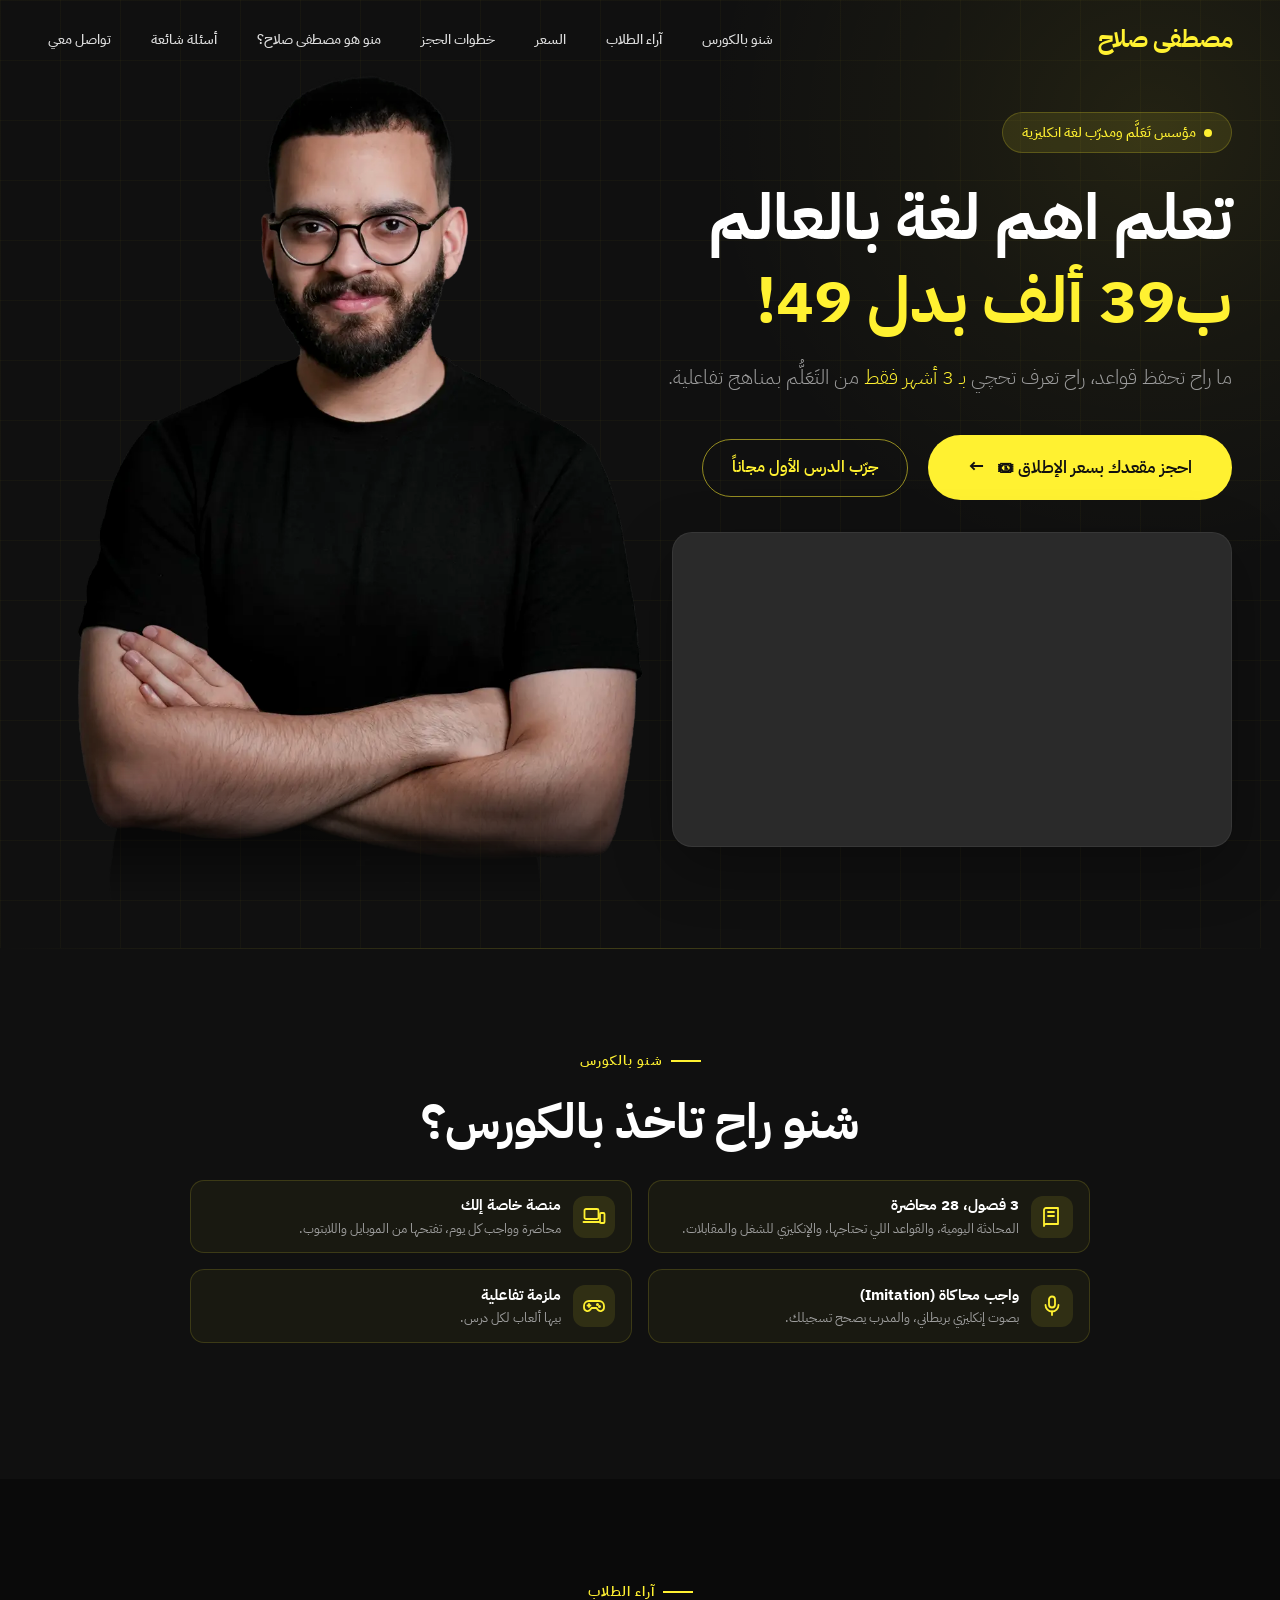
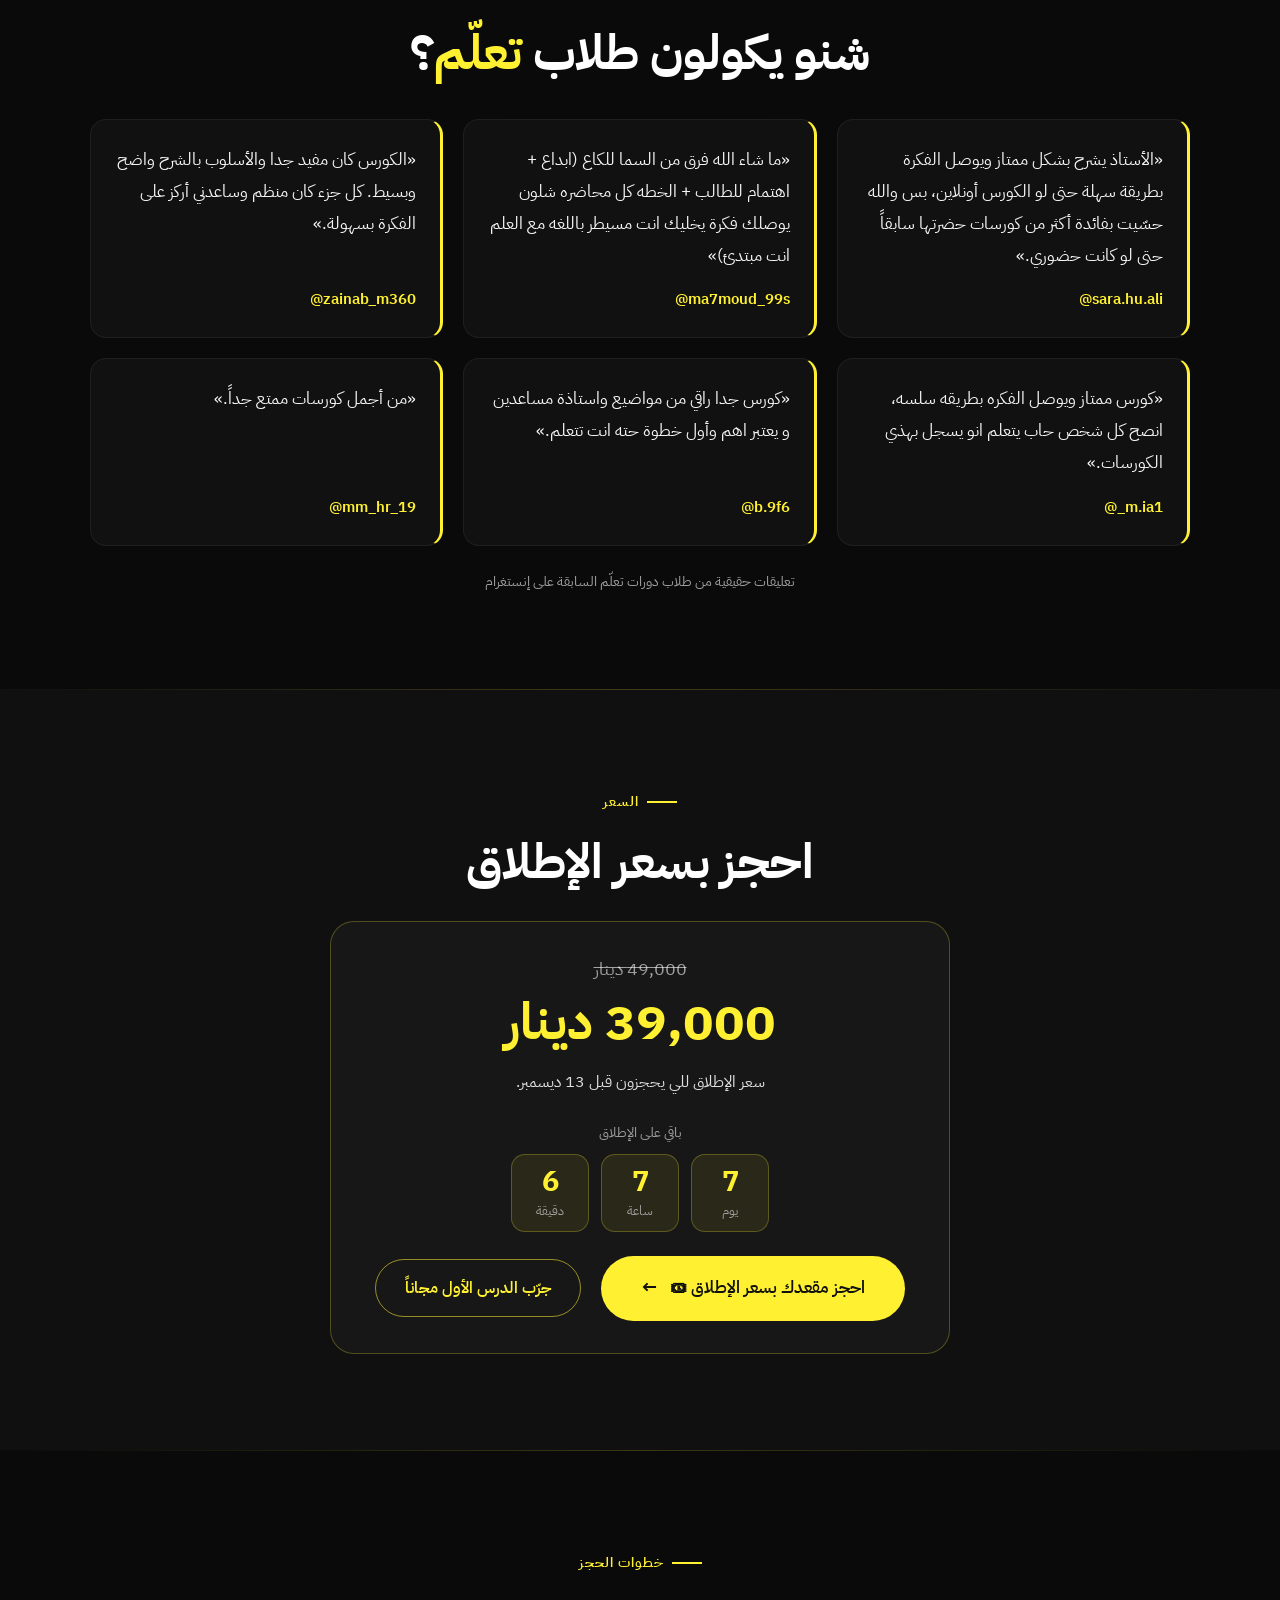
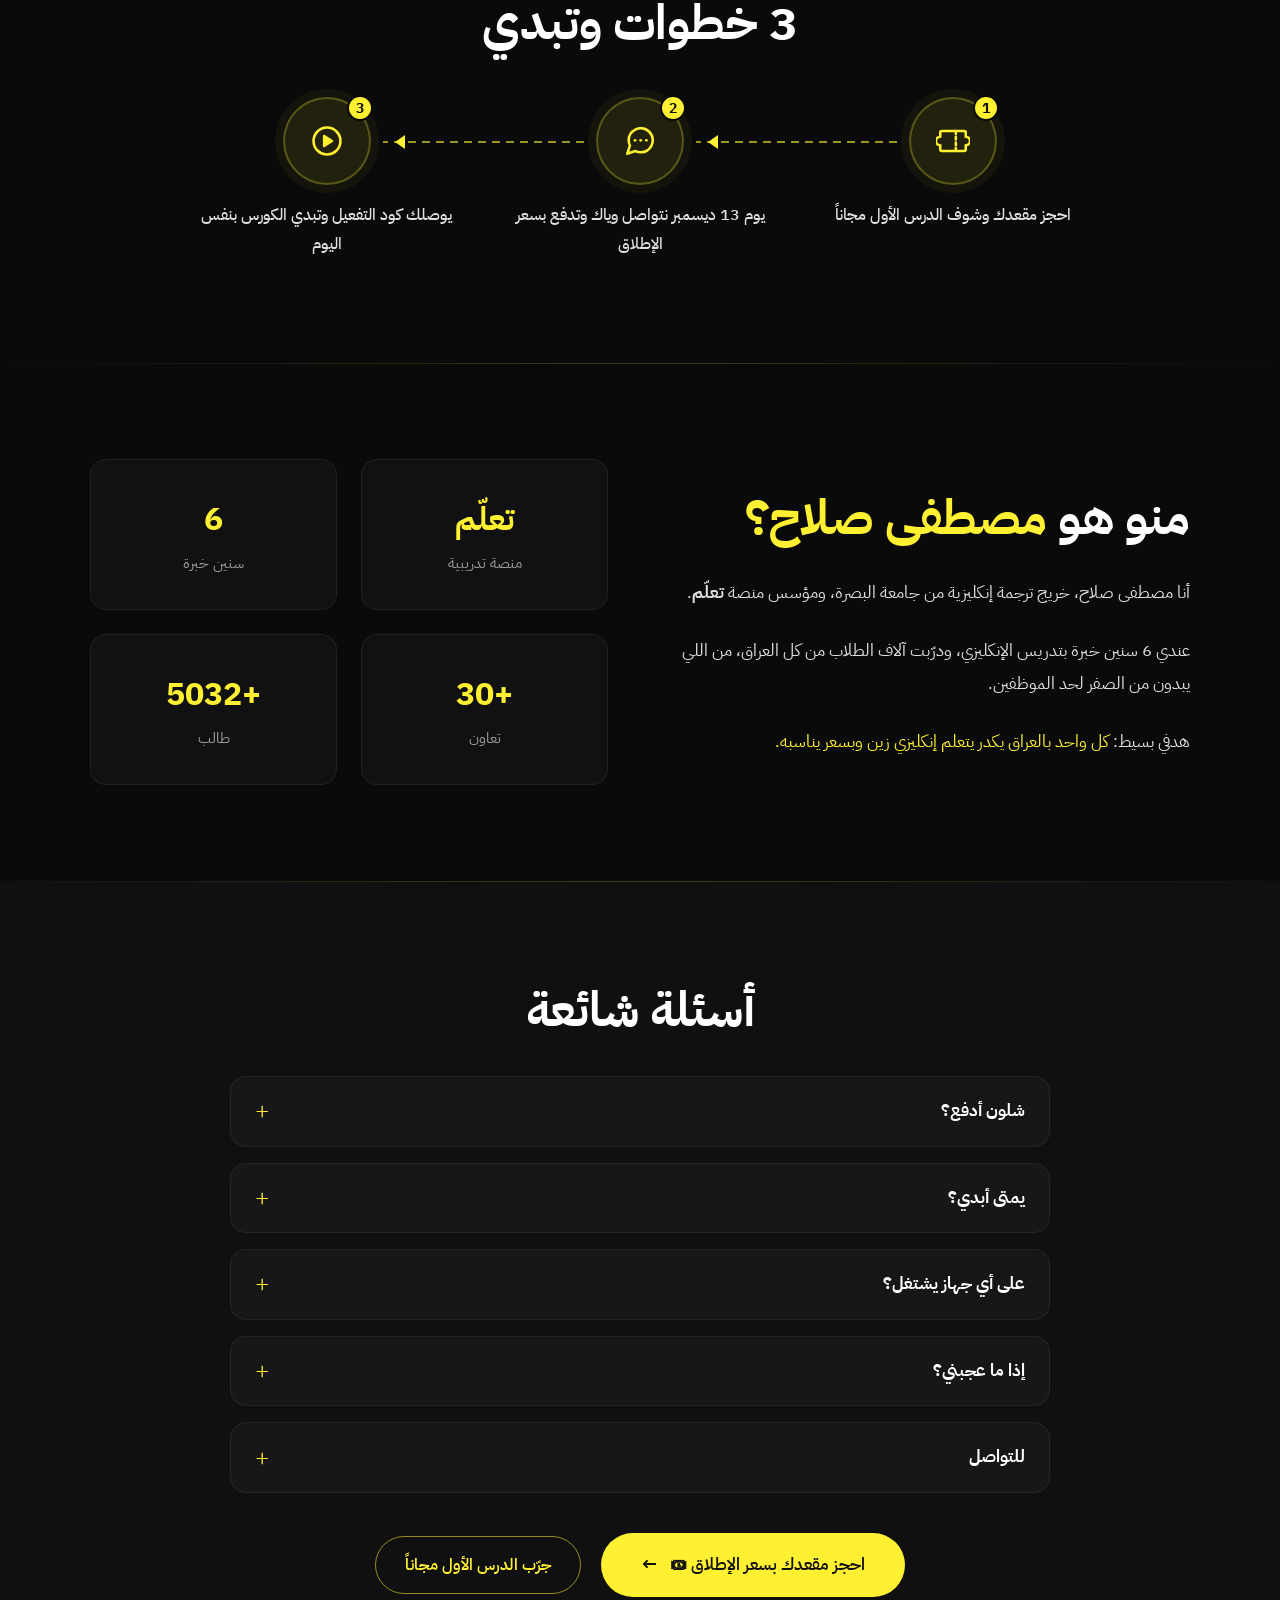
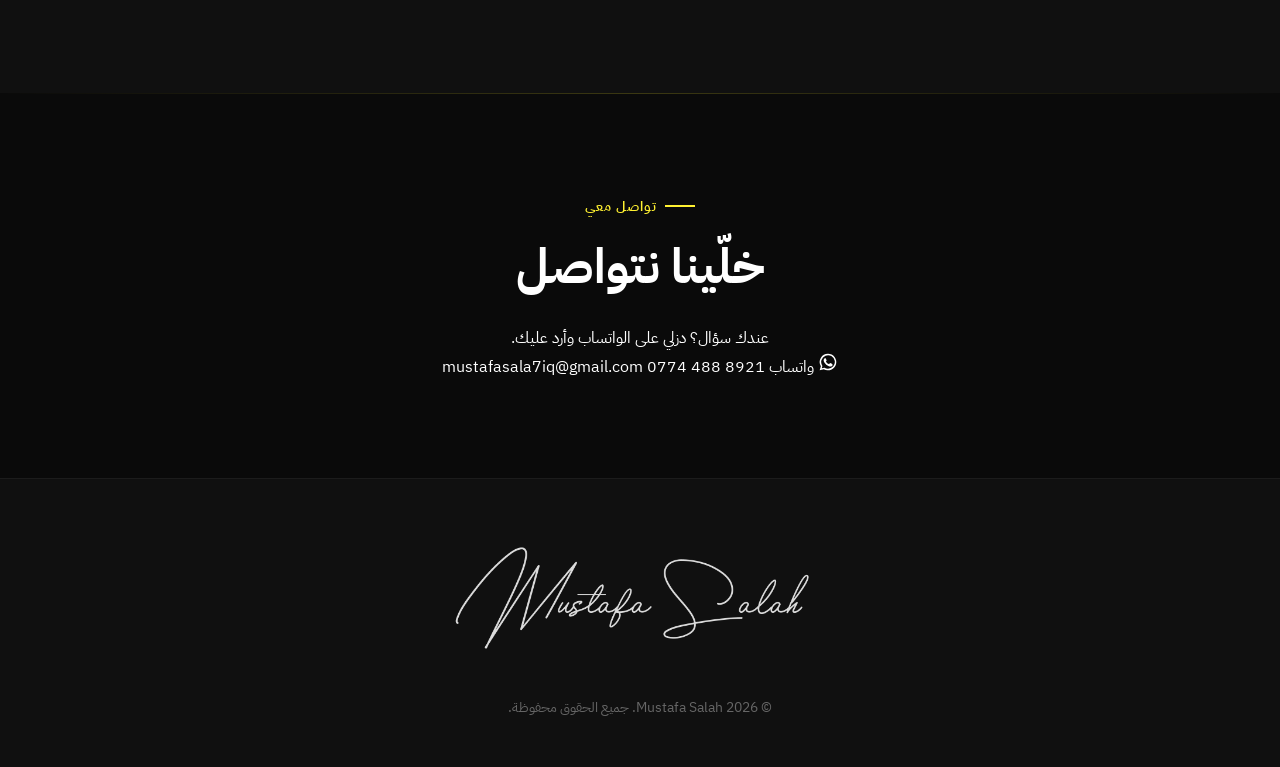
==== commit 3ef8fe1a: "Add Meta Pixel to landing and learn pages - PageView on the landing page and /learn - Landing: Click" ====
--- a/index.html
+++ b/index.html
@@ -5,22 +5,20 @@
   <meta charset="UTF-8" />
   <meta name="viewport" content="width=device-width, initial-scale=1.0" />
   <title>Speak 360 — تعلّم تحچي إنكليزي بـ 3 أشهر | مصطفى صلاح</title>
-  <script>if (Date.now() >= Date.UTC(2026, 11, 13, 14, 0, 0)) document.documentElement.classList.add('launched');</script>
   <meta name="description"
-    content="كورس Speak 360 من تَعَلَّم ويّا مصطفى صلاح: ما راح تحفظ قواعد، راح تعرف تحچي إنكليزي بـ 3 أشهر. جرّب الدرس الأول مجاناً." />
+    content="كورس إنكليزي أونلاين ويا مصطفى صلاح: 28 محاضرة، واجب محاكاة يصححه المدرب، وملزمة تفاعلية. جرّب الدرس الأول مجاناً." />
+  <link rel="canonical" href="https://mustafasalah.net/" />
   <link rel="icon" href="favicon.svg" type="image/svg+xml" />
   <link rel="apple-touch-icon" href="apple-touch-icon.png" />
   <meta name="theme-color" content="#101010" />
 
-  <link rel="canonical" href="https://mustafasalah.net/" />
-
   <!-- Share preview (WhatsApp, Telegram, Facebook, X) -->
+  <meta property="og:type" content="website" />
   <meta property="og:url" content="https://mustafasalah.net/" />
-  <meta property="og:site_name" content="مصطفى صلاح" />
-  <meta property="og:type" content="website" />
+  <meta property="og:site_name" content="Mustafa Salah" />
   <meta property="og:title" content="Speak 360 — تعلّم تحچي إنكليزي بـ 3 أشهر" />
   <meta property="og:description"
-    content="كورس Speak 360 من تَعَلَّم ويّا مصطفى صلاح: ما راح تحفظ قواعد، راح تعرف تحچي إنكليزي بـ 3 أشهر. جرّب الدرس الأول مجاناً." />
+    content="كورس أونلاين ويا مصطفى صلاح: 28 محاضرة، واجب محاكاة يصححه المدرب، وملزمة تفاعلية. جرّب الدرس الأول مجاناً." />
   <meta property="og:image" content="https://mustafasalah.net/og-image.jpg" />
   <meta property="og:image:width" content="1200" />
   <meta property="og:image:height" content="630" />
@@ -28,6 +26,19 @@
   <meta name="twitter:card" content="summary_large_image" />
 
   <link rel="stylesheet" href="style.css" />
+  <!-- Meta Pixel -->
+  <script>
+    !function(f,b,e,v,n,t,s){if(f.fbq)return;n=f.fbq=function(){n.callMethod?
+    n.callMethod.apply(n,arguments):n.queue.push(arguments)};if(!f._fbq)f._fbq=n;
+    n.push=n;n.loaded=!0;n.version='2.0';n.queue=[];t=b.createElement(e);t.async=!0;
+    t.src=v;s=b.getElementsByTagName(e)[0];s.parentNode.insertBefore(t,s)}(window,
+    document,'script','https://connect.facebook.net/en_US/fbevents.js');
+    fbq('init', '1276107000741413');
+    fbq('track', 'PageView');
+  </script>
+  <noscript><img height="1" width="1" style="display:none" alt=""
+    src="https://www.facebook.com/tr?id=1276107000741413&ev=PageView&noscript=1" /></noscript>
+  <!-- End Meta Pixel -->
 </head>
 
 <body>
@@ -57,18 +68,18 @@
       <div class="hero-content">
         <div class="hero-badge">
           <span class="dot"></span>
-          كورس <span dir="ltr">Speak 360</span> ويّا مصطفى صلاح
+          مؤسس تَعَلَّم ومدرّب لغة انكليزية
         </div>
         <h1 class="hero-title">
           تعلم اهم لغة بالعالم <br>
-          <span class="highlight"><span class="pre">ب39 ألف بدل 49!</span><span class="post">كورس كامل بـ 49 ألف</span></span>
+          <span class="highlight" data-after="وابدي من اليوم!">ب39 ألف بدل 49!</span>
         </h1>
         <p class="hero-subtitle">
           ما راح تحفظ قواعد، راح تعرف تحچي <strong class="hl-months">بـ 3 أشهر فقط</strong> من التَعَلُّم بمناهج تفاعلية.
         </p>
         <div class="cta-group">
         <a href="https://mustafasalah.net/learn/free?preorder=1&amp;src=landing" class="hero-cta js-src" id="enrollBtn">
-          <span class="pre">احجز مقعدك بسعر الإطلاق 🎟</span><span class="post">سجّل هسه 🎟</span>
+          احجز مقعدك بسعر الإطلاق 🎟
           <span class="arrow">←</span>
         </a>
         <a href="https://mustafasalah.net/learn/free?src=landing" class="btn-outline js-src">جرّب الدرس الأول مجاناً</a>
@@ -153,11 +164,11 @@
   <section class="section price-section" id="price">
     <div class="section-container" style="text-align: center;">
       <span class="section-label reveal" style="justify-content: center;">السعر</span>
-      <h2 class="section-title reveal"><span class="pre">احجز بسعر الإطلاق</span><span class="post">سعر الكورس</span></h2>
+      <h2 class="section-title reveal" data-after="سعر الكورس">احجز بسعر الإطلاق</h2>
       <div class="price-card reveal">
-        <div class="price-old pre">49,000 دينار</div>
-        <div class="price-new"><span class="pre">39,000 دينار</span><span class="post">49,000 دينار</span></div>
-        <p class="price-note"><span class="pre">سعر الإطلاق للي يحجزون قبل 13 ديسمبر.</span><span class="post">سعر الإطلاق خلص. تقدر تسجّل هسه وتبدي بنفس اليوم.</span></p>
+        <div class="price-old" data-after="">49,000 دينار</div>
+        <div class="price-new" data-after="49,000 دينار">39,000 دينار</div>
+        <p class="price-note" data-after="تدفع مرة وحدة والكورس كامل إلك.">سعر الإطلاق للي يحجزون قبل 13 ديسمبر.</p>
 
         <div class="countdown" id="countdown" aria-live="polite">
           <div class="cd-label">باقي على الإطلاق</div>
@@ -169,7 +180,7 @@
         </div>
         <div class="cta-group cta-center">
         <a href="https://mustafasalah.net/learn/free?preorder=1&amp;src=landing" class="hero-cta js-src">
-          <span class="pre">احجز مقعدك بسعر الإطلاق 🎟</span><span class="post">سجّل هسه 🎟</span>
+          احجز مقعدك بسعر الإطلاق 🎟
           <span class="arrow">←</span>
         </a>
         <a href="https://mustafasalah.net/learn/free?src=landing" class="btn-outline js-src">جرّب الدرس الأول مجاناً</a>
@@ -186,15 +197,15 @@
       <ol class="steps steps-3 reveal">
         <li class="step-card">
           <span class="step-icon"><svg viewBox="0 0 24 24" width="28" height="28" fill="none" stroke="currentColor" stroke-width="1.8" stroke-linecap="round" stroke-linejoin="round" aria-hidden="true"><path d="M3 9a2 2 0 0 0 0 6v3a1 1 0 0 0 1 1h16a1 1 0 0 0 1-1v-3a2 2 0 0 0 0-6V6a1 1 0 0 0-1-1H4a1 1 0 0 0-1 1z"/><path d="M14 5v14" stroke-dasharray="2 2"/></svg><span class="step-badge">1</span></span>
-          <p><span class="pre">احجز مقعدك وشوف الدرس الأول مجاناً</span><span class="post">سجّل وشوف الدرس الأول مجاناً</span></p>
+          <p data-after="جرّب الدرس الأول مجاناً">احجز مقعدك وشوف الدرس الأول مجاناً</p>
         </li>
         <li class="step-card">
           <span class="step-icon"><svg viewBox="0 0 24 24" width="28" height="28" fill="none" stroke="currentColor" stroke-width="1.8" stroke-linecap="round" stroke-linejoin="round" aria-hidden="true"><path d="M21 11.5a8.38 8.38 0 0 1-.9 3.8 8.5 8.5 0 0 1-7.6 4.7 8.38 8.38 0 0 1-3.8-.9L3 21l1.9-5.7a8.38 8.38 0 0 1-.9-3.8 8.5 8.5 0 0 1 4.7-7.6 8.38 8.38 0 0 1 3.8-.9h.5a8.48 8.48 0 0 1 8 8v.5z"/><circle cx="8.5" cy="11.5" r="1" fill="currentColor" stroke="none"/><circle cx="12.5" cy="11.5" r="1" fill="currentColor" stroke="none"/><circle cx="16.5" cy="11.5" r="1" fill="currentColor" stroke="none"/></svg><span class="step-badge">2</span></span>
-          <p><span class="pre">يوم 13 ديسمبر نتواصل وياك وتدفع بسعر الإطلاق</span><span class="post">نتواصل وياك وتدفع</span></p>
+          <p data-after="ادفع كاش أو حوالة ويوصلك كود التفعيل">يوم 13 ديسمبر نتواصل وياك وتدفع بسعر الإطلاق</p>
         </li>
         <li class="step-card">
           <span class="step-icon"><svg viewBox="0 0 24 24" width="28" height="28" fill="none" stroke="currentColor" stroke-width="1.8" stroke-linecap="round" stroke-linejoin="round" aria-hidden="true"><circle cx="12" cy="12" r="9.5"/><path d="M10 8.5l5.5 3.5-5.5 3.5z" fill="currentColor"/></svg><span class="step-badge">3</span></span>
-          <p>يوصلك كود التفعيل وتبدي الكورس بنفس اليوم</p>
+          <p data-after="تبدي الكورس بنفس اليوم">يوصلك كود التفعيل وتبدي الكورس بنفس اليوم</p>
         </li>
       </ol>
     </div>
@@ -207,19 +218,13 @@
         <div class="about-text reveal">
           <h2 class="section-title">منو هو <span class="highlight">مصطفى صلاح؟</span></h2>
           <p>
-            أنا مصطفى صلاح، مدرّب ورائد أعمال، حاصل على بكالوريوس في الترجمة الإنجليزية
-            من جامعة البصرة. <span style="color: var(--white);">رسالتي واضحة:</span> <span class="hl-yellow">جعل تعليم اللغة الإنجليزية بجودة عالية
-            متاحًا لكل طالب في العراق.</span>
+            أنا مصطفى صلاح، خريج ترجمة إنكليزية من جامعة البصرة، ومؤسس منصة <strong>تعلّم</strong>.
           </p>
           <p>
-            من خلال منصة <strong>تعلّم</strong>، ساعدت آلاف المتعلّمين على بناء مهارات
-            إنجليزية حقيقية — من المبتدئين الذين يخطون خطواتهم الأولى إلى المحترفين
-            الذين يسعون للطلاقة.
+            عندي 6 سنين خبرة بتدريس الإنكليزي، ودرّبت آلاف الطلاب من كل العراق، من اللي يبدون من الصفر لحد الموظفين.
           </p>
           <p>
-            أؤمن بأن اللغة هي <span class="hl-yellow">الجسر نحو الفرص</span>. من خلال تحسين طريقة تعليم وتعلّم
-            الإنجليزية في العراق، نستطيع فتح أبواب المعرفة العالمية والوظائف
-            والعلاقات لجيل كامل.
+            هدفي بسيط: <span class="hl-yellow">كل واحد بالعراق يكدر يتعلم إنكليزي زين وبسعر يناسبه.</span>
           </p>
         </div>
         <div class="about-stats reveal">
@@ -229,7 +234,7 @@
           </div>
           <div class="stat-card">
             <div class="stat-number">6</div>
-            <div class="stat-label">سنوات خبرة</div>
+            <div class="stat-label">سنين خبرة</div>
           </div>
           <div class="stat-card">
             <div class="stat-number">+30</div>
@@ -251,7 +256,7 @@
       <div class="chapters reveal">
         <details class="chapter faq-item">
           <summary><span class="chapter-name faq-q">شلون أدفع؟</span></summary>
-          <p class="faq-a">كاش ويا المندوب (+5,000 توصيل) أو حوالة إلكترونية<span class="pre">، يوم الإطلاق</span>.</p>
+          <p class="faq-a" data-after="كاش ويا المندوب (+5,000 توصيل) أو حوالة إلكترونية.">كاش ويا المندوب (+5,000 توصيل) أو حوالة إلكترونية، يوم الإطلاق.</p>
         </details>
         <details class="chapter faq-item">
           <summary><span class="chapter-name faq-q">يمتى أبدي؟</span></summary>
@@ -272,7 +277,7 @@
       </div>
       <div class="cta-group cta-center faq-cta reveal">
         <a href="https://mustafasalah.net/learn/free?preorder=1&amp;src=landing" class="hero-cta js-src">
-          <span class="pre">احجز مقعدك بسعر الإطلاق 🎟</span><span class="post">سجّل هسه 🎟</span>
+          احجز مقعدك بسعر الإطلاق 🎟
           <span class="arrow">←</span>
         </a>
         <a href="https://mustafasalah.net/learn/free?src=landing" class="btn-outline js-src">جرّب الدرس الأول مجاناً</a>
@@ -285,44 +290,11 @@
     <div class="section-container" style="text-align: center;">
       <span class="section-label reveal" style="justify-content: center;">تواصل معي</span>
       <h2 class="section-title reveal">خلّينا نتواصل</h2>
-      <div class="contact-grid reveal">
-        <!-- WhatsApp -->
-        <div class="contact-card">
-          <div class="contact-icon"><svg viewBox="0 0 24 24" width="26" height="26" fill="none" stroke="currentColor" stroke-width="1.8" stroke-linecap="round" stroke-linejoin="round" aria-hidden="true"><path d="M3.5 20.5l1.3-4.2A8.5 8.5 0 1 1 8 19.4z"/><path d="M9 8.6c0 3.4 2.9 6.4 6.4 6.4l1.1-1.6-2-1-1 .9a5 5 0 0 1-2.8-2.8l.9-1-1-2z" fill="currentColor" stroke="none"/></svg></div>
-          <h3>واتساب</h3>
-          <p>أسرع طريقة. دزلي رسالة وأرد عليك.</p>
-          <a href="https://wa.me/9647744888921" class="contact-link" dir="ltr" target="_blank" rel="noopener noreferrer">
-            0774 488 8921 <span>→</span>
-          </a>
-        </div>
-        <!-- Email -->
-        <div class="contact-card">
-          <div class="contact-icon">✉</div>
-          <h3>البريد الإلكتروني</h3>
-          <p>تواصل معي للتعاون أو الشراكات أو أي استفسار.</p>
-          <a href="mailto:mustafasala7iq@gmail.com" class="contact-link" dir="ltr">
-            mustafasala7iq@gmail.com <span>→</span>
-          </a>
-        </div>
-        <!-- Phone -->
-        <div class="contact-card">
-          <div class="contact-icon">☎</div>
-          <h3>رقم الهاتف</h3>
-          <p>متاح للمكالمات خلال ساعات العمل (بتوقيت العراق).</p>
-          <a href="tel:+9647744888921" class="contact-link" dir="ltr">
-            +964 774 488 8921 <span>→</span>
-          </a>
-        </div>
-        <!-- Google Form -->
-        <div class="contact-card">
-          <div class="contact-icon">📋</div>
-          <h3>أرسل رسالة</h3>
-          <p>املأ النموذج وسأتواصل معك بأسرع وقت ممكن.</p>
-          <a href="https://docs.google.com/forms/d/13ZUZqCmBGMQcJB7MeO0cHFCkAbfkSeQ7AxiD7_lYfg4/viewform"
-            class="contact-link" target="_blank" rel="noopener noreferrer">
-            افتح النموذج <span>←</span>
-          </a>
-        </div>
+      <p class="contact-lead reveal">عندك سؤال؟ دزلي على الواتساب وأرد عليك.</p>
+      <div class="contact-row reveal">
+        <a href="https://wa.me/9647744888921" class="contact-pill contact-pill-main" target="_blank" rel="noopener noreferrer"><svg viewBox="0 0 24 24" width="20" height="20" fill="currentColor" aria-hidden="true"><path d="M12 2a10 10 0 0 0-8.6 15.1L2 22l5-1.3A10 10 0 1 0 12 2zm0 18.2a8.2 8.2 0 0 1-4.2-1.2l-.3-.2-3 .8.8-2.9-.2-.3A8.2 8.2 0 1 1 12 20.2zm4.5-6.1c-.2-.1-1.5-.7-1.7-.8s-.4-.1-.6.1-.7.8-.8 1-.3.2-.5.1a6.7 6.7 0 0 1-3.3-2.9c-.3-.4.2-.4.7-1.4a.5.5 0 0 0 0-.4l-.8-1.8c-.2-.5-.4-.4-.6-.4h-.5a1 1 0 0 0-.7.3 3 3 0 0 0-.9 2.2 5.2 5.2 0 0 0 1.1 2.7 11.8 11.8 0 0 0 4.5 4c1.7.7 2.3.8 3.2.6a2.7 2.7 0 0 0 1.7-1.2 2.2 2.2 0 0 0 .2-1.2c-.1-.1-.3-.2-.5-.3z"/></svg> واتساب</a>
+        <a href="tel:+9647744888921" class="contact-pill" dir="ltr">0774 488 8921</a>
+        <a href="mailto:mustafasala7iq@gmail.com" class="contact-pill" dir="ltr">mustafasala7iq@gmail.com</a>
       </div>
     </div>
   </section>
@@ -334,9 +306,8 @@
   </footer>
 
   <!-- Sticky reserve button (phones only) -->
-  <div class="sticky-cta is-wa" id="stickyCta">
-    <a href="https://mustafasalah.net/learn/free?preorder=1&amp;src=landing" class="hero-cta js-src"><span class="pre">احجز مقعدك بسعر الإطلاق 🎟</span><span class="post">سجّل هسه 🎟</span></a>
-    <a href="https://wa.me/9647744888921" class="sticky-wa" target="_blank" rel="noopener noreferrer" aria-label="راسلني واتساب"><svg viewBox="0 0 24 24" width="26" height="26" fill="none" stroke="currentColor" stroke-width="1.8" stroke-linecap="round" stroke-linejoin="round" aria-hidden="true"><path d="M3.5 20.5l1.3-4.2A8.5 8.5 0 1 1 8 19.4z"/><path d="M9 8.6c0 3.4 2.9 6.4 6.4 6.4l1.1-1.6-2-1-1 .9a5 5 0 0 1-2.8-2.8l.9-1-1-2z" fill="currentColor" stroke="none"/></svg></a>
+  <div class="sticky-cta" id="stickyCta">
+    <a href="https://mustafasalah.net/learn/free?preorder=1&amp;src=landing" class="hero-cta js-src">احجز مقعدك بسعر الإطلاق 🎟</a>
   </div>
 
   <script src="script2.js"></script>
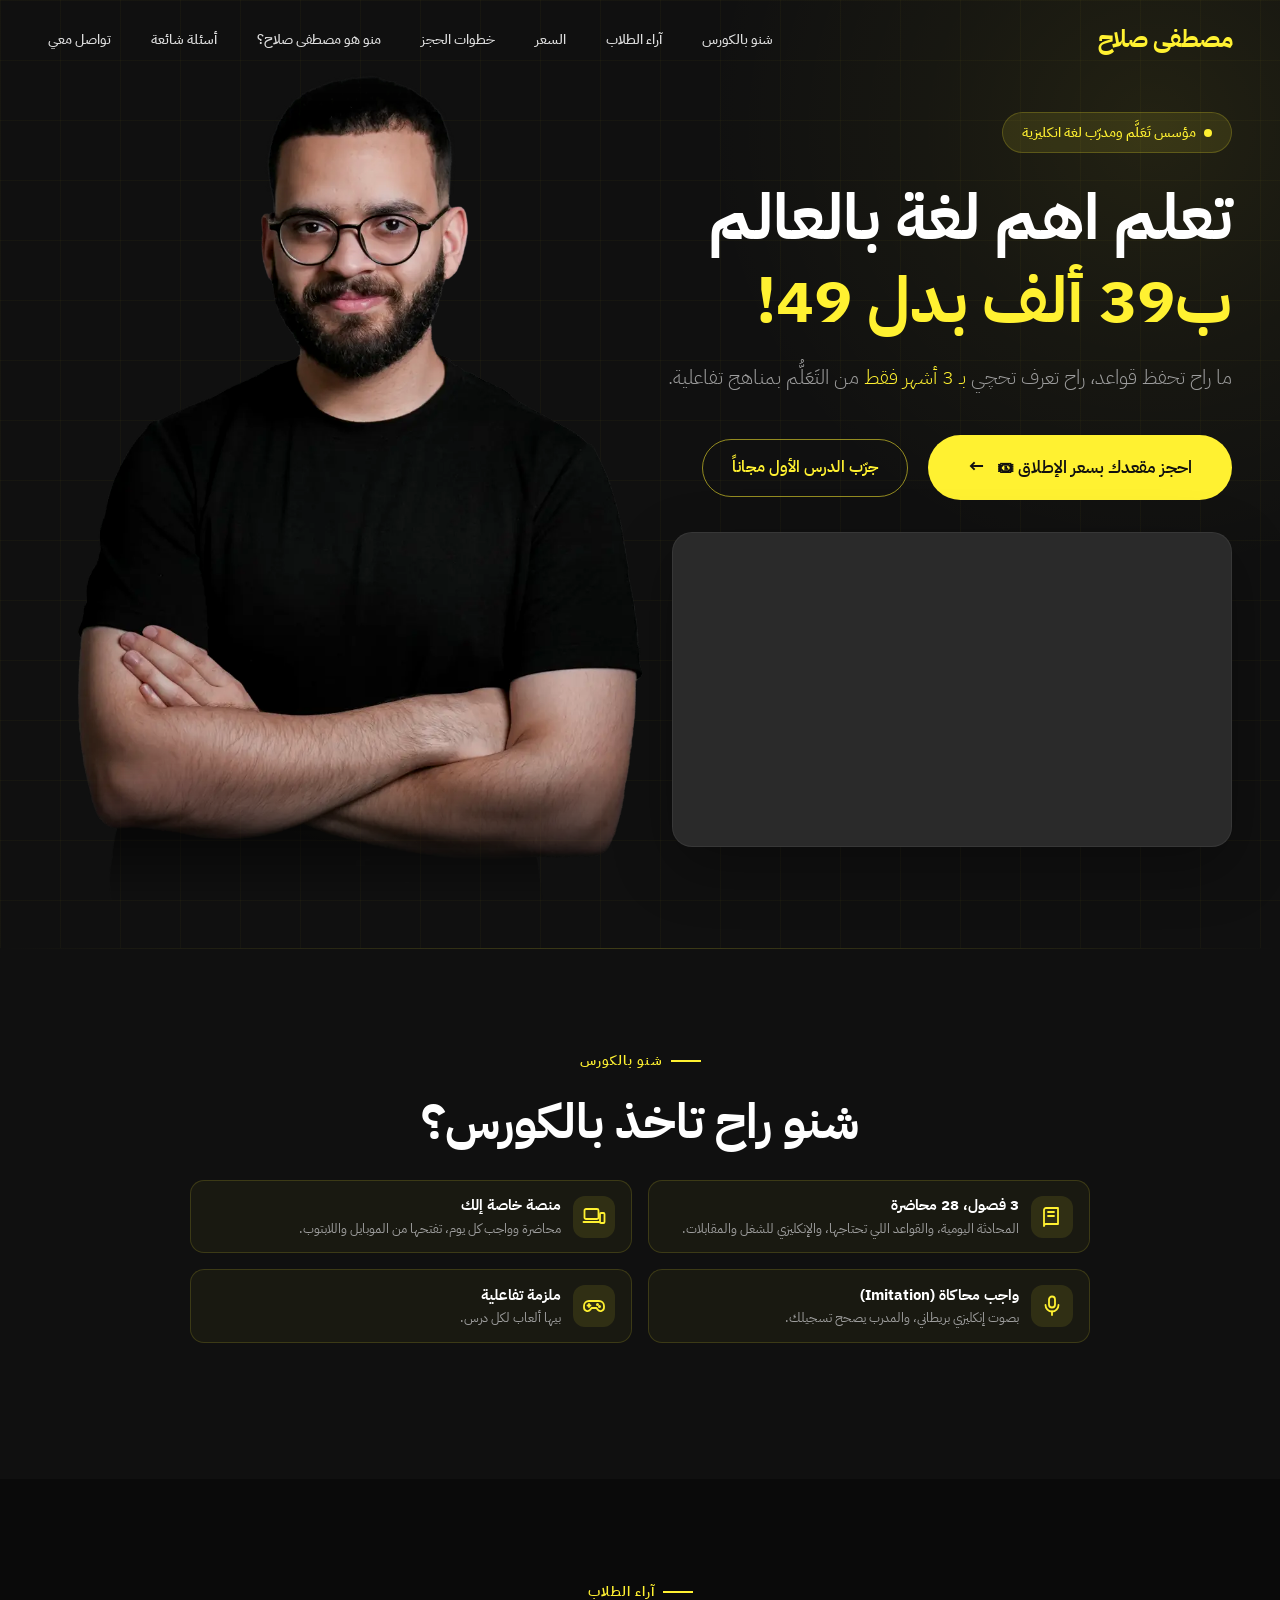
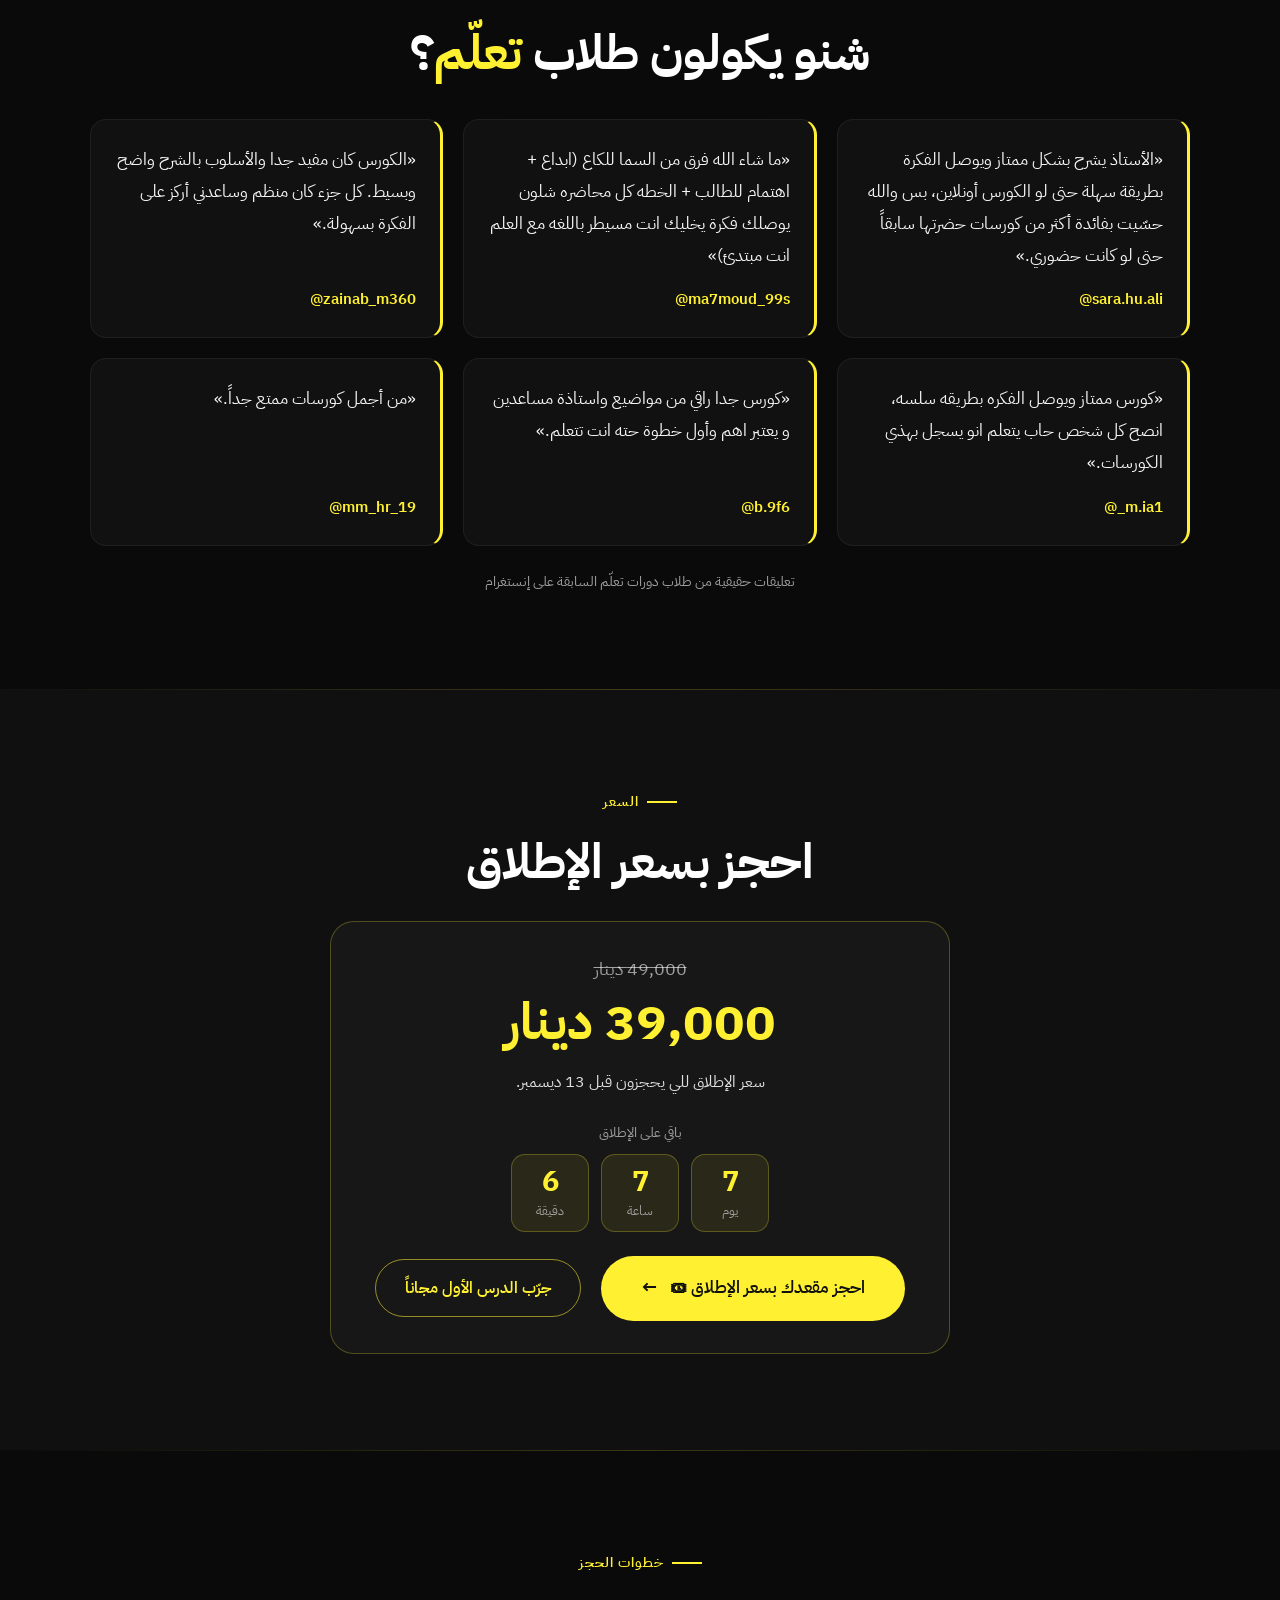
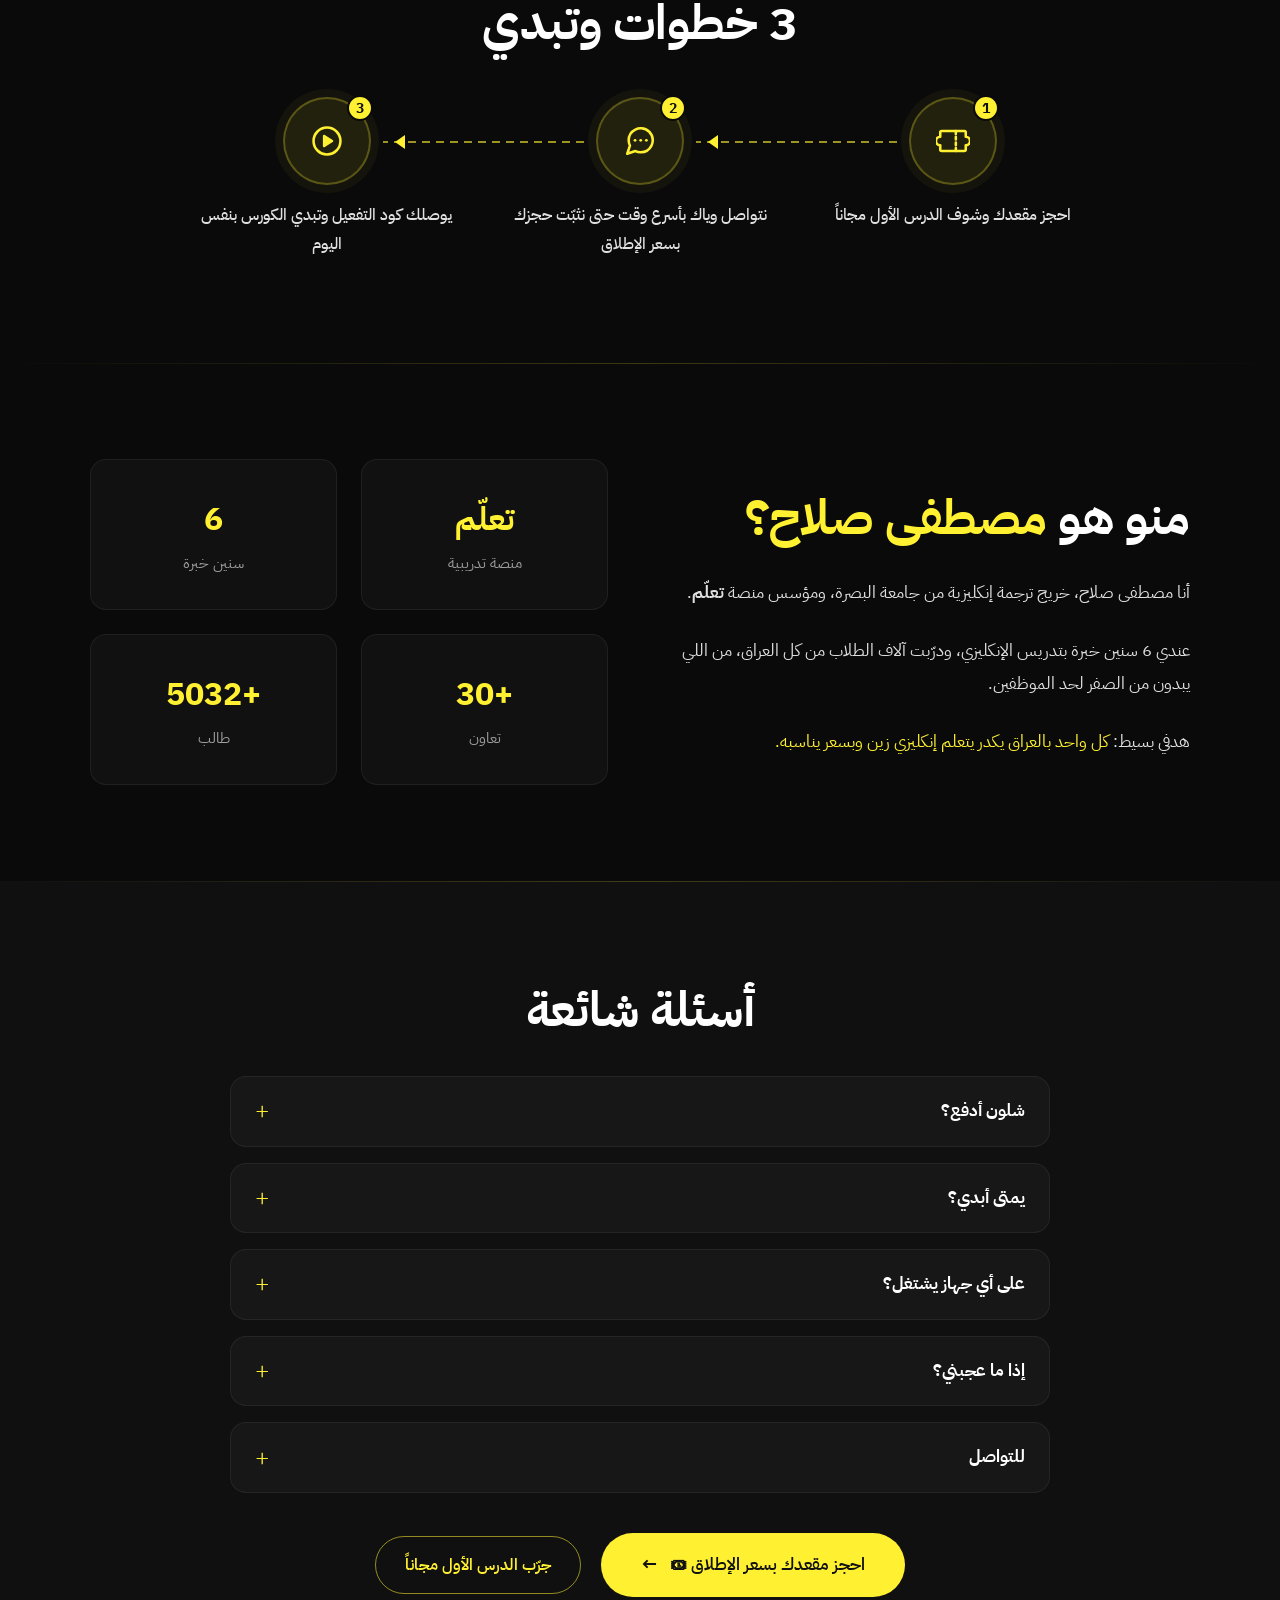
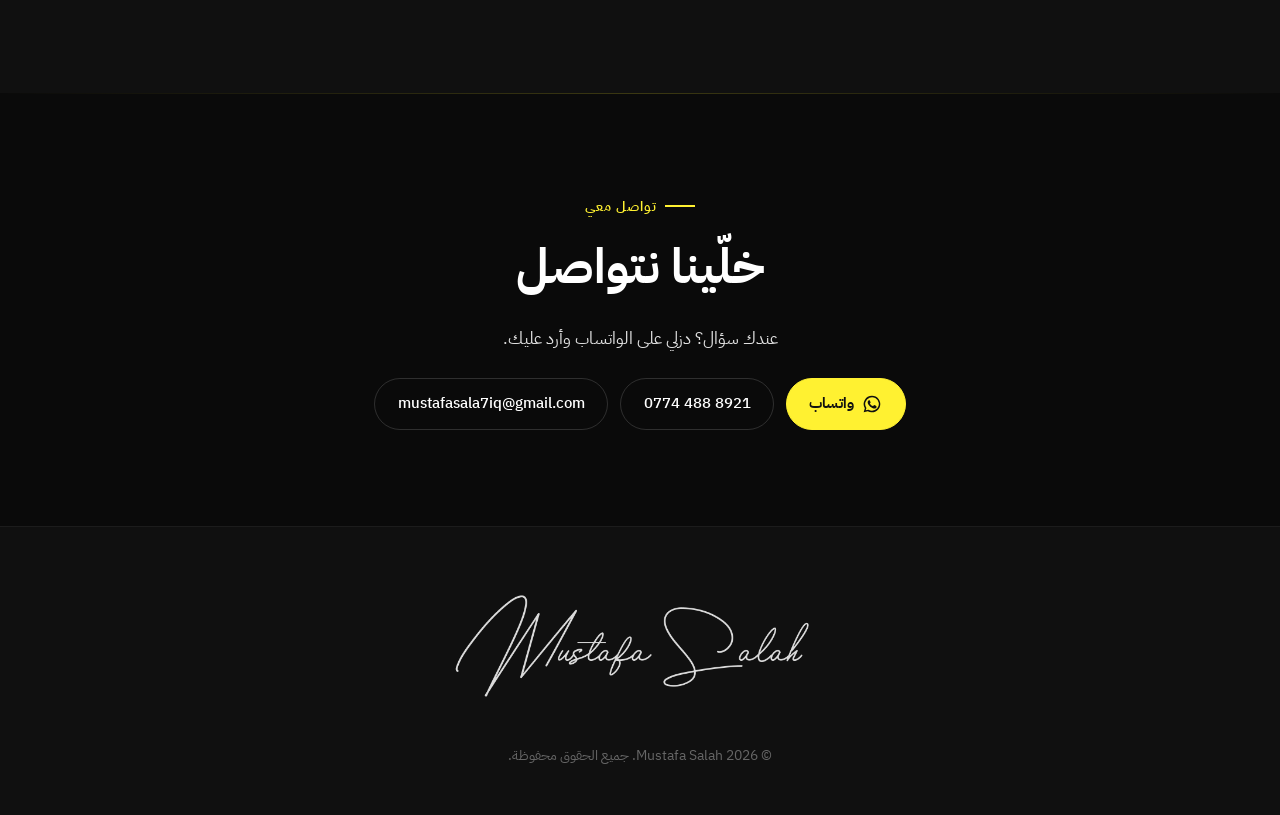
==== commit b7f656c1: "Landing: no fixed contact date for pre-orders Co-Authored-By: Claude Opus 5.5 <noreply@anthropic.com" ====
--- a/index.html
+++ b/index.html
@@ -201,7 +201,7 @@
         </li>
         <li class="step-card">
           <span class="step-icon"><svg viewBox="0 0 24 24" width="28" height="28" fill="none" stroke="currentColor" stroke-width="1.8" stroke-linecap="round" stroke-linejoin="round" aria-hidden="true"><path d="M21 11.5a8.38 8.38 0 0 1-.9 3.8 8.5 8.5 0 0 1-7.6 4.7 8.38 8.38 0 0 1-3.8-.9L3 21l1.9-5.7a8.38 8.38 0 0 1-.9-3.8 8.5 8.5 0 0 1 4.7-7.6 8.38 8.38 0 0 1 3.8-.9h.5a8.48 8.48 0 0 1 8 8v.5z"/><circle cx="8.5" cy="11.5" r="1" fill="currentColor" stroke="none"/><circle cx="12.5" cy="11.5" r="1" fill="currentColor" stroke="none"/><circle cx="16.5" cy="11.5" r="1" fill="currentColor" stroke="none"/></svg><span class="step-badge">2</span></span>
-          <p data-after="ادفع كاش أو حوالة ويوصلك كود التفعيل">يوم 13 ديسمبر نتواصل وياك وتدفع بسعر الإطلاق</p>
+          <p data-after="ادفع كاش أو حوالة ويوصلك كود التفعيل">نتواصل وياك بأسرع وقت حتى نثبّت حجزك بسعر الإطلاق</p>
         </li>
         <li class="step-card">
           <span class="step-icon"><svg viewBox="0 0 24 24" width="28" height="28" fill="none" stroke="currentColor" stroke-width="1.8" stroke-linecap="round" stroke-linejoin="round" aria-hidden="true"><circle cx="12" cy="12" r="9.5"/><path d="M10 8.5l5.5 3.5-5.5 3.5z" fill="currentColor"/></svg><span class="step-badge">3</span></span>
@@ -256,7 +256,7 @@
       <div class="chapters reveal">
         <details class="chapter faq-item">
           <summary><span class="chapter-name faq-q">شلون أدفع؟</span></summary>
-          <p class="faq-a" data-after="كاش ويا المندوب (+5,000 توصيل) أو حوالة إلكترونية.">كاش ويا المندوب (+5,000 توصيل) أو حوالة إلكترونية، يوم الإطلاق.</p>
+          <p class="faq-a" data-after="كاش ويا المندوب (+5,000 توصيل) أو حوالة إلكترونية.">كاش ويا المندوب (+5,000 توصيل) أو حوالة إلكترونية، بعد ما نتواصل وياك لتثبيت حجزك.</p>
         </details>
         <details class="chapter faq-item">
           <summary><span class="chapter-name faq-q">يمتى أبدي؟</span></summary>
--- a/style.css
+++ b/style.css
@@ -1812,7 +1812,8 @@
   }
 
   .steps-3 .step-card p {
-    font-size: 0.78rem;
+    font-size: 0.9rem;
+    line-height: 1.55;
   }
 }
 
@@ -1961,31 +1962,53 @@
 }
 
 /* ========================================
-   Launch switch: .pre shows before 13 Dec 2026 5 PM Baghdad, .post after
+   Compact contact row
    ======================================== */
-.post { display: none; }
-html.launched .pre { display: none; }
-html.launched .post { display: inline; }
-
-/* WhatsApp: contact grid is 2x2, plus a compact button in the phone sticky bar */
-.contact-grid { grid-template-columns: repeat(2, 1fr); max-width: 820px; margin-left: auto; margin-right: auto; }
-@media (max-width: 768px) { .contact-grid { grid-template-columns: 1fr; } }
-
-.sticky-wa { display: none; }
-@media (max-width: 768px) {
-  .sticky-cta.is-wa { display: flex; gap: 0.6rem; align-items: center; }
-  .sticky-cta.is-wa .hero-cta { flex: 1; width: auto; }
-  .sticky-wa {
-    display: flex;
-    flex: none;
-    width: 50px;
-    height: 50px;
-    border-radius: 14px;
-    align-items: center;
-    justify-content: center;
-    color: var(--yellow);
-    border: 1px solid rgba(255, 241, 49, 0.35);
-    background: rgba(255, 241, 49, 0.06);
-  }
-  .sticky-wa:active { background: var(--yellow); color: var(--black); }
-}
+.contact-lead {
+  color: var(--gray-200);
+  font-size: 1.05rem;
+  margin-bottom: 1.5rem;
+}
+
+.contact-row {
+  display: flex;
+  flex-wrap: wrap;
+  justify-content: center;
+  gap: 0.75rem;
+}
+
+.contact-pill {
+  display: inline-flex;
+  align-items: center;
+  gap: 0.5rem;
+  padding: 0.75rem 1.4rem;
+  border: 1px solid rgba(255, 255, 255, 0.15);
+  border-radius: 999px;
+  color: var(--white);
+  text-decoration: none;
+  font-weight: 500;
+  font-size: 0.95rem;
+  transition: var(--transition);
+}
+
+.contact-pill:hover {
+  border-color: var(--yellow);
+  color: var(--yellow);
+}
+
+.contact-pill-main {
+  background: var(--yellow);
+  border-color: var(--yellow);
+  color: var(--black);
+  font-weight: 700;
+}
+
+.contact-pill-main:hover {
+  color: var(--black);
+  box-shadow: var(--shadow-glow);
+}
+
+@media (max-width: 600px) {
+  .contact-row { flex-direction: column; align-items: stretch; }
+  .contact-pill { justify-content: center; }
+}
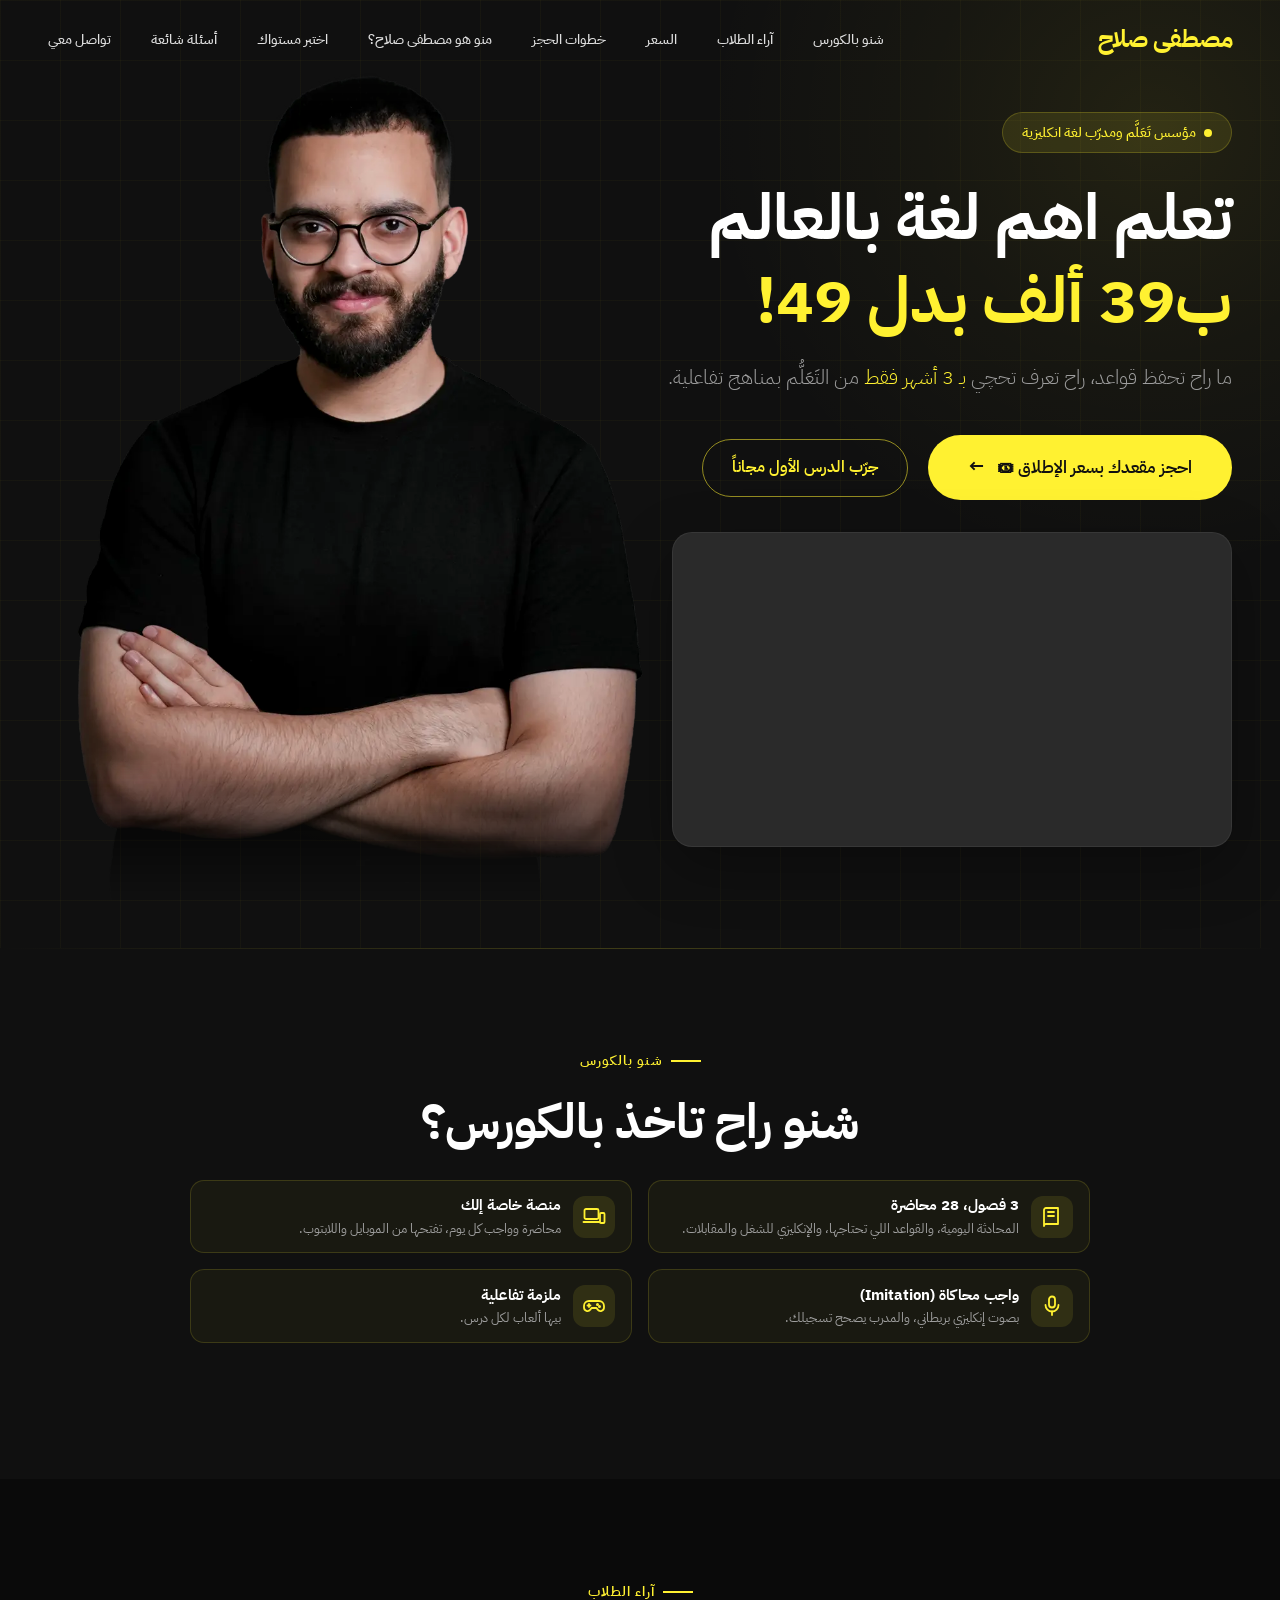
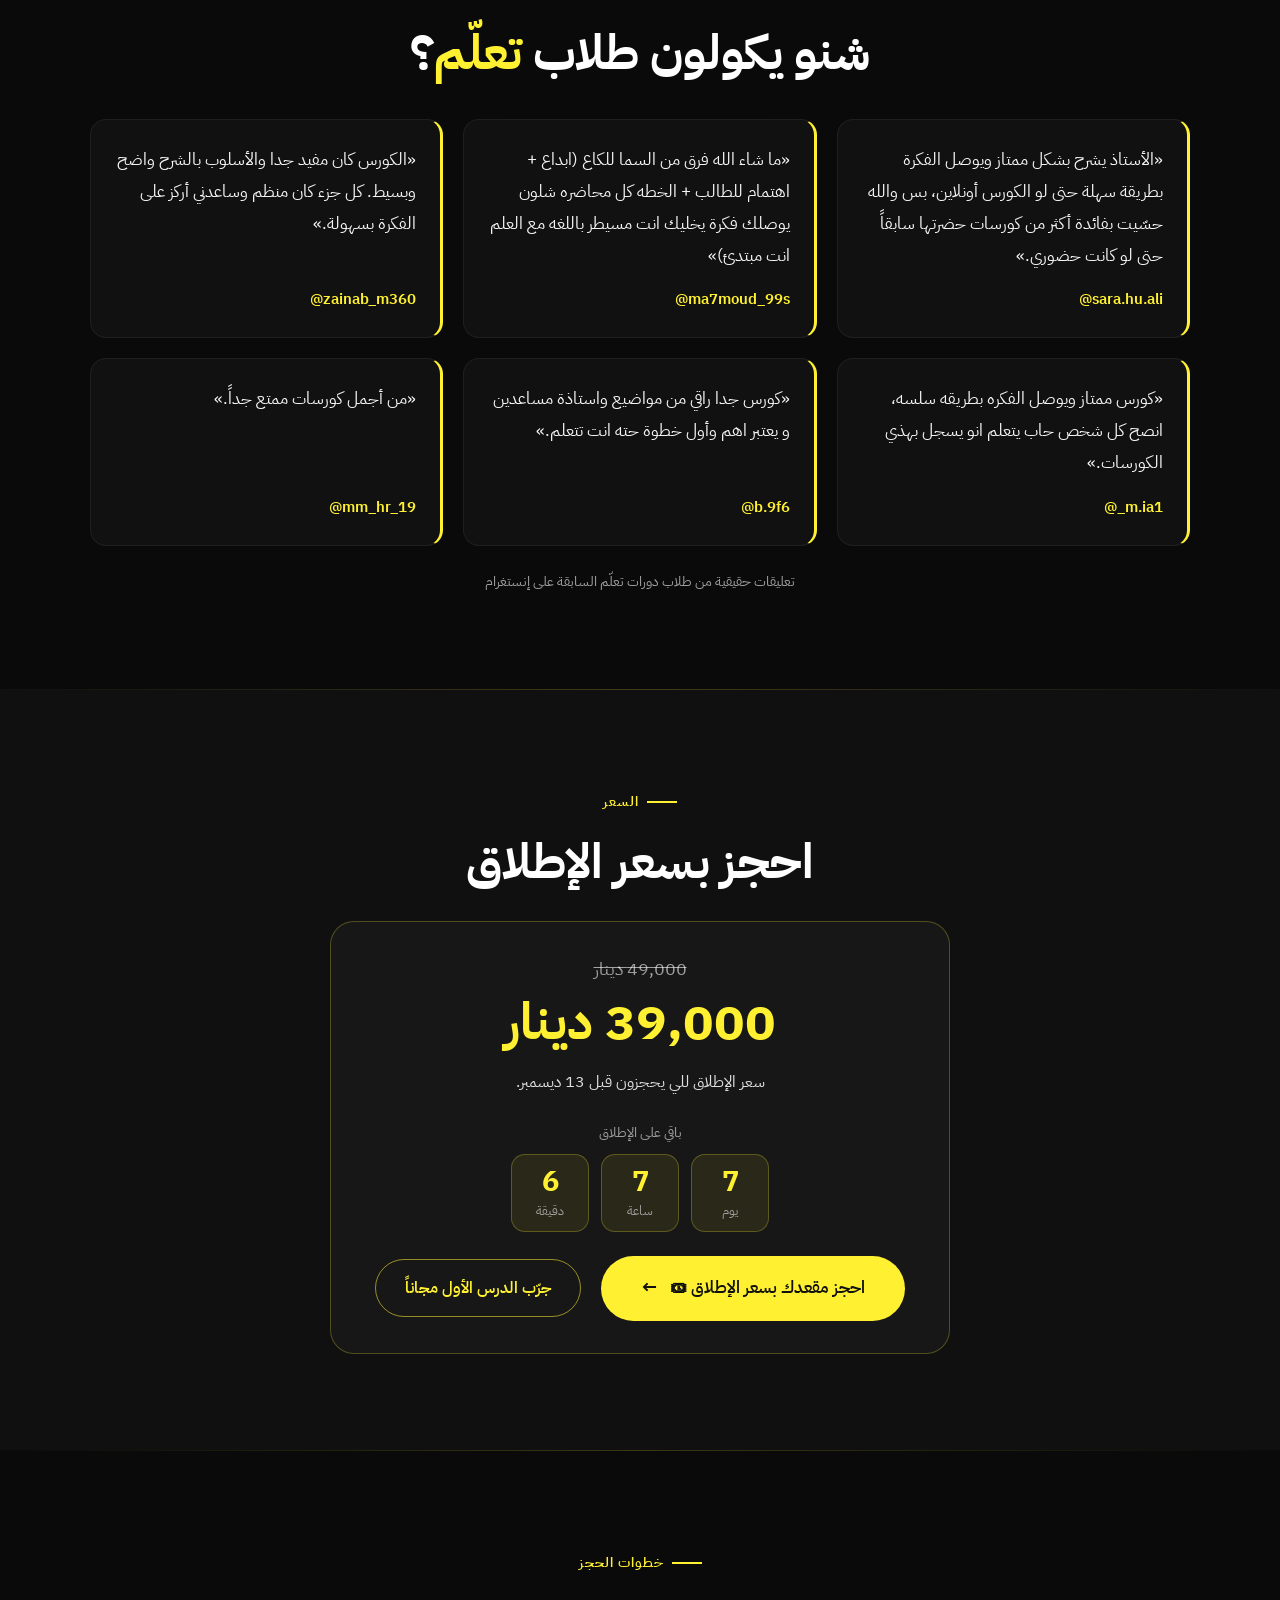
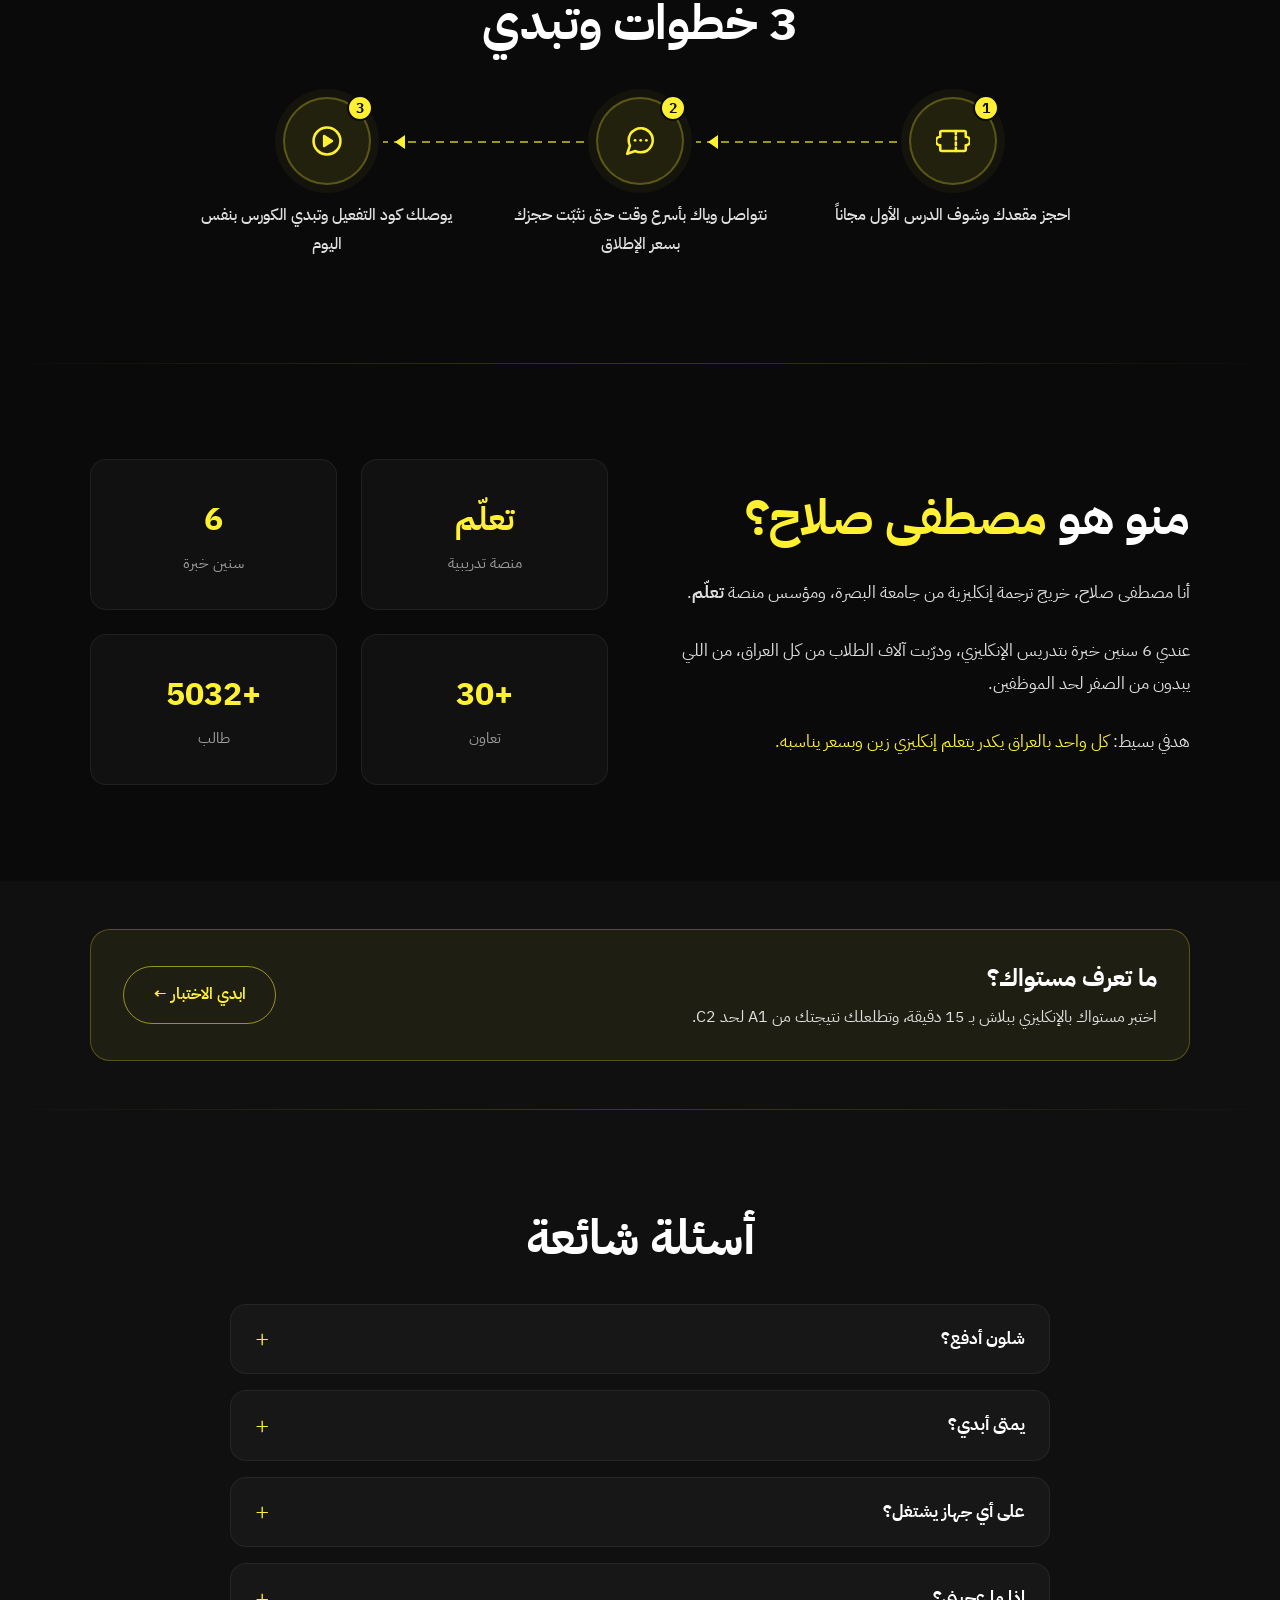
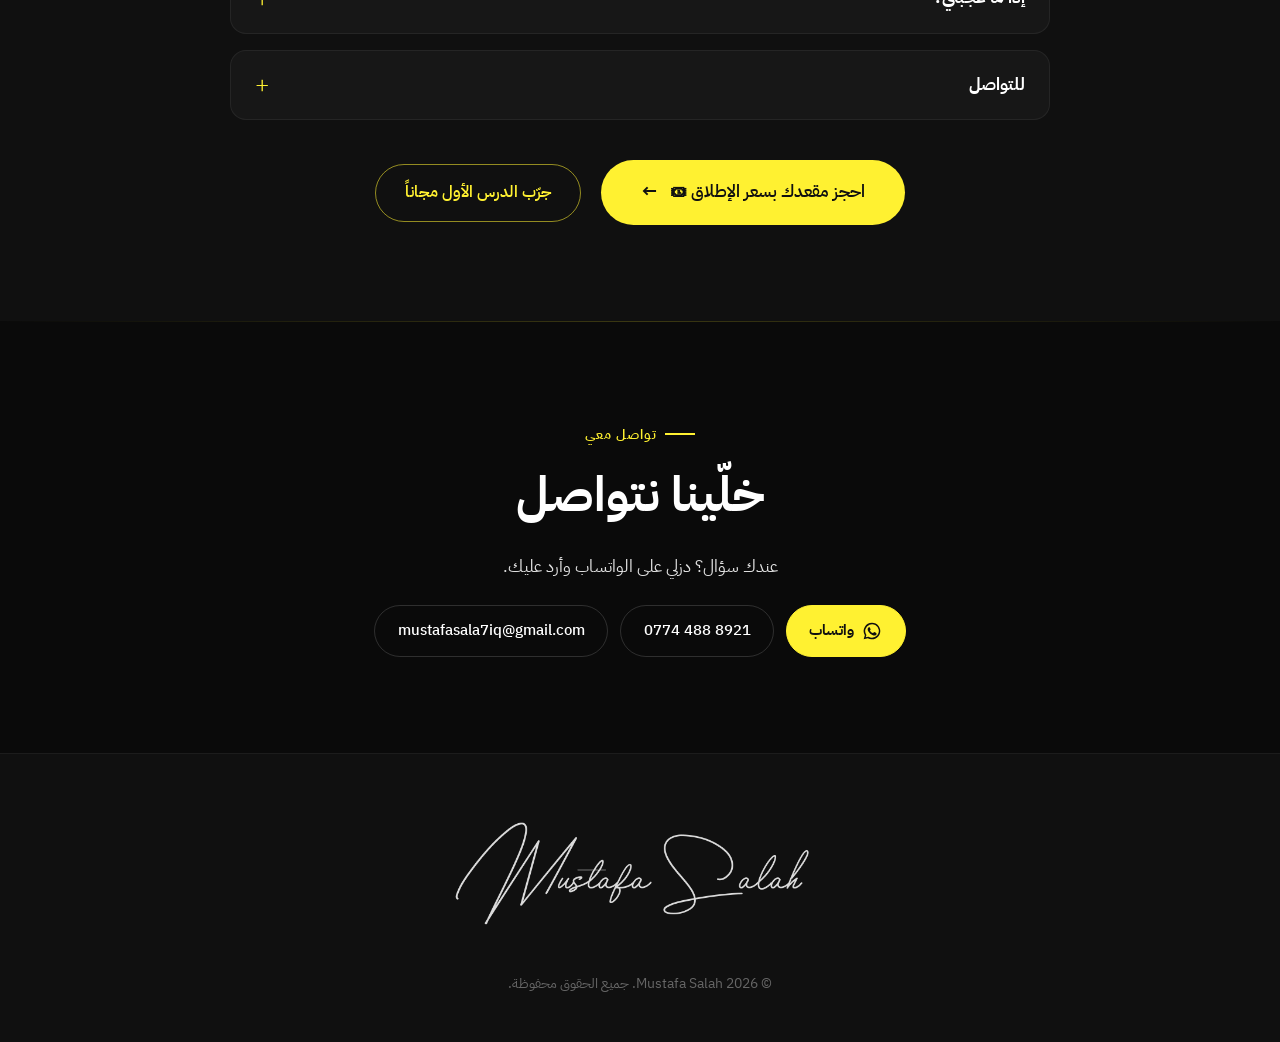
==== commit 59a00497: "Level test page at /test, link from the landing page, staff tab - /test: 15-minute test, 24 reading/" ====
--- a/index.html
+++ b/index.html
@@ -52,6 +52,7 @@
       <li><a href="#price">السعر</a></li>
       <li><a href="#how">خطوات الحجز</a></li>
       <li><a href="#about">منو هو مصطفى صلاح؟</a></li>
+      <li><a href="test/?src=nav">اختبر مستواك</a></li>
       <li><a href="#faq">أسئلة شائعة</a></li>
       <li><a href="#contact">تواصل معي</a></li>
     </ul>
@@ -249,6 +250,17 @@
     </div>
   </section>
 
+  <!-- ==================== LEVEL TEST ==================== -->
+  <section class="section test-strip" id="level-test">
+    <div class="section-container test-strip-box reveal">
+      <div>
+        <h2 class="test-strip-title">ما تعرف مستواك؟</h2>
+        <p>اختبر مستواك بالإنكليزي ببلاش بـ 15 دقيقة، وتطلعلك نتيجتك من A1 لحد C2.</p>
+      </div>
+      <a href="test/?src=landing" class="btn-outline">ابدي الاختبار ←</a>
+    </div>
+  </section>
+
   <!-- ==================== FAQ ==================== -->
   <section class="section curriculum-section" id="faq">
     <div class="section-container" style="text-align: center;">
--- a/style.css
+++ b/style.css
@@ -2012,3 +2012,41 @@
   .contact-row { flex-direction: column; align-items: stretch; }
   .contact-pill { justify-content: center; }
 }
+
+/* ========================================
+   Level test strip (links to /test)
+   ======================================== */
+.test-strip {
+  background: var(--black);
+  padding-top: 3rem;
+  padding-bottom: 3rem;
+}
+
+.test-strip-box {
+  display: flex;
+  align-items: center;
+  justify-content: space-between;
+  gap: 1.5rem;
+  background: rgba(255, 241, 49, 0.06);
+  border: 1px solid rgba(255, 241, 49, 0.25);
+  border-radius: 20px;
+  padding: 1.75rem 2rem;
+}
+
+.test-strip-title {
+  font-size: 1.5rem;
+  margin-bottom: 0.35rem;
+}
+
+.test-strip-box p {
+  color: var(--gray-200);
+}
+
+@media (max-width: 640px) {
+  .test-strip-box {
+    flex-direction: column;
+    align-items: stretch;
+    text-align: center;
+    padding: 1.5rem 1.25rem;
+  }
+}
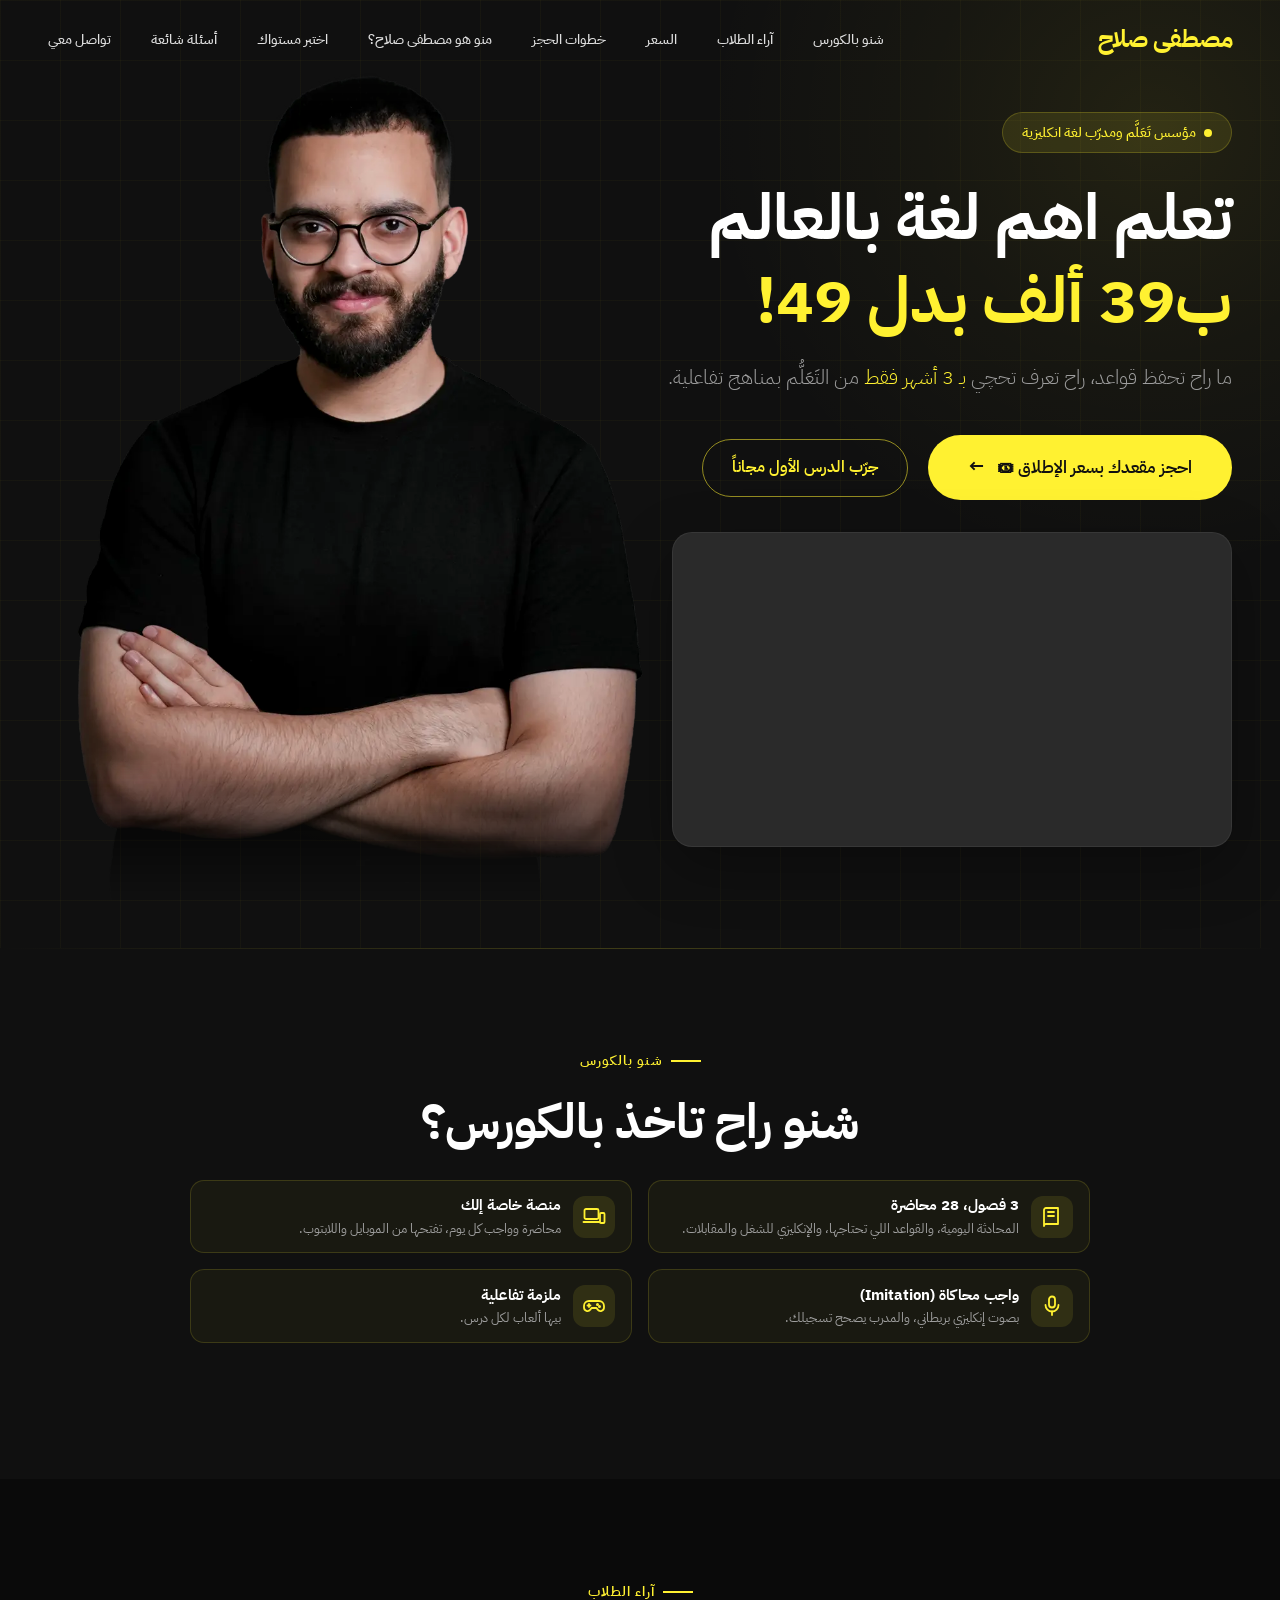
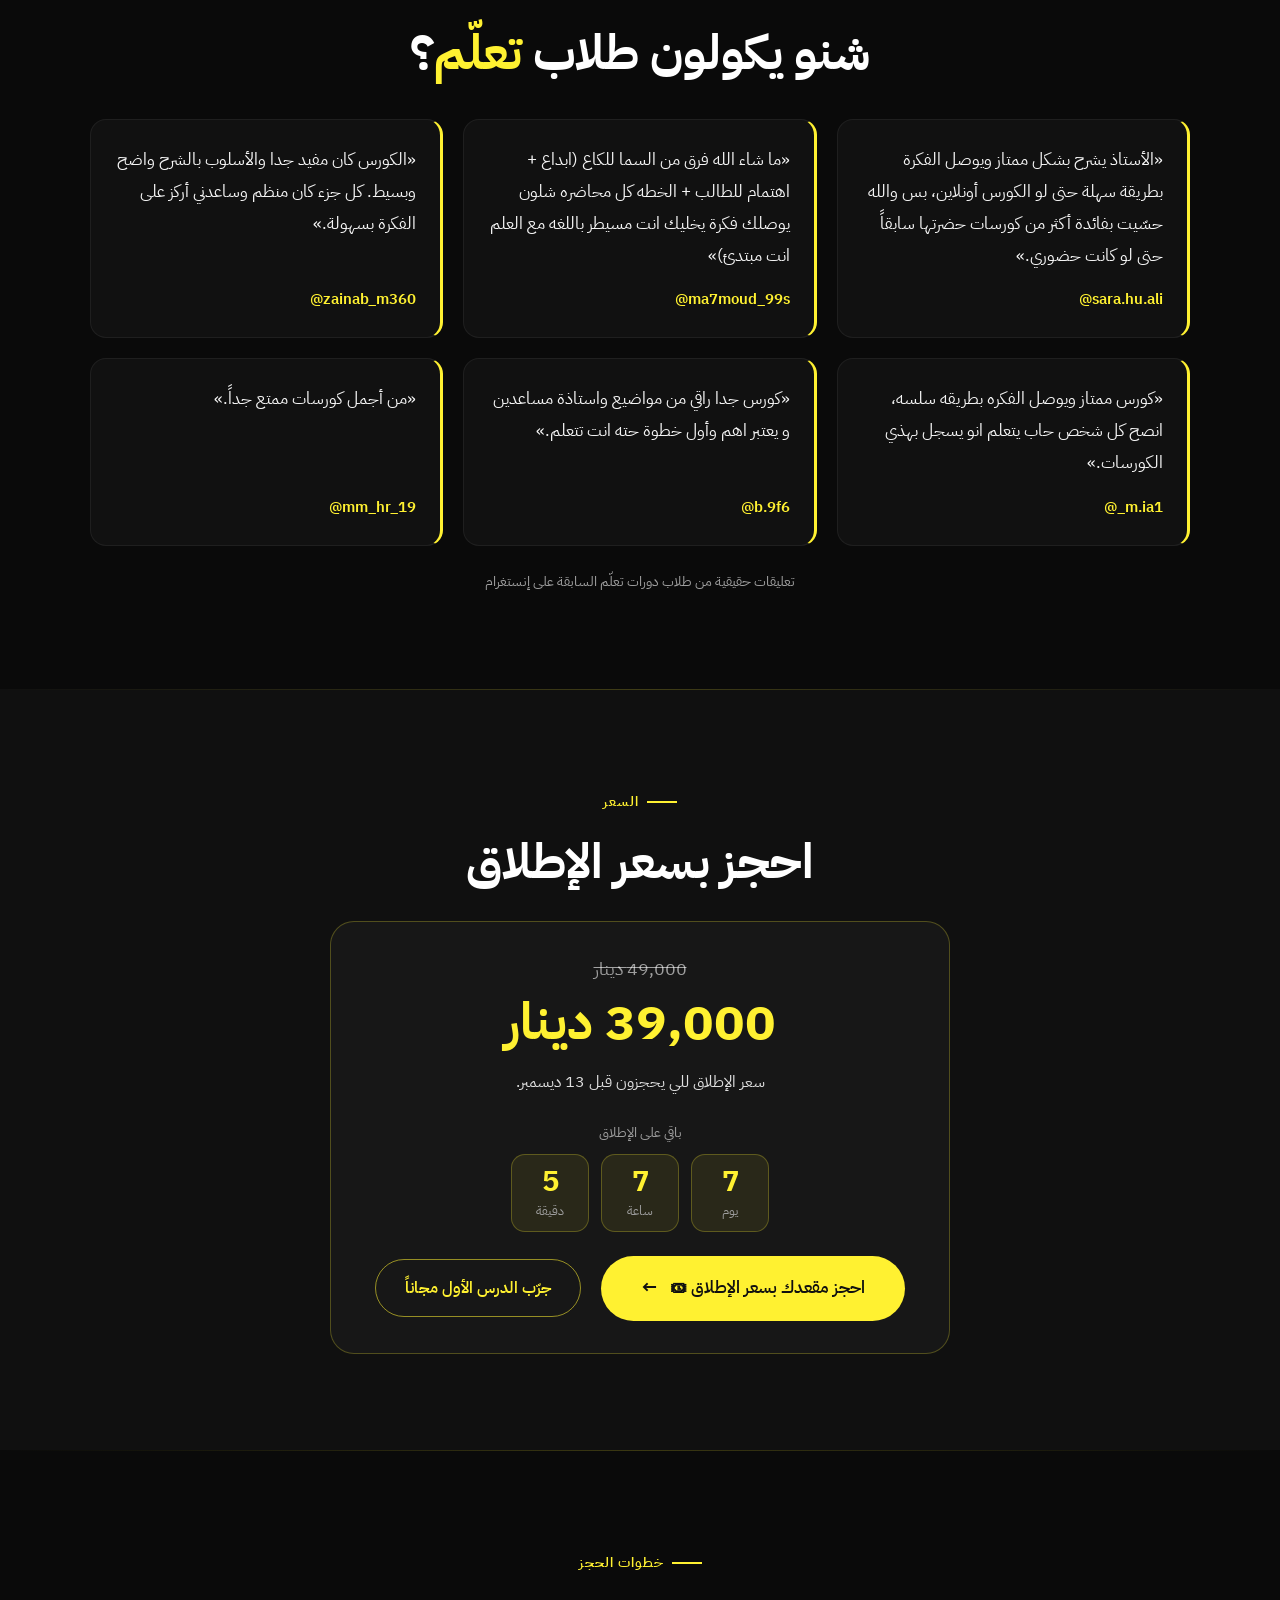
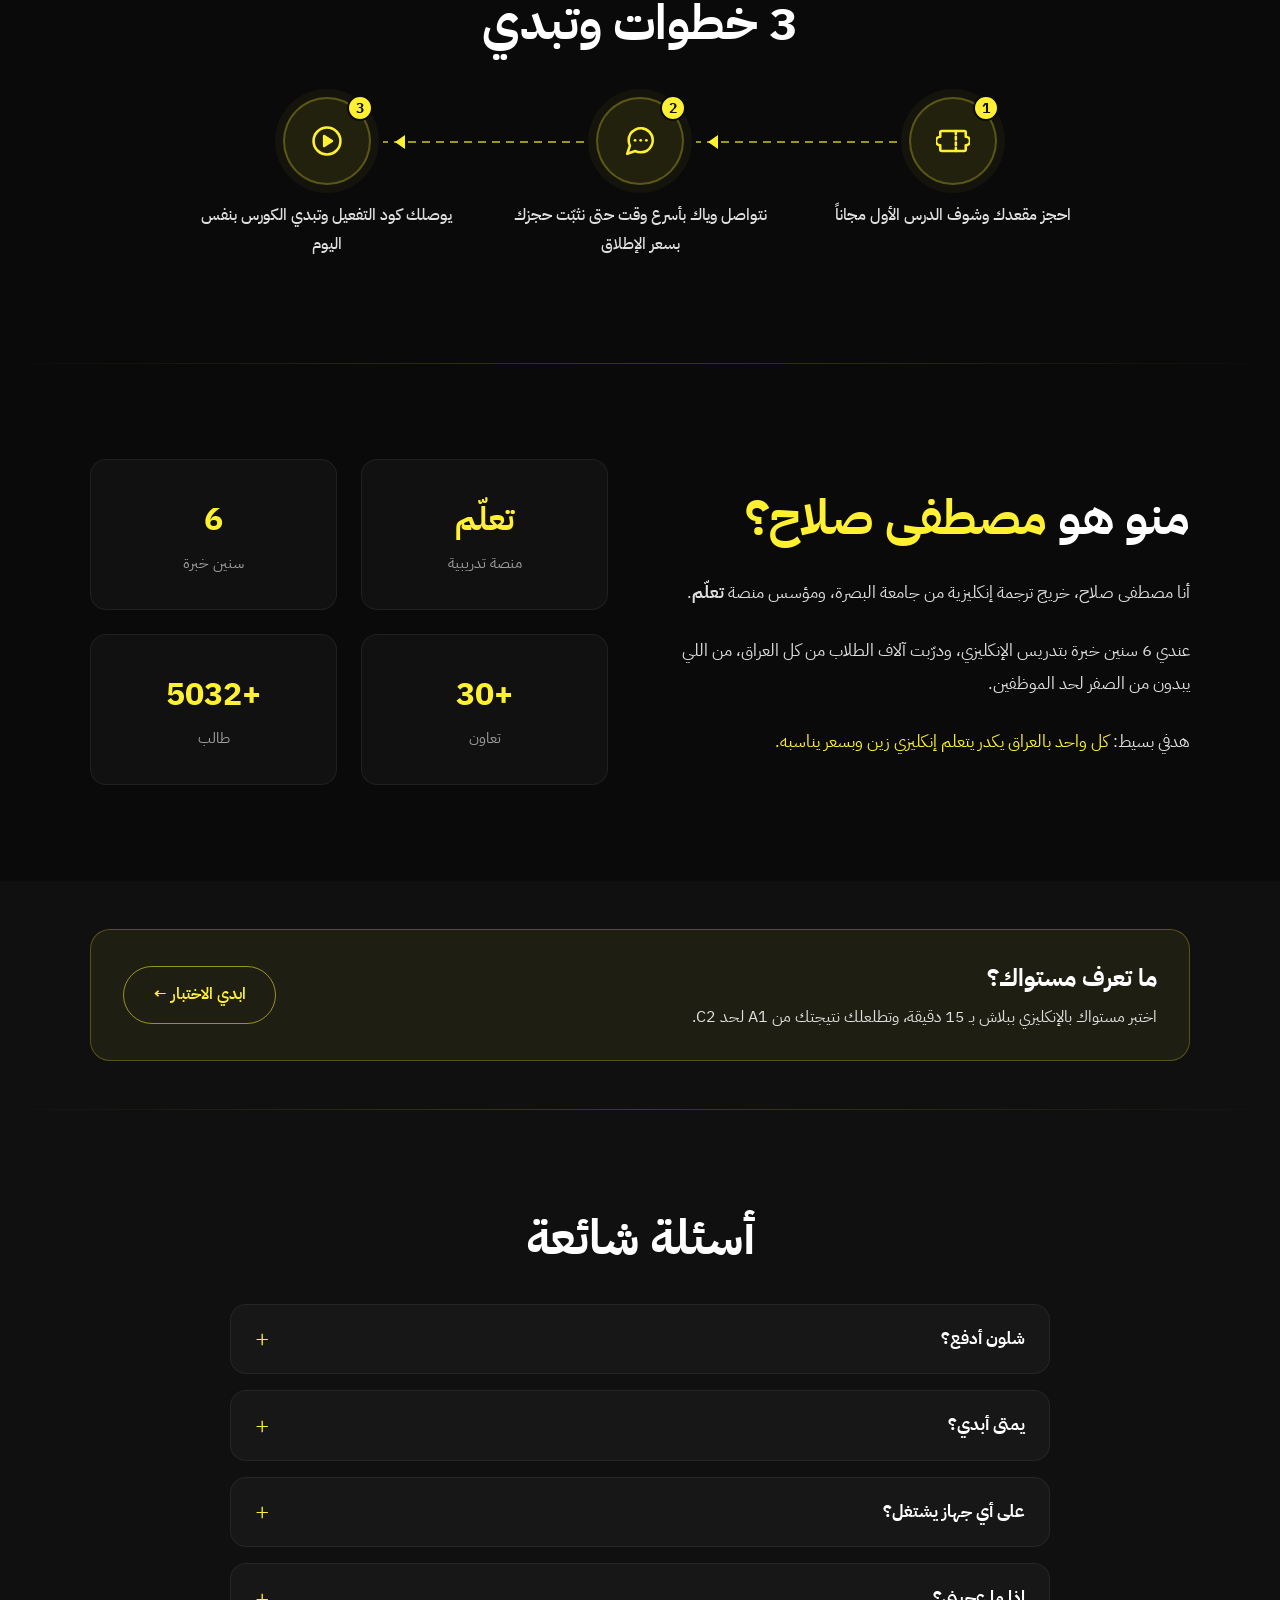
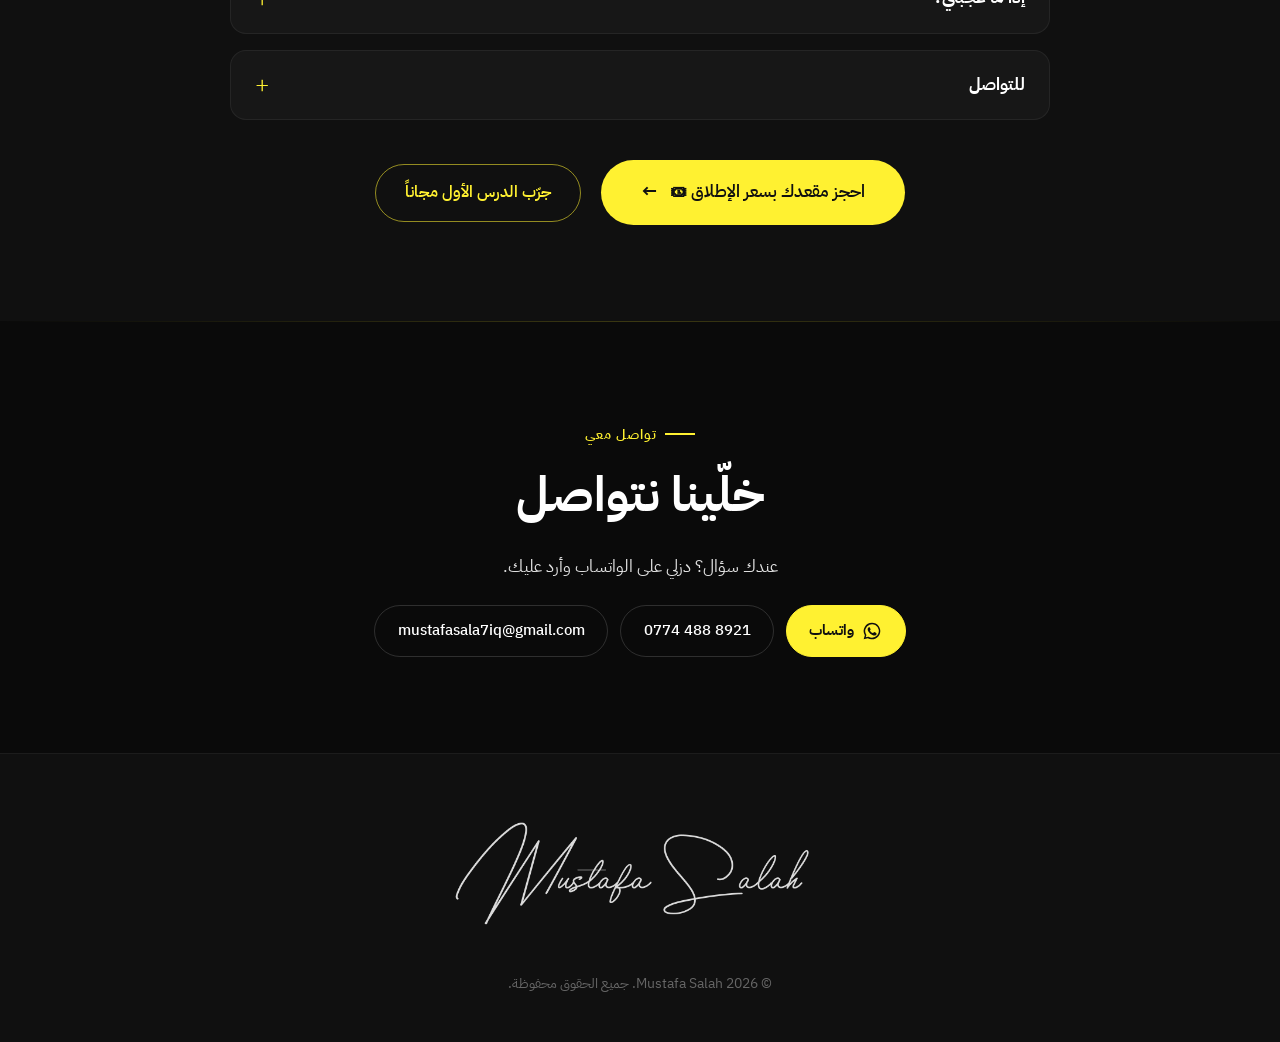
==== commit 791ce59e: "Staging site: talks to the staging API, red STAGING strip, served on Railway by Caddy, hidden from s" ====
--- a/index.html
+++ b/index.html
@@ -79,11 +79,11 @@
           ما راح تحفظ قواعد، راح تعرف تحچي <strong class="hl-months">بـ 3 أشهر فقط</strong> من التَعَلُّم بمناهج تفاعلية.
         </p>
         <div class="cta-group">
-        <a href="https://mustafasalah.net/learn/free?preorder=1&amp;src=landing" class="hero-cta js-src" id="enrollBtn">
+        <a href="/learn/free?preorder=1&amp;src=landing" class="hero-cta js-src" id="enrollBtn">
           احجز مقعدك بسعر الإطلاق 🎟
           <span class="arrow">←</span>
         </a>
-        <a href="https://mustafasalah.net/learn/free?src=landing" class="btn-outline js-src">جرّب الدرس الأول مجاناً</a>
+        <a href="/learn/free?src=landing" class="btn-outline js-src">جرّب الدرس الأول مجاناً</a>
         </div>
         <!-- Explainer video (16:9, captions on) -->
         <div class="explainer-video">
@@ -180,11 +180,11 @@
           </div>
         </div>
         <div class="cta-group cta-center">
-        <a href="https://mustafasalah.net/learn/free?preorder=1&amp;src=landing" class="hero-cta js-src">
+        <a href="/learn/free?preorder=1&amp;src=landing" class="hero-cta js-src">
           احجز مقعدك بسعر الإطلاق 🎟
           <span class="arrow">←</span>
         </a>
-        <a href="https://mustafasalah.net/learn/free?src=landing" class="btn-outline js-src">جرّب الدرس الأول مجاناً</a>
+        <a href="/learn/free?src=landing" class="btn-outline js-src">جرّب الدرس الأول مجاناً</a>
         </div>
       </div>
     </div>
@@ -280,7 +280,7 @@
         </details>
         <details class="chapter faq-item">
           <summary><span class="chapter-name faq-q">إذا ما عجبني؟</span></summary>
-          <p class="faq-a">جرّب الدرس الأول مجاناً قبل ما تحجز. <a href="https://mustafasalah.net/learn/free?src=landing" class="js-src faq-link">جرّبه من هنا</a></p>
+          <p class="faq-a">جرّب الدرس الأول مجاناً قبل ما تحجز. <a href="/learn/free?src=landing" class="js-src faq-link">جرّبه من هنا</a></p>
         </details>
         <details class="chapter faq-item">
           <summary><span class="chapter-name faq-q">للتواصل</span></summary>
@@ -288,11 +288,11 @@
         </details>
       </div>
       <div class="cta-group cta-center faq-cta reveal">
-        <a href="https://mustafasalah.net/learn/free?preorder=1&amp;src=landing" class="hero-cta js-src">
+        <a href="/learn/free?preorder=1&amp;src=landing" class="hero-cta js-src">
           احجز مقعدك بسعر الإطلاق 🎟
           <span class="arrow">←</span>
         </a>
-        <a href="https://mustafasalah.net/learn/free?src=landing" class="btn-outline js-src">جرّب الدرس الأول مجاناً</a>
+        <a href="/learn/free?src=landing" class="btn-outline js-src">جرّب الدرس الأول مجاناً</a>
       </div>
     </div>
   </section>
@@ -319,7 +319,7 @@
 
   <!-- Sticky reserve button (phones only) -->
   <div class="sticky-cta" id="stickyCta">
-    <a href="https://mustafasalah.net/learn/free?preorder=1&amp;src=landing" class="hero-cta js-src">احجز مقعدك بسعر الإطلاق 🎟</a>
+    <a href="/learn/free?preorder=1&amp;src=landing" class="hero-cta js-src">احجز مقعدك بسعر الإطلاق 🎟</a>
   </div>
 
   <script src="script2.js"></script>
